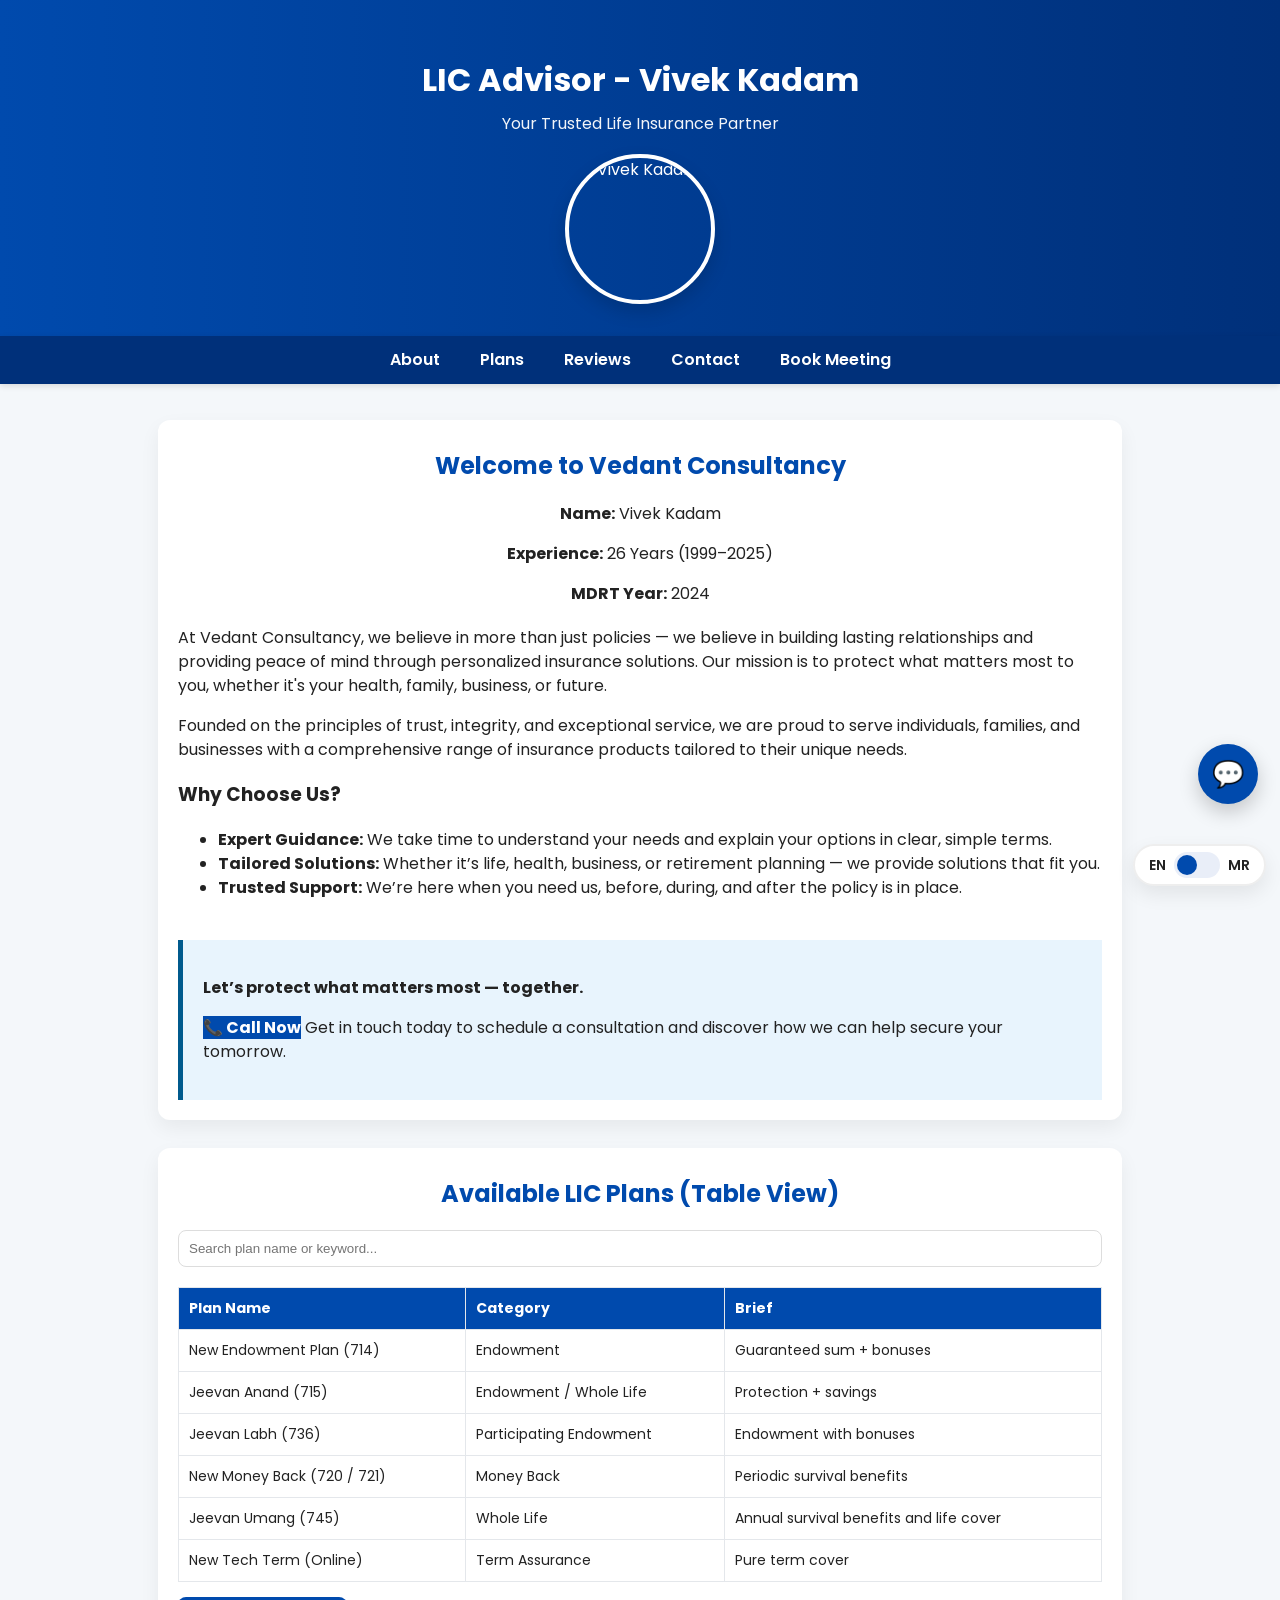
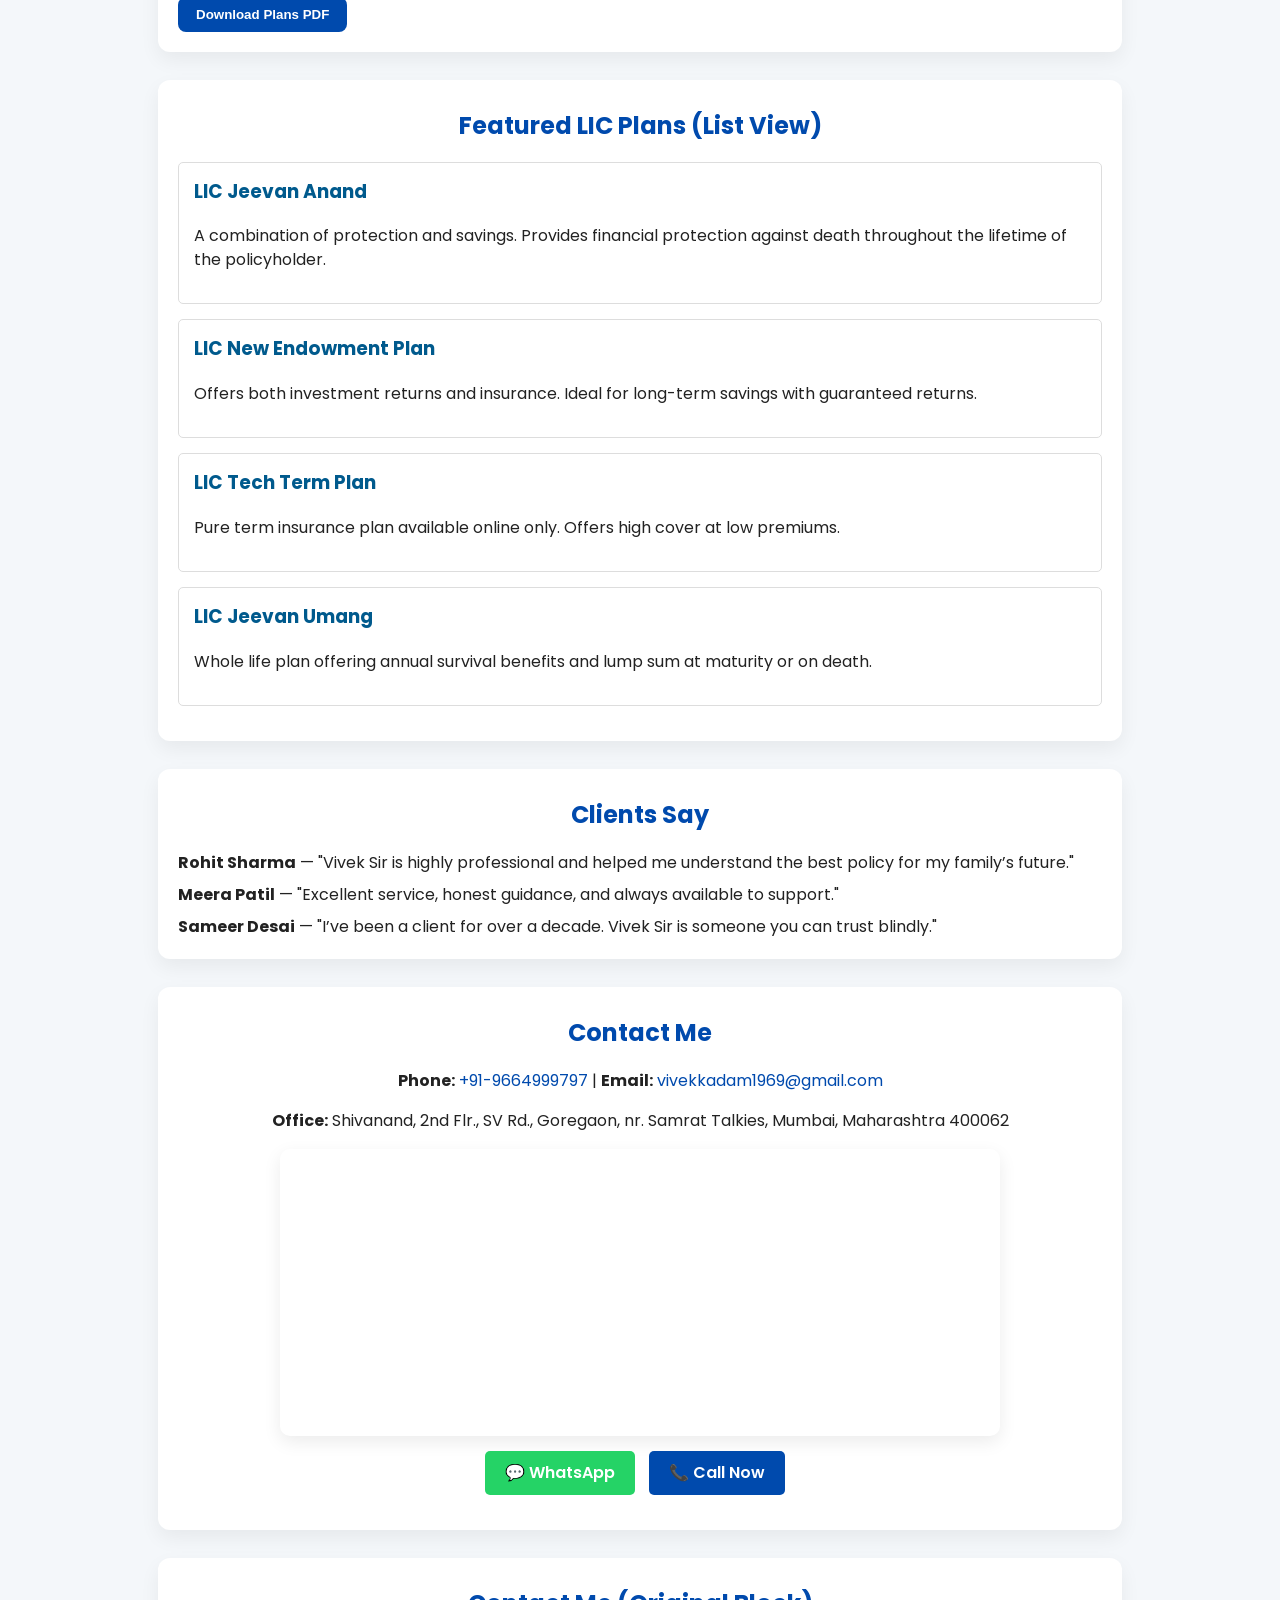
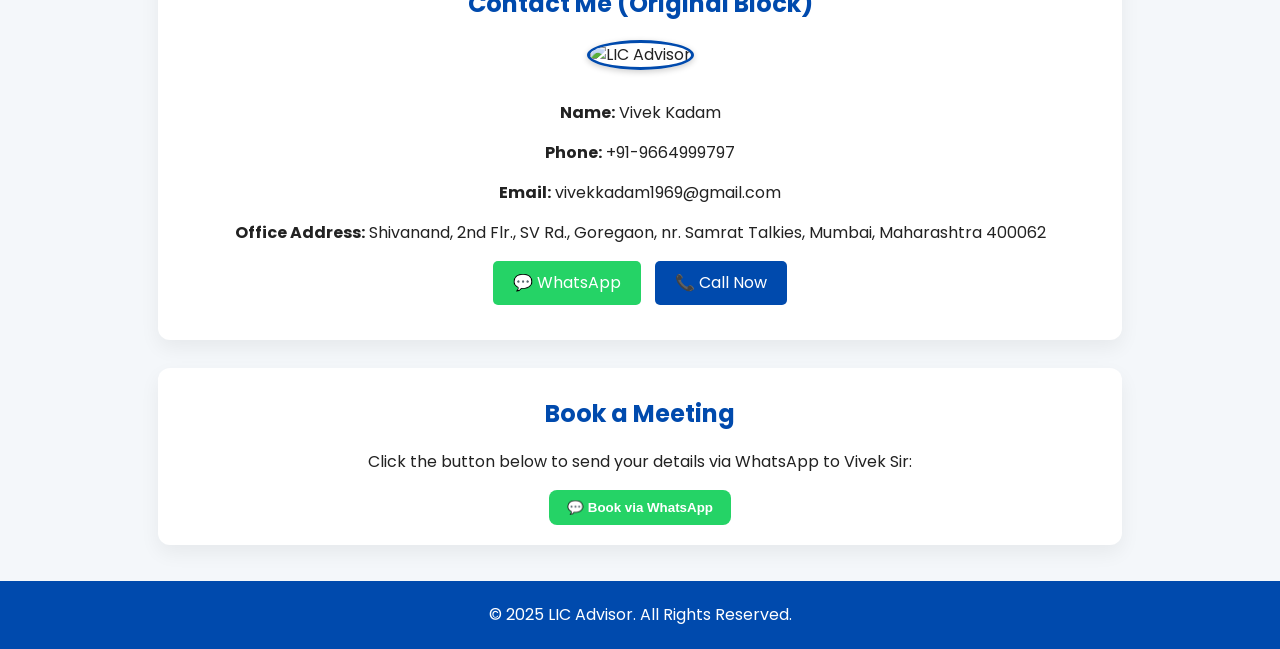
==== index.html @ 9ea45923 "index.html" ====
<!DOCTYPE html>
<html lang="en">
<head>
<meta charset="utf-8">
<meta name="viewport" content="width=device-width, initial-scale=1">
<title>LIC Advisor - Vivek Kadam / Vedant Consultancy</title>
<link href="https://fonts.googleapis.com/css2?family=Poppins:wght@400;600;700&display=swap" rel="stylesheet">
<style>
/* CSS from Both Files - Combined and Optimized */
:root{--brand:#004aad;--brand-dark:#002c70;--accent:#25D366;--secondary-brand:#005a8d}
*{box-sizing:border-box} 
body{font-family:'Poppins',sans-serif;margin:0;background:#f4f7fa;color:#222;line-height:1.5}
a{color:var(--brand);text-decoration:none}
/* Header Styling (Modern - from Code 2) */
header{background:linear-gradient(90deg,var(--brand),#00307a);color:#fff;padding:56px 20px 32px;text-align:center;position:relative;overflow:hidden}
header::after{content:"";position:absolute;inset:0;background:url('https://images.unsplash.com/photo-1588776814546-9c4b448b9d05?auto=format&fit=crop&w=1950&q=80') center/cover no-repeat;opacity:.08;z-index:0}
header h1, header p{position:relative;z-index:1;margin:0}
header p{margin-top:8px;opacity:.95}
.profile-img{width:150px;height:150px;border-radius:50%;object-fit:cover;border:4px solid #fff;box-shadow:0 8px 18px rgba(0,0,0,0.15);display:block;margin:18px auto 0}
/* Navigation Styling (Sticky - from Code 2) */
nav{background:#00307a;padding:12px;text-align:center;position:sticky;top:0;z-index:99;box-shadow:0 2px 6px rgba(0,0,0,0.12)}
nav a{color:#fff;margin:0 18px;font-weight:600;transition:color 0.2s} 
nav a:hover{color:#ffd700}
/* Main Layout & Cards (from Code 2) */
.container{max-width:1000px;margin:36px auto;padding:0 18px}
section{margin-bottom:28px}
.card{background:#fff;border-radius:12px;padding:20px;box-shadow:0 8px 20px rgba(0,0,0,0.06)}
h2{color:var(--brand);text-align:center;margin:8px 0 18px}
.center{text-align:center}
/* Buttons */
.btn{display:inline-block;padding:10px 18px;border-radius:8px;background:var(--brand);color:#fff;font-weight:600;border:0;cursor:pointer;transition:background 0.2s}
.btn:hover{background:var(--brand-dark)}
.btn-green{background:var(--accent);border:0;color:#fff}
/* Table Styling */
table{width:100%;border-collapse:collapse;margin-top:10px;font-size:14px}
th,td{padding:10px;border:1px solid #e4e7eb;text-align:left;vertical-align:top}
th{background:var(--brand);color:#fff}
/* Form Elements */
input[type=search],input[type=text],input[type=tel]{width:100%;padding:10px;border-radius:8px;border:1px solid #ddd;margin-bottom:10px}
/* Plan Card Styling (from Code 1 - Integrated) */
.plan {
  border: 1px solid #ddd;
  border-radius: 5px;
  padding: 15px;
  margin-bottom: 15px;
  background: white;
}
.plan h3 {
  color: var(--secondary-brand);
  margin-top: 0;
}
/* Contact CTA Styling (from Code 1 - Integrated) */
.contact-actions a {
  padding: 10px 20px;
  text-decoration: none;
  border-radius: 5px;
  margin-right: 10px;
  display: inline-block;
  font-weight: 600;
  transition: opacity 0.2s;
}
.contact-actions a:hover {
  opacity: 0.9;
}
.contact-whatsapp {
  background-color: var(--accent);
  color: white;
}
.contact-call {
  background-color: var(--brand);
  color: white;
}
/* About CTA Styling (from Code 1 - Integrated) */
.about-cta {
  margin-top: 40px;
  padding: 20px;
  background-color: #e8f4fd;
  border-left: 5px solid var(--secondary-brand);
}
.about-cta a {
  color: #fff; 
  text-decoration: none;
  font-weight: bold;
}
/* Language Specific Display Rule */
.lang-en.hidden, .lang-mr.hidden {
  display: none !important;
}

/* Chatbot & Language Toggle Styles (from Code 2) */
#chatbotBtn{position:fixed;right:22px;bottom:96px;width:60px;height:60px;border-radius:50%;background:var(--brand);color:#fff;border:0;font-size:26px;cursor:pointer;box-shadow:0 8px 20px rgba(0,0,0,0.2);z-index:9999}
#chatbotWindow{display:none;position:fixed;right:22px;bottom:170px;width:360px;max-width:92%;background:#fff;border-radius:12px;box-shadow:0 16px 36px rgba(0,0,0,0.18);z-index:9999}
#chatbotHeader{background:var(--brand);color:#fff;padding:12px;border-top-left-radius:12px;border-top-right-radius:12px;font-weight:700;text-align:center;cursor:pointer}
#chatbotBody{padding:12px;max-height:320px;overflow-y:auto;font-size:14px;display:flex;flex-direction:column}
#chatbotInput{width:calc(100% - 24px);margin:10px 12px 18px;padding:10px;border-radius:8px;border:1px solid #ddd}
.msg-user{background:#eef3ff;padding:8px;border-radius:8px;margin:6px 0 6px auto;max-width:85%;word-wrap:break-word}
.msg-bot{background:#f2f2f2;padding:8px;border-radius:8px;margin:6px auto 6px 0;max-width:85%;word-wrap:break-word}

#langToggle{position:fixed;right:14px;bottom:14px;background:#fff;border-radius:30px;padding:6px 14px;border:2px solid #eee;cursor:pointer;box-shadow:0 8px 20px rgba(0,0,0,0.08);z-index:9999;display:flex;align-items:center;gap:8px;font-weight:600;font-size:14px}
#langToggle .switch{width:46px;height:26px;background:#e9eef8;border-radius:20px;display:inline-block;position:relative}
#langToggle .knob{position:absolute;top:3px;left:3px;width:20px;height:20px;border-radius:50%;background:var(--brand);transition:all .22s ease}
#langToggle[data-lang="mr"] .knob{transform:translateX(20px);background:var(--accent)}

/* Media Queries */
@media(max-width:700px){
  nav a{display:block;margin:6px 0} 
  .profile-img{width:120px;height:120px} 
  #chatbotWindow{width:320px;right:14px}
  .contact-actions a {
    margin-right: 0;
    margin-bottom: 10px;
    width: 100%;
    text-align: center;
  }
}
</style>
</head>
<body>

<header>
  <h1><span class="lang-en">LIC Advisor - Vivek Kadam</span><span class="lang-mr hidden">एलआयसी सल्लागार - विवेक कदम</span></h1>
  <p><span class="lang-en">Your Trusted Life Insurance Partner</span><span class="lang-mr hidden">आपला विश्वासू जीवन विमा साथी</span></p>
  <img class="profile-img" src="https://lh3.googleusercontent.com/pw/AP1GczPlzTcIZ7AGf_dvuyBZN2jlZ3wMcA3aUq5s1lEeJX5Wk6WqLTWkcPhMXbwygpPB6_nkjuBzK0MXe20FTHVdSYgB8AG0Ju7l6VYf-uJLIVMXWRvnyxHZWyeikj-kweK-2XreouJvPw8S5uOZv-vAGPFd=w391-h869-s-no-gm?authuser=0" alt="Vivek Kadam"> 
</header>

<nav>
  <a href="#about"><span class="lang-en">About</span><span class="lang-mr hidden">आमच्याबद्दल</span></a>
  <a href="#plans-table"><span class="lang-en">Plans</span><span class="lang-mr hidden">योजना</span></a>
  <a href="#reviews"><span class="lang-en">Reviews</span><span class="lang-mr hidden">पुनरावलोकने</span></a>
  <a href="#contact"><span class="lang-en">Contact</span><span class="lang-mr hidden">संपर्क</span></a>
  <a href="#book"><span class="lang-en">Book Meeting</span><span class="lang-mr hidden">मीटिंग बुक करा</span></a>
</nav>

<div class="container">

<section id="about" class="card">
  <h2><span class="lang-en">Welcome to Vedant Consultancy</span><span class="lang-mr hidden">वेदांत कन्सल्टन्सीमध्ये आपले स्वागत आहे</span></h2>
  <div style="text-align:center; margin-bottom: 20px;">
    <p><strong><span class="lang-en">Name:</span><span class="lang-mr hidden">नाव:</span></strong> Vivek Kadam</p>
    <p><strong><span class="lang-en">Experience:</span><span class="lang-mr hidden">अनुभव:</span></strong> 26 Years (1999–2025)</p>
    <p><strong><span class="lang-en">MDRT Year:</span><span class="lang-mr hidden">MDRT वर्ष:</span></strong> 2024</p>
  </div>
  
  <p><span class="lang-en">At Vedant Consultancy, we believe in more than just policies — we believe in building lasting relationships and providing peace of mind through personalized insurance solutions. Our mission is to protect what matters most to you, whether it's your health, family, business, or future.</span>
  <span class="lang-mr hidden">वेदांत कन्सल्टन्सी येथे, आम्ही फक्त पॉलिसीजपुरते मर्यादित नाही आहोत — आम्ही दीर्घकालीन नाते निर्माण करण्यात आणि वैयक्तिक सल्ल्यांद्वारे मनःशांती देण्यात विश्वास ठेवतो. आमचे उद्दीष्ट म्हणजे तुमच्या आरोग्य, कुटुंब, व्यवसाय किंवा भविष्यासाठी महत्वाच्या गोष्टींचे संरक्षण करणे.</span></p>
  
  <p><span class="lang-en">Founded on the principles of trust, integrity, and exceptional service, we are proud to serve individuals, families, and businesses with a comprehensive range of insurance products tailored to their unique needs.</span>
  <span class="lang-mr hidden">विश्वास, प्रामाणिकपणा आणि उत्कृष्ट ग्राहकसेवा या तत्त्वांवर आधारित, आम्हाला वैयक्तिक, कौटुंबिक आणि व्यावसायिक ग्राहकांना त्यांच्या गरजांनुसार सानुकूलित विमा उत्पादनांची सेवा देण्याचा अभिमान आहे.</span></p>

  <h3><span class="lang-en">Why Choose Us?</span><span class="lang-mr hidden">आम्हाला का निवडावे?</span></h3>
  <ul>
    <li><span class="lang-en"><strong>Expert Guidance:</strong> We take time to understand your needs and explain your options in clear, simple terms.</span><span class="lang-mr hidden"><strong>तज्ञ मार्गदर्शन:</strong> आम्ही तुमच्या गरजा समजून घेतो आणि तुमचे पर्याय स्पष्ट, सोप्या भाषेत समजावून सांगतो.</span></li>
    <li><span class="lang-en"><strong>Tailored Solutions:</strong> Whether it’s life, health, business, or retirement planning — we provide solutions that fit you.</span><span class="lang-mr hidden"><strong>अनुरूप उपाय:</strong> जीवन, आरोग्य, व्यवसाय किंवा सेवानिवृत्ती नियोजन असो — आम्ही तुम्हाला अनुकूल असे उपाय प्रदान करतो.</span></li>
    <li><span class="lang-en"><strong>Trusted Support:</strong> We’re here when you need us, before, during, and after the policy is in place.</span><span class="lang-mr hidden"><strong>विश्वासार्ह समर्थन:</strong> पॉलिसी लागू होण्यापूर्वी, दरम्यान आणि नंतर, जेव्हा तुम्हाला गरज असेल तेव्हा आम्ही तुमच्यासोबत आहोत.</span></li>
  </ul>
  
  <div class="about-cta">
      <p><strong><span class="lang-en">Let’s protect what matters most — together.</span><span class="lang-mr hidden">सर्वात महत्त्वाचे काय आहे त्याचे संरक्षण करूया — एकत्र.</span></strong></p>
      <p>
        <a href="tel:+919664999797" class="contact-call">📞 <span class="lang-en">Call Now</span><span class="lang-mr hidden">आता कॉल करा</span></a>
        <span class="lang-en">Get in touch today to schedule a consultation and discover how we can help secure your tomorrow.</span>
        <span class="lang-mr hidden">आजच संपर्क करा आणि आपले भविष्य सुरक्षित करण्यासाठी मदत कशी करू शकतो हे शोधा.</span>
      </p>
  </div>
</section>

<section id="plans-table" class="card">
  <h2><span class="lang-en">Available LIC Plans (Table View)</span><span class="lang-mr hidden">उपलब्ध LIC योजना (तालिका)</span></h2>
  <input type="search" id="planSearch" placeholder="Search plan name or keyword...">
  <table id="planTable">
  <thead>
  <tr>
  <th><span class="lang-en">Plan Name</span><span class="lang-mr hidden">योजनाचे नाव</span></th>
  <th><span class="lang-en">Category</span><span class="lang-mr hidden">प्रकार</span></th>
  <th><span class="lang-en">Brief</span><span class="lang-mr hidden">तपशील</span></th>
  </tr>
  </thead>
  <tbody>
  <tr><td><span class="lang-en">New Endowment Plan (714)</span><span class="lang-mr hidden">नवीन एंडोमेंट योजना (714)</span></td><td><span class="lang-en">Endowment</span><span class="lang-mr hidden">एंडोमेंट</span></td><td><span class="lang-en">Guaranteed sum + bonuses</span><span class="lang-mr hidden">हमी रक्कम + बोनस</span></td></tr>
  <tr><td><span class="lang-en">Jeevan Anand (715)</span><span class="lang-mr hidden">जीवन आनंद (715)</span></td><td><span class="lang-en">Endowment / Whole Life</span><span class="lang-mr hidden">एंडोमेंट / संपूर्ण जीवन</span></td><td><span class="lang-en">Protection + savings</span><span class="lang-mr hidden">संरक्षण + बचत</span></td></tr>
  <tr><td><span class="lang-en">Jeevan Labh (736)</span><span class="lang-mr hidden">जीवन लाभ (736)</span></td><td><span class="lang-en">Participating Endowment</span><span class="lang-mr hidden">सहभागी एंडोमेंट</span></td><td><span class="lang-en">Endowment with bonuses</span><span class="lang-mr hidden">बोनससह एंडोमेंट</span></td></tr>
  <tr><td><span class="lang-en">New Money Back (720 / 721)</span><span class="lang-mr hidden">नवीन मनी बॅक (720 / 721)</span></td><td><span class="lang-en">Money Back</span><span class="lang-mr hidden">मनी बॅक</span></td><td><span class="lang-en">Periodic survival benefits</span><span class="lang-mr hidden">नियमित जगण्याचे फायदे</span></td></tr>
  <tr><td><span class="lang-en">Jeevan Umang (745)</span><span class="lang-mr hidden">जीवन उमंग (745)</span></td><td><span class="lang-en">Whole Life</span><span class="lang-mr hidden">संपूर्ण जीवन</span></td><td><span class="lang-en">Annual survival benefits and life cover</span><span class="lang-mr hidden">वार्षिक जगण्याचे फायदे आणि जीवन विमा</span></td></tr>
  <tr><td><span class="lang-en">New Tech Term (Online)</span><span class="lang-mr hidden">नवीन टेक टर्म (ऑनलाइन)</span></td><td><span class="lang-en">Term Assurance</span><span class="lang-mr hidden">टर्म विमा</span></td><td><span class="lang-en">Pure term cover</span><span class="lang-mr hidden">शुद्ध टर्म संरक्षण</span></td></tr>
  </tbody>
  </table>
  <button id="pdfBtn" class="btn" style="margin-top:15px;"><span class="lang-en">Download Plans PDF</span><span class="lang-mr hidden">योजना PDF डाउनलोड करा</span></button>
</section>

<section id="plans-list" class="card">
  <h2><span class="lang-en">Featured LIC Plans (List View)</span><span class="lang-mr hidden">वैशिष्ट्यीकृत LIC योजना (यादी)</span></h2>
  <div class="plan">
    <h3><span class="lang-en">LIC Jeevan Anand</span><span class="lang-mr hidden">LIC जीवन आनंद</span></h3>
    <p><span class="lang-en">A combination of protection and savings. Provides financial protection against death throughout the lifetime of the policyholder.</span><span class="lang-mr hidden">संरक्षण आणि बचतीचे संयोजन. पॉलिसीधारकाच्या संपूर्ण आयुष्यासाठी मृत्यूविरुद्ध आर्थिक संरक्षण प्रदान करते.</span></p>
  </div>

  <div class="plan">
    <h3><span class="lang-en">LIC New Endowment Plan</span><span class="lang-mr hidden">LIC नवीन एंडोमेंट योजना</span></h3>
    <p><span class="lang-en">Offers both investment returns and insurance. Ideal for long-term savings with guaranteed returns.</span><span class="lang-mr hidden">गुंतवणूक परतावा आणि विमा दोन्ही ऑफर करते. हमी परताव्यासह दीर्घकालीन बचतीसाठी आदर्श.</span></p>
  </div>

  <div class="plan">
    <h3><span class="lang-en">LIC Tech Term Plan</span><span class="lang-mr hidden">LIC टेक टर्म योजना</span></h3>
    <p><span class="lang-en">Pure term insurance plan available online only. Offers high cover at low premiums.</span><span class="lang-mr hidden">फक्त ऑनलाइन उपलब्ध शुद्ध टर्म विमा योजना. कमी प्रीमियममध्ये उच्च संरक्षण देते.</span></p>
  </div>

  <div class="plan">
    <h3><span class="lang-en">LIC Jeevan Umang</span><span class="lang-mr hidden">LIC जीवन उमंग</span></h3>
    <p><span class="lang-en">Whole life plan offering annual survival benefits and lump sum at maturity or on death.</span><span class="lang-mr hidden">वार्षिक जगण्याचे फायदे आणि परिपक्वता किंवा मृत्यूवर एकरकमी रक्कम देणारी संपूर्ण जीवन योजना.</span></p>
  </div>
</section>

<section id="reviews" class="card">
  <h2><span class="lang-en">Clients Say</span><span class="lang-mr hidden">ग्राहक काय म्हणतात</span></h2>
  <div><strong>Rohit Sharma</strong> — <span class="lang-en">"Vivek Sir is highly professional and helped me understand the best policy for my family’s future."</span><span class="lang-mr hidden">"विवेक सर खूप व्यावसायिक आहेत आणि माझ्या कुटुंबाच्या भविष्यासाठी उत्तम पॉलिसी समजावून सांगितली."</span></div>
  <div style="margin-top:8px"><strong>Meera Patil</strong> — <span class="lang-en">"Excellent service, honest guidance, and always available to support."</span><span class="lang-mr hidden">"उत्कृष्ट सेवा, प्रामाणिक मार्गदर्शन आणि नेहमी मदतीसाठी उपलब्ध."</span></div>
  <div style="margin-top:8px"><strong>Sameer Desai</strong> — <span class="lang-en">"I’ve been a client for over a decade. Vivek Sir is someone you can trust blindly."</span><span class="lang-mr hidden">"मी दहा वर्षांहून अधिक ग्राहक आहे. विवेक सरांवर पूर्ण विश्वास ठेवता येतो."</span></div>
</section>

<section id="contact" class="card center">
  <h2><span class="lang-en">Contact Me</span><span class="lang-mr hidden">संपर्क करा</span></h2>
  <p><strong><span class="lang-en">Phone:</span><span class="lang-mr hidden">फोन:</span></strong> <a href="tel:+919664999797">+91-9664999797</a> | <strong><span class="lang-en">Email:</span><span class="lang-mr hidden">ईमेल:</span></strong> <a href="mailto:vivekkadam1969@gmail.com">vivekkadam1969@gmail.com</a></p>
  <p><strong><span class="lang-en">Office:</span><span class="lang-mr hidden">कार्यालय:</span></strong> Shivanand, 2nd Flr., SV Rd., Goregaon, nr. Samrat Talkies, Mumbai, Maharashtra 400062</p>
  
  <div style="max-width:720px;margin:10px auto;border-radius:10px;overflow:hidden;box-shadow:0 6px 18px rgba(0,0,0,0.08)">
  <iframe src="https://www.google.com/maps/embed?pb=!1m18!1m12!1m3!1d3768.9049341211903!2d72.84293717520738!3d19.155638182065406!2m3!1f0!2f0!3f0!3m2!1i1024!2i768!4f13.1!3m3!1m2!1s0x3be7b635dce6edc5%3A0xd8889595729557da!2sLIC%20of%20India%2C%20Branch%20Office!5e0!3m2!1sen!2sin!4v1753001927819!5m2!1sen!2sin" width="100%" height="280" style="border:0" allowfullscreen="" loading="lazy"></iframe>
  </div>

  <div class="contact-actions" style="margin: 15px 0;">
    <a href="https://wa.me/+919664999797" target="_blank" class="contact-whatsapp">💬 <span class="lang-en">WhatsApp</span><span class="lang-mr hidden">व्हॉट्सअॅप</span></a>
    <a href="tel:+919664999797" class="contact-call">📞 <span class="lang-en">Call Now</span><span class="lang-mr hidden">आता कॉल करा</span></a>
  </div>
</section>

<section id="contact-duplicate" class="card center">
  <h2><span class="lang-en">Contact Me (Original Block)</span><span class="lang-mr hidden">संपर्क करा (मूळ विभाग)</span></h2>

  <img src="https://lh3.googleusercontent.com/pw/AP1GczPlzTcIZ7AGf_dvuyBZN2jlZ3wMcA3aUq5s1lEeJX5Wk6WqLTWkcPhMXbwygpPB6_nkjuBzK0MXe20FTHVdSYgB8AG0Ju7l6VYf-uJLIVMXWRvnyxHZWyeikj-kweK-2XreouJvPw8S5uOZv-vAGPFd=w391-h869-s-no-gm?authuser=0" alt="LIC Advisor" style="
    width: 150px;
    height: 150px;
    object-fit: cover;
    border-radius: 50%;
    border: 3px solid #004aad;
    margin-bottom: 15px;
    box-shadow: 0 2px 6px rgba(0, 0, 0, 0.2);
  ">

  <p><strong><span class="lang-en">Name:</span><span class="lang-mr hidden">नाव:</span></strong> Vivek Kadam</p>
  <p><strong><span class="lang-en">Phone:</span><span class="lang-mr hidden">फोन:</span></strong> +91-9664999797</p>
  <p><strong><span class="lang-en">Email:</span><span class="lang-mr hidden">ईमेल:</span></strong> vivekkadam1969@gmail.com</p>
  <p><strong><span class="lang-en">Office Address:</span><span class="lang-mr hidden">कार्यालयाचा पत्ता:</span></strong> Shivanand, 2nd Flr., SV Rd., Goregaon, nr. Samrat Talkies, Mumbai, Maharashtra 400062
</p>

  <div style="margin: 15px 0;">
    <a href="https://wa.me/+919664999797" target="_blank" style="
      background-color: #25D366;
      color: white;
      padding: 10px 20px;
      text-decoration: none;
      border-radius: 5px;
      margin-right: 10px;
      display: inline-block;
    ">💬 <span class="lang-en">WhatsApp</span><span class="lang-mr hidden">व्हॉट्सअॅप</span></a>

    <a href="tel:+919664999797" style="
      background-color: #004aad;
      color: white;
      padding: 10px 20px;
      text-decoration: none;
      border-radius: 5px;
      display: inline-block;
    ">📞 <span class="lang-en">Call Now</span><span class="lang-mr hidden">आता कॉल करा</span></a>
  </div>
</section>


<section id="book" class="card center">
  <h2><span class="lang-en">Book a Meeting</span><span class="lang-mr hidden">मीटिंग बुक करा</span></h2>
  <p><span class="lang-en">Click the button below to send your details via WhatsApp to Vivek Sir:</span><span class="lang-mr hidden">खालील बटणावर क्लिक करून आपली माहिती WhatsApp द्वारे Vivek Sir ला पाठवा:</span></p>
  <button id="bookWhatsApp" class="btn btn-green">💬 <span class="lang-en">Book via WhatsApp</span><span class="lang-mr hidden">WhatsApp द्वारे बुक करा</span></button>
</section>

</div> <button id="chatbotBtn" title="Chat with advisor">💬</button>
<div id="chatbotWindow" aria-hidden="true">
  <div id="chatbotHeader"><span class="lang-en">Chat with Vivek Sir</span><span class="lang-mr hidden">विवेक सर सोबत चॅट करा</span></div>
  <div id="chatbotBody" role="log" aria-live="polite"></div>
  <input id="chatbotInput" placeholder="Type message & press Enter" aria-label="Chat input">
</div>

<div id="langToggle" data-lang="en">
<span>EN</span>
<div class="switch"><div class="knob"></div></div>
<span>MR</span>
</div>

<footer style="margin-top:20px;padding:22px;text-align:center;background:var(--brand);color:#fff">
© 2025 LIC Advisor. All Rights Reserved.
</footer>

<script src="https://cdnjs.cloudflare.com/ajax/libs/jspdf/2.5.1/jspdf.umd.min.js"></script>
<script src="https://cdnjs.cloudflare.com/ajax/libs/jspdf-autotable/3.5.25/jspdf.plugin.autotable.min.js"></script>

<script>
  // --- Language Toggle Logic ---
  const langToggle = document.getElementById('langToggle');
  const allLangElements = document.querySelectorAll('.lang-en, .lang-mr');
  const mainContent = document.querySelector('.container');
  
  // Initially show content after script runs to prevent "flash" of both languages
  mainContent.style.display = 'block';

  function updateLanguage(lang) {
    langToggle.setAttribute('data-lang', lang);
    allLangElements.forEach(el => {
      const isEnglish = el.classList.contains('lang-en');
      const isMarathi = el.classList.contains('lang-mr');

      // Strict visibility control: hide the opposite language completely
      if ((isEnglish && lang === 'en') || (isMarathi && lang === 'mr')) {
        el.classList.remove('hidden');
      } else {
        el.classList.add('hidden');
      }
    });
  }

  langToggle.addEventListener('click', () => {
    const currentLang = langToggle.getAttribute('data-lang');
    const newLang = currentLang === 'en' ? 'mr' : 'en';
    updateLanguage(newLang);
  });
  
  // Initialize language on load (default to English)
  updateLanguage('en');

  // --- PDF Generation Logic (From Code 2) ---
  document.getElementById('pdfBtn').addEventListener('click', function() {
    const { jsPDF } = window.jspdf;
    const doc = new jsPDF();
    const isMarathi = langToggle.getAttribute('data-lang') === 'mr';

    const title = isMarathi ? "उपलब्ध LIC योजना" : "Available LIC Plans";
    const headerText = isMarathi ? "वेदांत कन्सल्टन्सी - विवेक कदम" : "Vedant Consultancy - Vivek Kadam";

    doc.setFontSize(16);
    doc.text(title, 14, 20);
    doc.setFontSize(10);
    doc.text(headerText, 14, 26);
    doc.autoTable({
      startY: 30,
      html: '#planTable',
      theme: 'grid',
      headStyles: { fillColor: [0, 68, 173] }, // brand blue
      styles: { fontSize: 8 },
      didDrawPage: function (data) {
        // Footer text
        let footerText = isMarathi ? "© 2025 LIC सल्लागार. सर्व हक्क सुरक्षित." : "© 2025 LIC Advisor. All Rights Reserved.";
        doc.text(footerText, data.settings.margin.left, doc.internal.pageSize.height - 10);
      }
    });

    doc.save('LIC_Plans_Vivek_Kadam.pdf');
  });

  // --- Chatbot Logic (Working functionality) ---
  const chatbotBtn = document.getElementById('chatbotBtn');
  const chatbotWindow = document.getElementById('chatbotWindow');
  const chatbotBody = document.getElementById('chatbotBody');
  const chatbotInput = document.getElementById('chatbotInput');
  const chatbotHeader = document.getElementById('chatbotHeader');
  
  chatbotBtn.addEventListener('click', () => {
    const isHidden = chatbotWindow.getAttribute('aria-hidden') === 'true';
    chatbotWindow.style.display = isHidden ? 'block' : 'none';
    chatbotWindow.setAttribute('aria-hidden', isHidden ? 'false' : 'true');
    if (isHidden) {
        // Send a welcome message when opening
        const currentLang = langToggle.getAttribute('data-lang');
        const welcomeMessage = currentLang === 'en' 
            ? "Hello! I'm your virtual assistant for Vivek Kadam. How can I help you with LIC plans or a quote today?"
            : "नमस्ते! मी विवेक कदम यांच्यासाठी तुमचा व्हर्च्युअल असिस्टंट आहे. आज मी तुम्हाला LIC योजना किंवा कोटसाठी कशी मदत करू शकतो?";
        appendMessage(welcomeMessage, 'bot');
    }
  });
  
  chatbotHeader.addEventListener('click', () => {
    chatbotWindow.style.display = 'none';
    chatbotWindow.setAttribute('aria-hidden', 'true');
  });

  function appendMessage(text, sender) {
    const messageDiv = document.createElement('div');
    messageDiv.classList.add(sender === 'user' ? 'msg-user' : 'msg-bot');
    messageDiv.textContent = text;
    chatbotBody.appendChild(messageDiv);
    chatbotBody.scrollTop = chatbotBody.scrollHeight; // Auto-scroll to bottom
  }

  function getBotResponse(userMessage, lang) {
    const msg = userMessage.toLowerCase().trim();
    if (lang === 'en') {
        if (msg.includes('plan') || msg.includes('policy')) {
            return "Vivek Sir offers plans like Jeevan Anand, Jeevan Umang, and Tech Term. You can see the full list in the 'Plans' section above! Which plan interests you the most?";
        } else if (msg.includes('contact') || msg.includes('number') || msg.includes('email')) {
            return "You can call Vivek Sir at +91-9664999797 or email him at vivekkadam1969@gmail.com. All contact details are in the 'Contact' section.";
        } else if (msg.includes('mdrt')) {
            return "Vivek Sir achieved the prestigious MDRT designation in 2024, recognizing top-tier performance and ethical standards.";
        } else if (msg.includes('experience') || msg.includes('year')) {
            return "Vivek Sir has 26 years of experience in the insurance industry, serving clients since 1999.";
        } else if (msg.includes('quote') || msg.includes('premium')) {
            return "For a personalized quote, please click the 'Book Meeting' button to share your details, or call directly at +91-9664999797.";
        } else if (msg.includes('hi') || msg.includes('hello')) {
            return "Hello there! How may I assist you today regarding life insurance and LIC plans?";
        } else {
            return "I'm a simple bot. Could you try asking about 'plans', 'contact', 'MDRT', or 'quote'?";
        }
    } else { // Marathi responses
        if (msg.includes('योजना') || msg.includes('पॉलिसी') || msg.includes('विमा')) {
            return "विवेक सर जीवन आनंद, जीवन उमंग आणि टेक टर्म सारख्या योजना देतात. तुम्ही 'योजना' विभागात संपूर्ण यादी पाहू शकता! कोणत्या योजनेत तुम्हाला अधिक रस आहे?";
        } else if (msg.includes('संपर्क') || msg.includes('नंबर') || msg.includes('ईमेल')) {
            return "तुम्ही विवेक सरला +91-9664999797 वर कॉल करू शकता किंवा vivekkadam1969@gmail.com वर ईमेल करू शकता. सर्व संपर्क तपशील 'संपर्क' विभागात आहेत.";
        } else if (msg.includes('mdrt')) {
            return "विवेक सरांनी 2024 मध्ये प्रतिष्ठित MDRT पदनाम प्राप्त केले आहे.";
        } else if (msg.includes('अनुभव') || msg.includes('वर्ष')) {
            return "विवेक सर 1999 पासून विमा उद्योगात 26 वर्षांचा अनुभव आहे.";
        } else if (msg.includes('कोट') || msg.includes('प्रीमियम')) {
            return "वैयक्तिकृत कोटसाठी, कृपया तुमचे तपशील सामायिक करण्यासाठी 'मीटिंग बुक करा' बटणावर क्लिक करा, किंवा थेट +91-9664999797 वर कॉल करा.";
        } else if (msg.includes('नमस्ते') || msg.includes('नमस्कार')) {
            return "नमस्कार! जीवन विमा आणि LIC योजनांबद्दल मी तुम्हाला आज कशी मदत करू शकतो?";
        } else {
            return "मी एक साधा बॉट आहे. तुम्ही 'योजना', 'संपर्क', 'MDRT' किंवा 'कोट' बद्दल विचारू शकता का?";
        }
    }
  }

  chatbotInput.addEventListener('keypress', function(e) {
    if (e.key === 'Enter') {
      const userMessage = chatbotInput.value;
      if (userMessage.trim() === '') return;
      
      appendMessage(userMessage, 'user');
      chatbotInput.value = '';
      
      const currentLang = langToggle.getAttribute('data-lang');
      const botResponse = getBotResponse(userMessage, currentLang);
      
      // Delay bot response for better user experience
      setTimeout(() => {
        appendMessage(botResponse, 'bot');
      }, 500);
    }
  });
  
  // --- WhatsApp Book Meeting Logic (From Code 2) ---
  document.getElementById('bookWhatsApp').addEventListener('click', function() {
    const currentLang = langToggle.getAttribute('data-lang');
    const message = currentLang === 'en'
      ? "Hello Vivek Sir, I would like to book a meeting to discuss LIC plans. My name is [Your Name] and my query is [Your Query]."
      : "नमस्कार विवेक सर, मला LIC योजनांबद्दल चर्चा करण्यासाठी मीटिंग बुक करायची आहे. माझे नाव [तुमचे नाव] आहे आणि माझी चौकशी [तुमची चौकशी] आहे.";
      
    const url = `https://wa.me/+919664999797?text=${encodeURIComponent(message)}`;
    window.open(url, '_blank');
  });

</script>

</body>
</html>
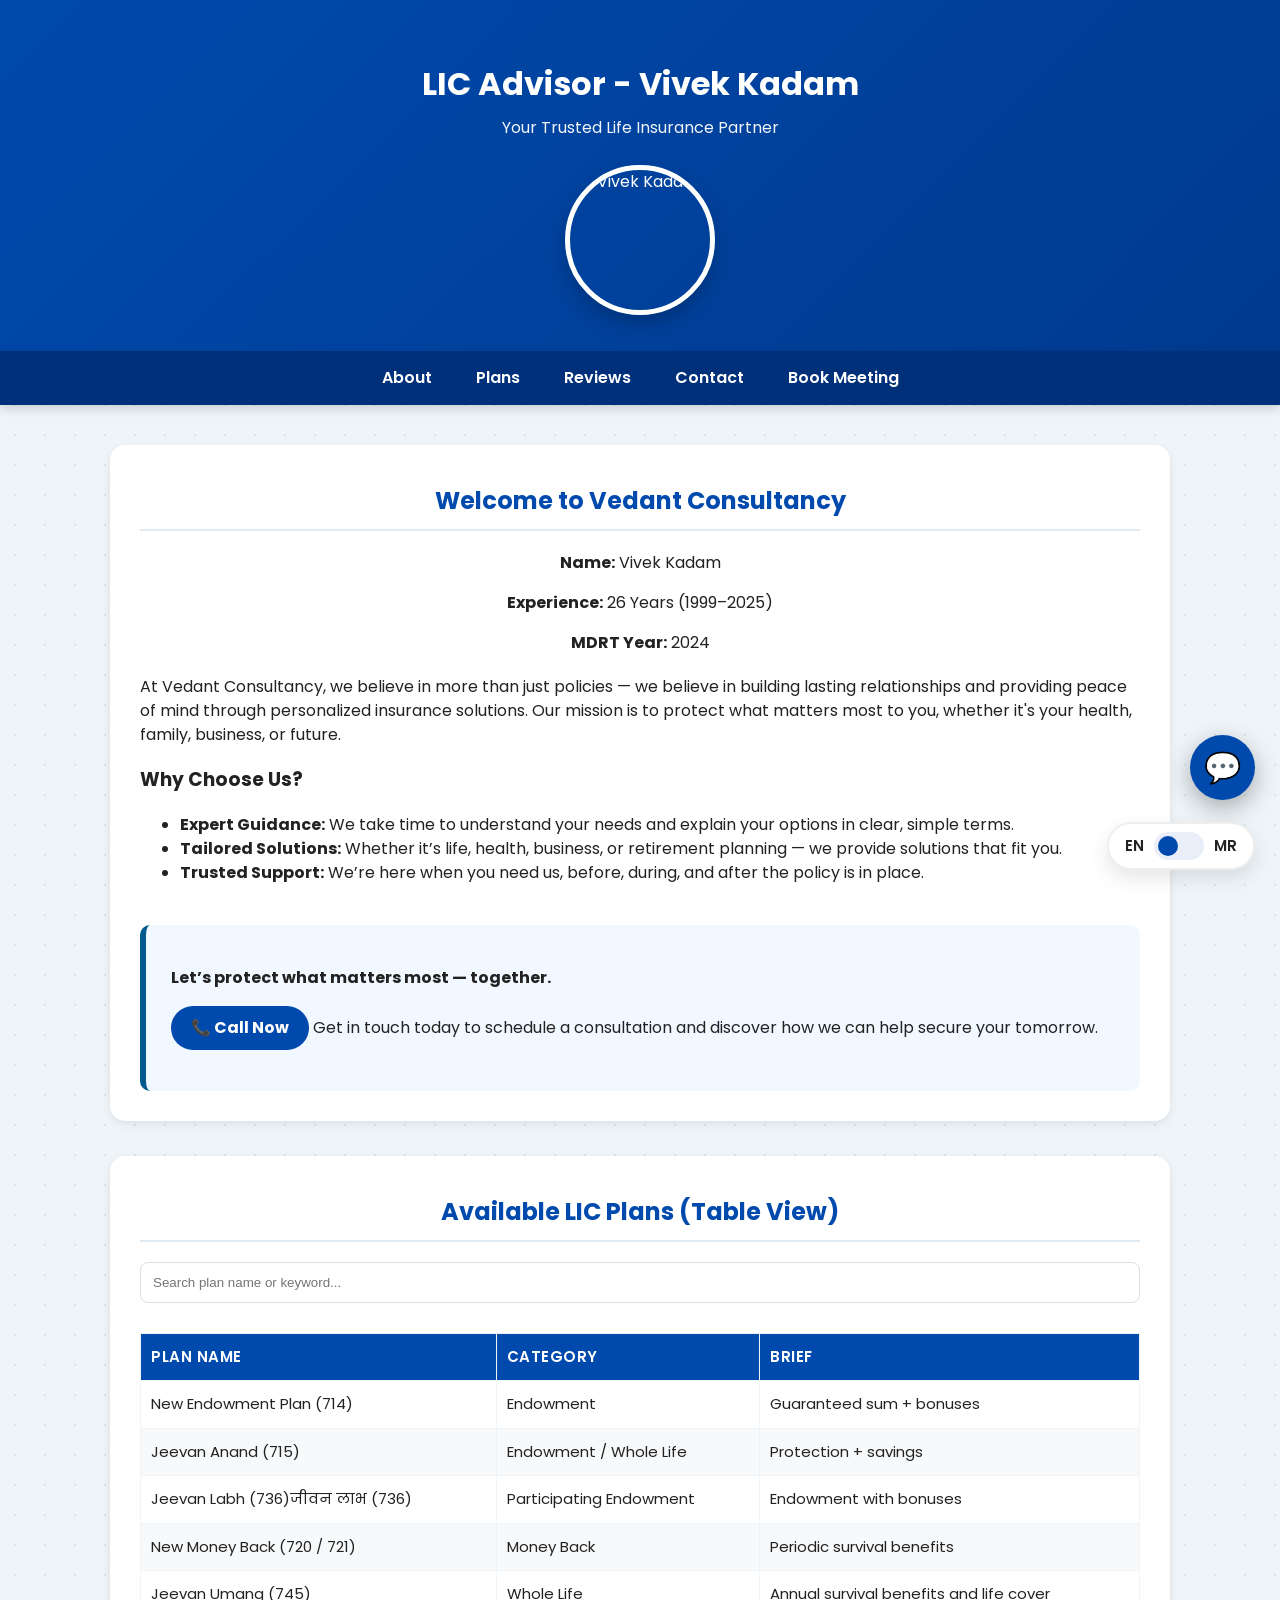
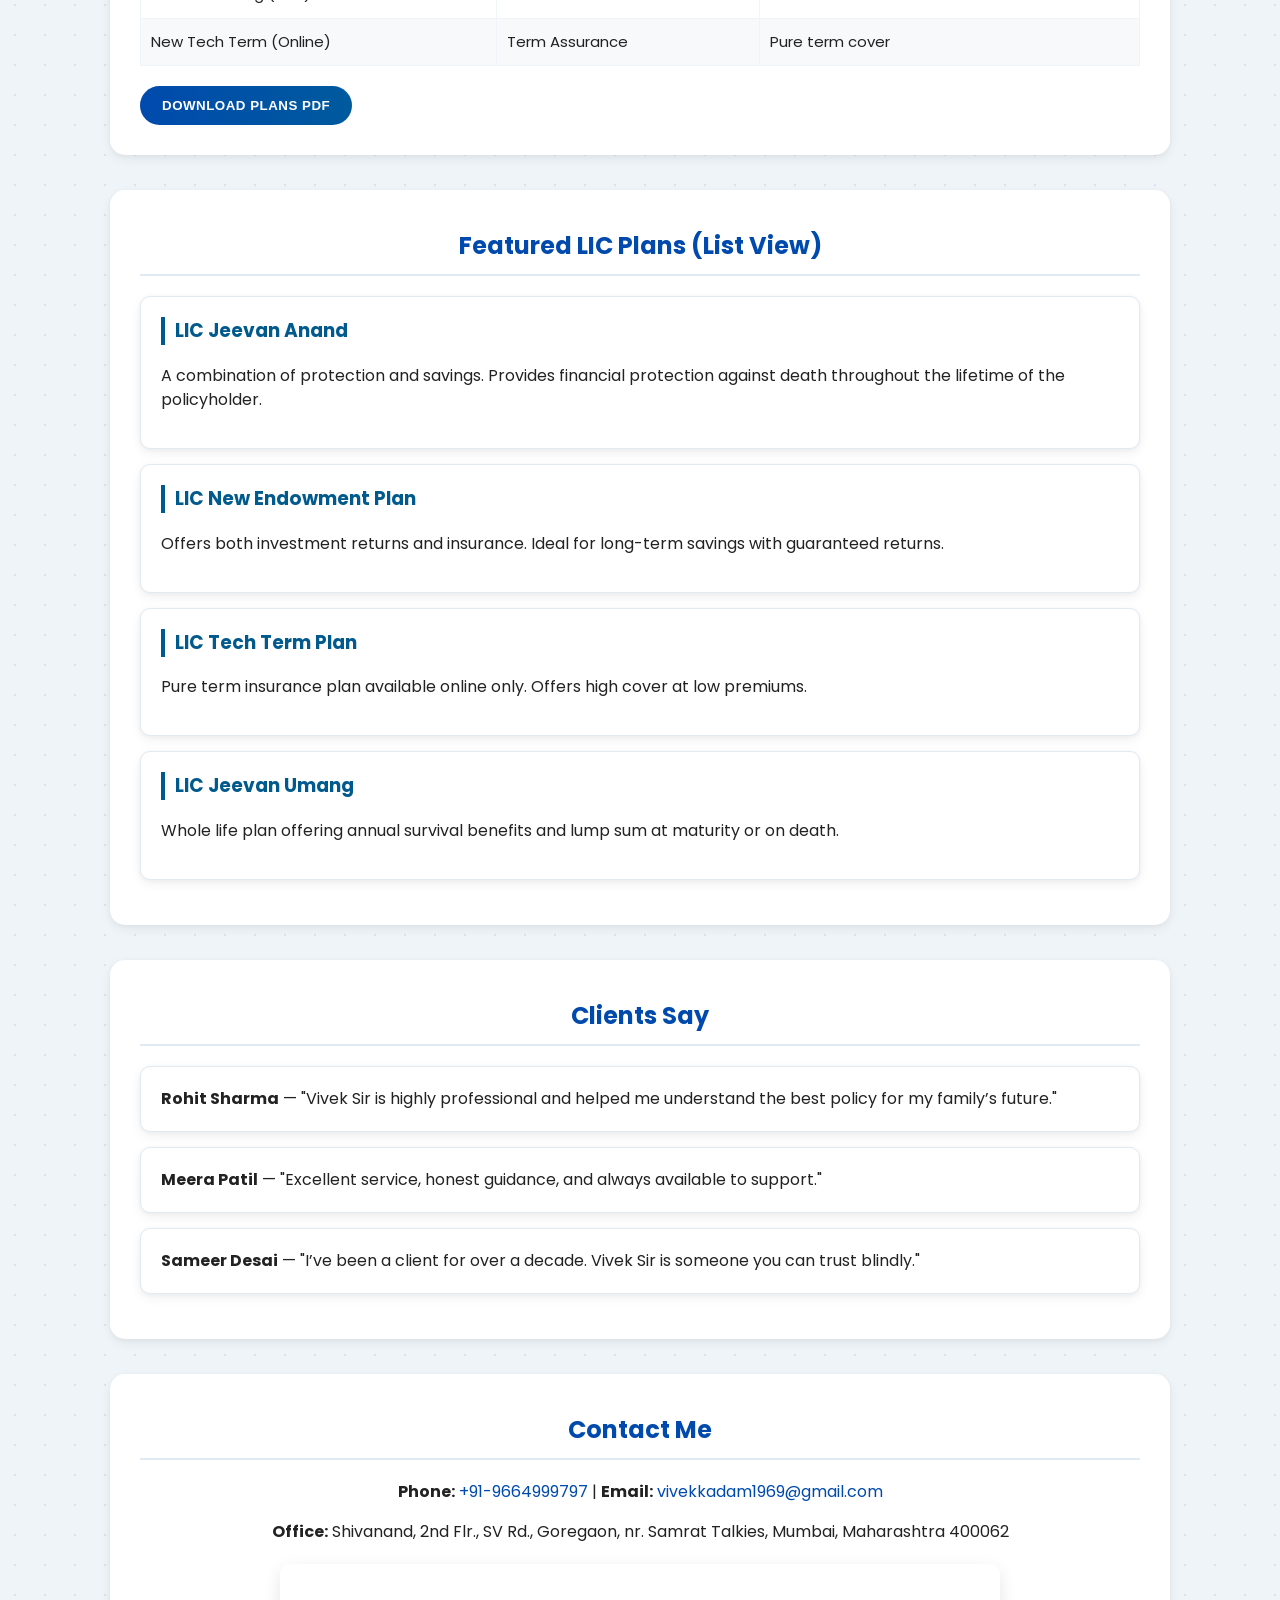
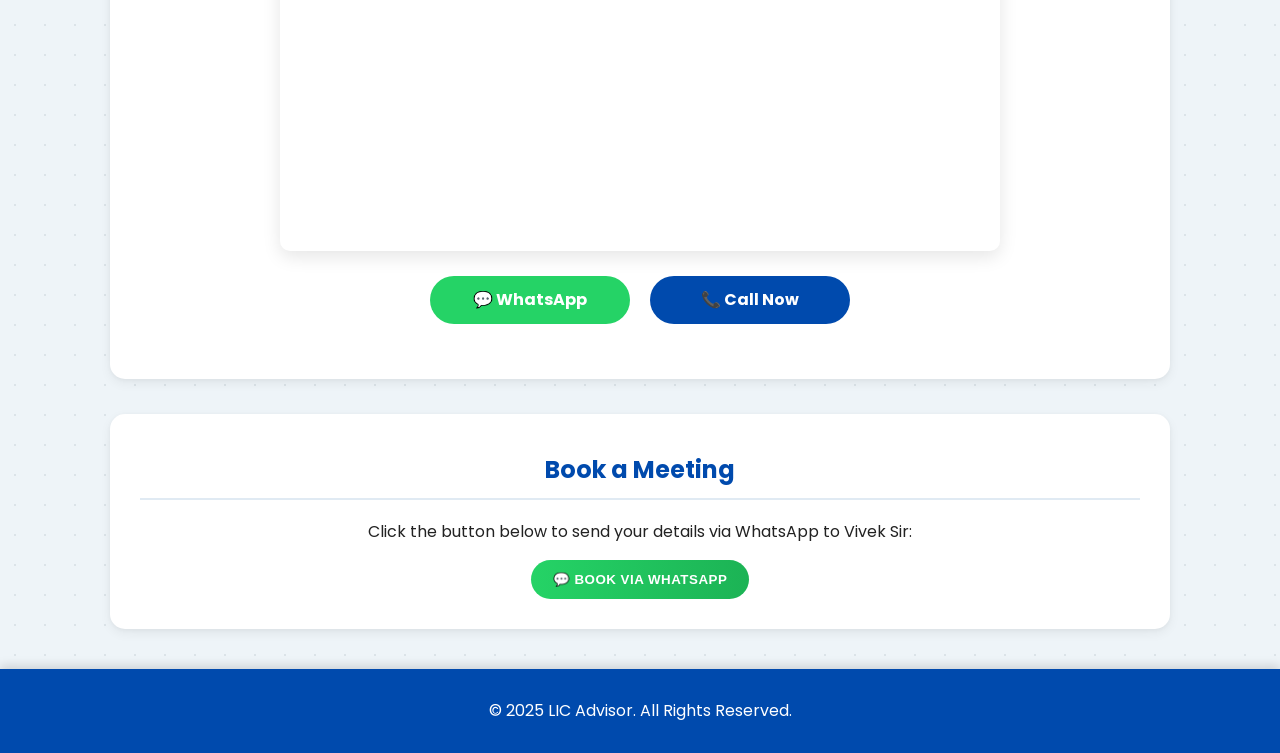
==== commit aed655b3: "index.html" ====
--- a/index.html
+++ b/index.html
@@ -6,461 +6,576 @@
 <title>LIC Advisor - Vivek Kadam / Vedant Consultancy</title>
 <link href="https://fonts.googleapis.com/css2?family=Poppins:wght@400;600;700&display=swap" rel="stylesheet">
 <style>
-/* CSS from Both Files - Combined and Optimized */
-:root{--brand:#004aad;--brand-dark:#002c70;--accent:#25D366;--secondary-brand:#005a8d}
-*{box-sizing:border-box} 
-body{font-family:'Poppins',sans-serif;margin:0;background:#f4f7fa;color:#222;line-height:1.5}
+/* Aesthetic and Animation Enhancements */
+:root{
+    --brand:#004aad;
+    --brand-dark:#002c70;
+    --accent:#25D366;
+    --secondary-brand:#005a8d;
+    --shadow-light: 0 4px 12px rgba(0,0,0,0.06), 0 1px 4px rgba(0,0,0,0.04);
+    --shadow-hover: 0 12px 25px rgba(0,0,0,0.15);
+}
+*{box-sizing:border-box}
+
+/* Subtle background pattern for aesthetics */
+body{
+    font-family:'Poppins',sans-serif;
+    margin:0;
+    background-color: #eef4f8; /* Softer background */
+    background-image: radial-gradient(#dbe3e8 1px, transparent 0);
+    background-size: 30px 30px;
+    color:#222;
+    line-height:1.5;
+}
 a{color:var(--brand);text-decoration:none}
+
 /* Header Styling (Modern - from Code 2) */
-header{background:linear-gradient(90deg,var(--brand),#00307a);color:#fff;padding:56px 20px 32px;text-align:center;position:relative;overflow:hidden}
-header::after{content:"";position:absolute;inset:0;background:url('https://images.unsplash.com/photo-1588776814546-9c4b448b9d05?auto=format&fit=crop&w=1950&q=80') center/cover no-repeat;opacity:.08;z-index:0}
+header{
+    background:linear-gradient(135deg, var(--brand) 0%, #003a8f 100%);
+    color:#fff;
+    padding:60px 20px 36px;
+    text-align:center;
+    position:relative;
+    overflow:hidden;
+    box-shadow: 0 5px 15px rgba(0,0,0,0.2);
+}
+/* Removed background image for simplicity/compliance */
 header h1, header p{position:relative;z-index:1;margin:0}
 header p{margin-top:8px;opacity:.95}
-.profile-img{width:150px;height:150px;border-radius:50%;object-fit:cover;border:4px solid #fff;box-shadow:0 8px 18px rgba(0,0,0,0.15);display:block;margin:18px auto 0}
+.profile-img{
+    width:150px;
+    height:150px;
+    border-radius:50%;
+    object-fit:cover;
+    border:5px solid #fff; /* Thicker border */
+    box-shadow:0 10px 20px rgba(0,0,0,0.2); /* Stronger shadow */
+    display:block;
+    margin:25px auto 0;
+    transition: transform 0.3s ease; /* Animation prep */
+}
+.profile-img:hover {
+    transform: scale(1.05) rotate(1deg); /* Subtle hover effect */
+}
+
 /* Navigation Styling (Sticky - from Code 2) */
-nav{background:#00307a;padding:12px;text-align:center;position:sticky;top:0;z-index:99;box-shadow:0 2px 6px rgba(0,0,0,0.12)}
-nav a{color:#fff;margin:0 18px;font-weight:600;transition:color 0.2s} 
-nav a:hover{color:#ffd700}
-/* Main Layout & Cards (from Code 2) */
-.container{max-width:1000px;margin:36px auto;padding:0 18px}
-section{margin-bottom:28px}
-.card{background:#fff;border-radius:12px;padding:20px;box-shadow:0 8px 20px rgba(0,0,0,0.06)}
-h2{color:var(--brand);text-align:center;margin:8px 0 18px}
+nav{
+    background:#00307a;
+    padding:15px; /* Slightly more padding */
+    text-align:center;
+    position:sticky;
+    top:0;
+    z-index:99;
+    box-shadow:0 4px 10px rgba(0,0,0,0.15); /* Nicer shadow */
+}
+nav a{color:#fff;margin:0 20px;font-weight:600;transition:color 0.2s, background-color 0.3s; padding: 5px 0;}
+nav a:hover{color:#ffe480; background-color: rgba(255, 255, 255, 0.05);}
+
+/* Main Layout & Cards */
+.container{max-width:1100px;margin:40px auto;padding:0 20px}
+section{margin-bottom:35px}
+.card{
+    background:#fff;
+    border-radius:15px; /* Rounder corners */
+    padding:30px; /* More padding */
+    box-shadow:var(--shadow-light); /* Softer, modern shadow */
+    transition: transform 0.4s ease-out, opacity 0.4s ease-out, box-shadow 0.3s;
+}
+.card:hover:not(#contact):not(#book){
+    transform: translateY(-3px); /* Subtle lift on hover */
+    box-shadow: var(--shadow-hover);
+}
+
+/* Fade-in Animation Classes (Intersection Observer target) */
+.animate-in {
+    opacity: 0;
+    transform: translateY(20px);
+}
+.animate-in.visible {
+    opacity: 1;
+    transform: translateY(0);
+}
+
+h2{color:var(--brand);text-align:center;margin:8px 0 20px; border-bottom: 2px solid #e0eaf3; padding-bottom: 10px;}
 .center{text-align:center}
+
 /* Buttons */
-.btn{display:inline-block;padding:10px 18px;border-radius:8px;background:var(--brand);color:#fff;font-weight:600;border:0;cursor:pointer;transition:background 0.2s}
-.btn:hover{background:var(--brand-dark)}
-.btn-green{background:var(--accent);border:0;color:#fff}
+.btn{
+    display:inline-block;
+    padding:12px 22px;
+    border-radius:30px; /* Pill shape */
+    background:linear-gradient(90deg, var(--brand), #005a9d);
+    color:#fff;
+    font-weight:700;
+    border:0;
+    cursor:pointer;
+    transition:all 0.3s ease;
+    text-transform: uppercase;
+    letter-spacing: 0.5px;
+}
+.btn:hover{background:var(--brand-dark); box-shadow: 0 6px 15px rgba(0, 44, 112, 0.4);}
+.btn-green{
+    background:linear-gradient(90deg, var(--accent), #1cb355);
+    border:0;
+    color:#fff;
+}
+.btn-green:hover {
+    background: var(--accent);
+    box-shadow: 0 6px 15px rgba(37, 211, 102, 0.4);
+}
+
 /* Table Styling */
-table{width:100%;border-collapse:collapse;margin-top:10px;font-size:14px}
-th,td{padding:10px;border:1px solid #e4e7eb;text-align:left;vertical-align:top}
-th{background:var(--brand);color:#fff}
+table{width:100%;border-collapse:collapse;margin-top:15px;font-size:15px}
+th,td{padding:12px 10px;border:1px solid #eef4f8;text-align:left;vertical-align:middle}
+th{background:var(--brand);color:#fff;font-weight: 600; text-transform: uppercase; letter-spacing: 0.5px;}
+tr:nth-child(even) {background-color: #f7f9fb;} /* Zebra striping */
+
 /* Form Elements */
-input[type=search],input[type=text],input[type=tel]{width:100%;padding:10px;border-radius:8px;border:1px solid #ddd;margin-bottom:10px}
-/* Plan Card Styling (from Code 1 - Integrated) */
+input[type=search],input[type=text],input[type=tel]{width:100%;padding:12px;border-radius:8px;border:1px solid #ddd;margin-bottom:15px; transition: border-color 0.3s;}
+input[type=search]:focus,input[type=text]:focus,input[type=tel]:focus {border-color: var(--brand);}
+
+/* Plan Card Styling */
 .plan {
-  border: 1px solid #ddd;
-  border-radius: 5px;
-  padding: 15px;
-  margin-bottom: 15px;
-  background: white;
+    border: 1px solid #e0eaf3;
+    border-radius: 10px;
+    padding: 20px;
+    margin-bottom: 15px;
+    background: #fff;
+    box-shadow: var(--shadow-light);
+    transition: transform 0.3s ease-out, box-shadow 0.3s;
+}
+.plan:hover {
+    transform: translateY(-2px);
+    box-shadow: 0 8px 15px rgba(0, 0, 0, 0.08);
 }
 .plan h3 {
-  color: var(--secondary-brand);
-  margin-top: 0;
-}
-/* Contact CTA Styling (from Code 1 - Integrated) */
+    color: var(--secondary-brand);
+    margin-top: 0;
+    border-left: 4px solid var(--secondary-brand);
+    padding-left: 10px;
+}
+/* Contact CTA Styling */
+.contact-actions {
+    display: flex;
+    justify-content: center;
+    gap: 20px;
+    margin: 25px 0;
+}
 .contact-actions a {
-  padding: 10px 20px;
-  text-decoration: none;
-  border-radius: 5px;
-  margin-right: 10px;
-  display: inline-block;
-  font-weight: 600;
-  transition: opacity 0.2s;
+    flex-grow: 1;
+    max-width: 200px;
+    text-align: center;
+    padding: 12px 25px;
+    border-radius: 30px;
+    font-weight: 700;
+    transition: opacity 0.2s, transform 0.2s;
+    text-decoration: none;
 }
 .contact-actions a:hover {
-  opacity: 0.9;
+    opacity: 0.9;
+    transform: scale(1.02);
 }
 .contact-whatsapp {
-  background-color: var(--accent);
-  color: white;
+    background-color: var(--accent);
+    color: white;
 }
 .contact-call {
-  background-color: var(--brand);
-  color: white;
-}
-/* About CTA Styling (from Code 1 - Integrated) */
+    background-color: var(--brand);
+    color: white;
+}
+
+/* About CTA Styling */
 .about-cta {
-  margin-top: 40px;
-  padding: 20px;
-  background-color: #e8f4fd;
-  border-left: 5px solid var(--secondary-brand);
+    margin-top: 40px;
+    padding: 25px;
+    background-color: #f1f8ff; /* Lighter blue */
+    border-left: 6px solid var(--secondary-brand);
+    border-radius: 10px;
 }
 .about-cta a {
-  color: #fff; 
-  text-decoration: none;
-  font-weight: bold;
-}
+    color: #fff;
+    text-decoration: none;
+    font-weight: bold;
+    padding: 10px 20px;
+    border-radius: 30px;
+    display: inline-block;
+    background-color: var(--brand);
+}
+
 /* Language Specific Display Rule */
 .lang-en.hidden, .lang-mr.hidden {
-  display: none !important;
-}
-
-/* Chatbot & Language Toggle Styles (from Code 2) */
-#chatbotBtn{position:fixed;right:22px;bottom:96px;width:60px;height:60px;border-radius:50%;background:var(--brand);color:#fff;border:0;font-size:26px;cursor:pointer;box-shadow:0 8px 20px rgba(0,0,0,0.2);z-index:9999}
-#chatbotWindow{display:none;position:fixed;right:22px;bottom:170px;width:360px;max-width:92%;background:#fff;border-radius:12px;box-shadow:0 16px 36px rgba(0,0,0,0.18);z-index:9999}
-#chatbotHeader{background:var(--brand);color:#fff;padding:12px;border-top-left-radius:12px;border-top-right-radius:12px;font-weight:700;text-align:center;cursor:pointer}
-#chatbotBody{padding:12px;max-height:320px;overflow-y:auto;font-size:14px;display:flex;flex-direction:column}
-#chatbotInput{width:calc(100% - 24px);margin:10px 12px 18px;padding:10px;border-radius:8px;border:1px solid #ddd}
-.msg-user{background:#eef3ff;padding:8px;border-radius:8px;margin:6px 0 6px auto;max-width:85%;word-wrap:break-word}
-.msg-bot{background:#f2f2f2;padding:8px;border-radius:8px;margin:6px auto 6px 0;max-width:85%;word-wrap:break-word}
-
-#langToggle{position:fixed;right:14px;bottom:14px;background:#fff;border-radius:30px;padding:6px 14px;border:2px solid #eee;cursor:pointer;box-shadow:0 8px 20px rgba(0,0,0,0.08);z-index:9999;display:flex;align-items:center;gap:8px;font-weight:600;font-size:14px}
-#langToggle .switch{width:46px;height:26px;background:#e9eef8;border-radius:20px;display:inline-block;position:relative}
-#langToggle .knob{position:absolute;top:3px;left:3px;width:20px;height:20px;border-radius:50%;background:var(--brand);transition:all .22s ease}
-#langToggle[data-lang="mr"] .knob{transform:translateX(20px);background:var(--accent)}
+    display: none !important;
+}
+
+/* Chatbot & Language Toggle Styles (Enhanced) */
+#chatbotBtn{position:fixed;right:25px;bottom:100px;width:65px;height:65px;border-radius:50%;background:var(--brand);color:#fff;border:0;font-size:30px;cursor:pointer;box-shadow:0 8px 25px rgba(0,0,0,0.3);z-index:9999;transition: background 0.3s, transform 0.3s;}
+#chatbotBtn:hover {background: var(--brand-dark); transform: scale(1.05);}
+
+#chatbotWindow{display:none;position:fixed;right:25px;bottom:180px;width:380px;max-width:92%;background:#fff;border-radius:15px;box-shadow:0 16px 40px rgba(0,0,0,0.25);z-index:9999; overflow: hidden;}
+#chatbotHeader{background:var(--brand);color:#fff;padding:15px;border-top-left-radius:15px;border-top-right-radius:15px;font-weight:700;text-align:center;cursor:pointer}
+#chatbotBody{padding:15px;max-height:350px;overflow-y:auto;font-size:15px;display:flex;flex-direction:column; gap: 8px;}
+#chatbotInput{width:calc(100% - 30px);margin:10px 15px 15px;padding:12px;border-radius:10px;border:1px solid #ddd;}
+.msg-user{background:#e8f4ff;padding:10px 15px;border-radius:12px;margin-left:auto;max-width:85%;word-wrap:break-word; border-bottom-right-radius: 2px;}
+.msg-bot{background:#f0f0f0;padding:10px 15px;border-radius:12px;margin-right:auto;max-width:85%;word-wrap:break-word; border-bottom-left-radius: 2px;}
+
+#langToggle{position:fixed;right:25px;bottom:30px;background:#fff;border-radius:30px;padding:8px 16px;border:2px solid #eee;cursor:pointer;box-shadow:0 8px 20px rgba(0,0,0,0.1);z-index:9999;display:flex;align-items:center;gap:10px;font-weight:600;font-size:15px; transition: transform 0.2s;}
+#langToggle:hover {transform: translateY(-1px);}
+#langToggle .switch{width:50px;height:28px;background:#e9eef8;border-radius:20px;display:inline-block;position:relative; flex-shrink: 0;}
+#langToggle .knob{position:absolute;top:4px;left:4px;width:20px;height:20px;border-radius:50%;background:var(--brand);transition:all .22s ease}
+#langToggle[data-lang="mr"] .knob{transform:translateX(22px);background:var(--accent)}
 
 /* Media Queries */
-@media(max-width:700px){
-  nav a{display:block;margin:6px 0} 
-  .profile-img{width:120px;height:120px} 
-  #chatbotWindow{width:320px;right:14px}
-  .contact-actions a {
-    margin-right: 0;
-    margin-bottom: 10px;
-    width: 100%;
-    text-align: center;
-  }
+@media(max-width:768px){
+    nav a{display:block;margin:8px 0; padding: 5px 15px;}
+    .profile-img{width:110px;height:110px}
+    #chatbotWindow{width:90%;right:5%;}
+    .contact-actions {flex-direction: column; gap: 10px;}
+    .contact-actions a {max-width: 100%;}
+    .card{padding: 20px; border-radius: 12px;}
+    .container{padding: 0 15px;}
+    #langToggle {right: 15px; bottom: 15px;}
+    #chatbotBtn {right: 15px; bottom: 85px; width: 55px; height: 55px; font-size: 24px;}
 }
 </style>
 </head>
 <body>
 
 <header>
-  <h1><span class="lang-en">LIC Advisor - Vivek Kadam</span><span class="lang-mr hidden">एलआयसी सल्लागार - विवेक कदम</span></h1>
-  <p><span class="lang-en">Your Trusted Life Insurance Partner</span><span class="lang-mr hidden">आपला विश्वासू जीवन विमा साथी</span></p>
-  <img class="profile-img" src="https://lh3.googleusercontent.com/pw/AP1GczPlzTcIZ7AGf_dvuyBZN2jlZ3wMcA3aUq5s1lEeJX5Wk6WqLTWkcPhMXbwygpPB6_nkjuBzK0MXe20FTHVdSYgB8AG0Ju7l6VYf-uJLIVMXWRvnyxHZWyeikj-kweK-2XreouJvPw8S5uOZv-vAGPFd=w391-h869-s-no-gm?authuser=0" alt="Vivek Kadam"> 
+    <h1><span class="lang-en">LIC Advisor - Vivek Kadam</span><span class="lang-mr hidden">एलआयसी सल्लागार - विवेक कदम</span></h1>
+    <p><span class="lang-en">Your Trusted Life Insurance Partner</span><span class="lang-mr hidden">आपला विश्वासू जीवन विमा साथी</span></p>
+    <img class="profile-img" src="https://lh3.googleusercontent.com/pw/AP1GczPlzTcIZ7AGf_dvuyBZN2jlZ3wMcA3aUq5s1lEeJX5Wk6WqLTWkcPhMXbwygpPB6_nkjuBzK0MXe20FTHVdSYgB8AG0Ju7l6VYf-uJLIVMXWRvnyxHZWyeikj-kweK-2XreouJvPw8S5uOZv-vAGPFd=w391-h869-s-no-gm?authuser=0" alt="Vivek Kadam">
 </header>
 
 <nav>
-  <a href="#about"><span class="lang-en">About</span><span class="lang-mr hidden">आमच्याबद्दल</span></a>
-  <a href="#plans-table"><span class="lang-en">Plans</span><span class="lang-mr hidden">योजना</span></a>
-  <a href="#reviews"><span class="lang-en">Reviews</span><span class="lang-mr hidden">पुनरावलोकने</span></a>
-  <a href="#contact"><span class="lang-en">Contact</span><span class="lang-mr hidden">संपर्क</span></a>
-  <a href="#book"><span class="lang-en">Book Meeting</span><span class="lang-mr hidden">मीटिंग बुक करा</span></a>
+    <a href="#about"><span class="lang-en">About</span><span class="lang-mr hidden">आमच्याबद्दल</span></a>
+    <a href="#plans-table"><span class="lang-en">Plans</span><span class="lang-mr hidden">योजना</span></a>
+    <a href="#reviews"><span class="lang-en">Reviews</span><span class="lang-mr hidden">पुनरावलोकने</span></a>
+    <a href="#contact"><span class="lang-en">Contact</span><span class="lang-mr hidden">संपर्क</span></a>
+    <a href="#book"><span class="lang-en">Book Meeting</span><span class="lang-mr hidden">मीटिंग बुक करा</span></a>
 </nav>
 
 <div class="container">
 
-<section id="about" class="card">
-  <h2><span class="lang-en">Welcome to Vedant Consultancy</span><span class="lang-mr hidden">वेदांत कन्सल्टन्सीमध्ये आपले स्वागत आहे</span></h2>
-  <div style="text-align:center; margin-bottom: 20px;">
-    <p><strong><span class="lang-en">Name:</span><span class="lang-mr hidden">नाव:</span></strong> Vivek Kadam</p>
-    <p><strong><span class="lang-en">Experience:</span><span class="lang-mr hidden">अनुभव:</span></strong> 26 Years (1999–2025)</p>
-    <p><strong><span class="lang-en">MDRT Year:</span><span class="lang-mr hidden">MDRT वर्ष:</span></strong> 2024</p>
-  </div>
-  
-  <p><span class="lang-en">At Vedant Consultancy, we believe in more than just policies — we believe in building lasting relationships and providing peace of mind through personalized insurance solutions. Our mission is to protect what matters most to you, whether it's your health, family, business, or future.</span>
-  <span class="lang-mr hidden">वेदांत कन्सल्टन्सी येथे, आम्ही फक्त पॉलिसीजपुरते मर्यादित नाही आहोत — आम्ही दीर्घकालीन नाते निर्माण करण्यात आणि वैयक्तिक सल्ल्यांद्वारे मनःशांती देण्यात विश्वास ठेवतो. आमचे उद्दीष्ट म्हणजे तुमच्या आरोग्य, कुटुंब, व्यवसाय किंवा भविष्यासाठी महत्वाच्या गोष्टींचे संरक्षण करणे.</span></p>
-  
-  <p><span class="lang-en">Founded on the principles of trust, integrity, and exceptional service, we are proud to serve individuals, families, and businesses with a comprehensive range of insurance products tailored to their unique needs.</span>
-  <span class="lang-mr hidden">विश्वास, प्रामाणिकपणा आणि उत्कृष्ट ग्राहकसेवा या तत्त्वांवर आधारित, आम्हाला वैयक्तिक, कौटुंबिक आणि व्यावसायिक ग्राहकांना त्यांच्या गरजांनुसार सानुकूलित विमा उत्पादनांची सेवा देण्याचा अभिमान आहे.</span></p>
-
-  <h3><span class="lang-en">Why Choose Us?</span><span class="lang-mr hidden">आम्हाला का निवडावे?</span></h3>
-  <ul>
-    <li><span class="lang-en"><strong>Expert Guidance:</strong> We take time to understand your needs and explain your options in clear, simple terms.</span><span class="lang-mr hidden"><strong>तज्ञ मार्गदर्शन:</strong> आम्ही तुमच्या गरजा समजून घेतो आणि तुमचे पर्याय स्पष्ट, सोप्या भाषेत समजावून सांगतो.</span></li>
-    <li><span class="lang-en"><strong>Tailored Solutions:</strong> Whether it’s life, health, business, or retirement planning — we provide solutions that fit you.</span><span class="lang-mr hidden"><strong>अनुरूप उपाय:</strong> जीवन, आरोग्य, व्यवसाय किंवा सेवानिवृत्ती नियोजन असो — आम्ही तुम्हाला अनुकूल असे उपाय प्रदान करतो.</span></li>
-    <li><span class="lang-en"><strong>Trusted Support:</strong> We’re here when you need us, before, during, and after the policy is in place.</span><span class="lang-mr hidden"><strong>विश्वासार्ह समर्थन:</strong> पॉलिसी लागू होण्यापूर्वी, दरम्यान आणि नंतर, जेव्हा तुम्हाला गरज असेल तेव्हा आम्ही तुमच्यासोबत आहोत.</span></li>
-  </ul>
-  
-  <div class="about-cta">
-      <p><strong><span class="lang-en">Let’s protect what matters most — together.</span><span class="lang-mr hidden">सर्वात महत्त्वाचे काय आहे त्याचे संरक्षण करूया — एकत्र.</span></strong></p>
-      <p>
+<section id="about" class="card animate-in">
+    <h2><span class="lang-en">Welcome to Vedant Consultancy</span><span class="lang-mr hidden">वेदांत कन्सल्टन्सीमध्ये आपले स्वागत आहे</span></h2>
+    <div style="text-align:center; margin-bottom: 20px;">
+        <p><strong><span class="lang-en">Name:</span><span class="lang-mr hidden">नाव:</span></strong> Vivek Kadam</p>
+        <p><strong><span class="lang-en">Experience:</span><span class="lang-mr hidden">अनुभव:</span></strong> 26 Years (1999–2025)</p>
+        <p><strong><span class="lang-en">MDRT Year:</span><span class="lang-mr hidden">MDRT वर्ष:</span></strong> 2024</p>
+    </div>
+
+    <p><span class="lang-en">At Vedant Consultancy, we believe in more than just policies — we believe in building lasting relationships and providing peace of mind through personalized insurance solutions. Our mission is to protect what matters most to you, whether it's your health, family, business, or future.</span>
+    <span class="lang-mr hidden">वेदांत कन्सल्टन्सी येथे, आम्ही फक्त पॉलिसीजपुरते मर्यादित नाही आहोत — आम्ही दीर्घकालीन नाते निर्माण करण्यात आणि वैयक्तिक सल्ल्यांद्वारे मनःशांती देण्यात विश्वास ठेवतो. आमचे उद्दीष्ट म्हणजे तुमच्या आरोग्य, कुटुंब, व्यवसाय किंवा भविष्यासाठी महत्वाच्या गोष्टींचे संरक्षण करणे.</span></p>
+
+    <h3><span class="lang-en">Why Choose Us?</span><span class="lang-mr hidden">आम्हाला का निवडावे?</span></h3>
+    <ul>
+        <li><span class="lang-en"><strong>Expert Guidance:</strong> We take time to understand your needs and explain your options in clear, simple terms.</span><span class="lang-mr hidden"><strong>तज्ञ मार्गदर्शन:</strong> आम्ही तुमच्या गरजा समजून घेतो आणि तुमचे पर्याय स्पष्ट, सोप्या भाषेत समजावून सांगतो.</span></li>
+        <li><span class="lang-en"><strong>Tailored Solutions:</strong> Whether it’s life, health, business, or retirement planning — we provide solutions that fit you.</span><span class="lang-mr hidden"><strong>अनुरूप उपाय:</strong> जीवन, आरोग्य, व्यवसाय किंवा सेवानिवृत्ती नियोजन असो — आम्ही तुम्हाला अनुकूल असे उपाय प्रदान करतो.</span></li>
+        <li><span class="lang-en"><strong>Trusted Support:</strong> We’re here when you need us, before, during, and after the policy is in place.</span><span class="lang-mr hidden"><strong>विश्वासार्ह समर्थन:</strong> पॉलिसी लागू होण्यापूर्वी, दरम्यान आणि नंतर, जेव्हा तुम्हाला गरज असेल तेव्हा आम्ही तुमच्यासोबत आहोत.</span></li>
+    </ul>
+
+    <div class="about-cta">
+        <p><strong><span class="lang-en">Let’s protect what matters most — together.</span><span class="lang-mr hidden">सर्वात महत्त्वाचे काय आहे त्याचे संरक्षण करूया — एकत्र.</span></strong></p>
+        <p>
+            <a href="tel:+919664999797" class="contact-call">📞 <span class="lang-en">Call Now</span><span class="lang-mr hidden">आता कॉल करा</span></a>
+            <span class="lang-en">Get in touch today to schedule a consultation and discover how we can help secure your tomorrow.</span>
+            <span class="lang-mr hidden">आजच संपर्क करा आणि आपले भविष्य सुरक्षित करण्यासाठी मदत कशी करू शकतो हे शोधा.</span>
+        </p>
+    </div>
+</section>
+
+<section id="plans-table" class="card animate-in">
+    <h2><span class="lang-en">Available LIC Plans (Table View)</span><span class="lang-mr hidden">उपलब्ध LIC योजना (तालिका)</span></h2>
+    <input type="search" id="planSearch" placeholder="Search plan name or keyword...">
+    <table id="planTable">
+    <thead>
+    <tr>
+    <th><span class="lang-en">Plan Name</span><span class="lang-mr hidden">योजनाचे नाव</span></th>
+    <th><span class="lang-en">Category</span><span class="lang-mr hidden">प्रकार</span></th>
+    <th><span class="lang-en">Brief</span><span class="lang-mr hidden">तपशील</span></th>
+    </tr>
+    </thead>
+    <tbody>
+    <tr><td><span class="lang-en">New Endowment Plan (714)</span><span class="lang-mr hidden">नवीन एंडोमेंट योजना (714)</span></td><td><span class="lang-en">Endowment</span><span class="lang-mr hidden">एंडोमेंट</span></td><td><span class="lang-en">Guaranteed sum + bonuses</span><span class="lang-mr hidden">हमी रक्कम + बोनस</span></td></tr>
+    <tr><td><span class="lang-en">Jeevan Anand (715)</span><span class="lang-mr hidden">जीवन आनंद (715)</span></td><td><span class="lang-en">Endowment / Whole Life</span><span class="lang-mr hidden">एंडोमेंट / संपूर्ण जीवन</span></td><td><span class="lang-en">Protection + savings</span><span class="lang-mr hidden">संरक्षण + बचत</span></td></tr>
+    <tr><td><span class="lang-en">Jeevan Labh (736)</span><span class="lang-en">जीवन लाभ (736)</span></td><td><span class="lang-en">Participating Endowment</span><span class="lang-mr hidden">सहभागी एंडोमेंट</span></td><td><span class="lang-en">Endowment with bonuses</span><span class="lang-mr hidden">बोनससह एंडोमेंट</span></td></tr>
+    <tr><td><span class="lang-en">New Money Back (720 / 721)</span><span class="lang-mr hidden">नवीन मनी बॅक (720 / 721)</span></td><td><span class="lang-en">Money Back</span><span class="lang-mr hidden">मनी बॅक</span></td><td><span class="lang-en">Periodic survival benefits</span><span class="lang-mr hidden">नियमित जगण्याचे फायदे</span></td></tr>
+    <tr><td><span class="lang-en">Jeevan Umang (745)</span><span class="lang-mr hidden">जीवन उमंग (745)</span></td><td><span class="lang-en">Whole Life</span><span class="lang-mr hidden">संपूर्ण जीवन</span></td><td><span class="lang-en">Annual survival benefits and life cover</span><span class="lang-mr hidden">वार्षिक जगण्याचे फायदे आणि जीवन विमा</span></td></tr>
+    <tr><td><span class="lang-en">New Tech Term (Online)</span><span class="lang-mr hidden">नवीन टेक टर्म (ऑनलाइन)</span></td><td><span class="lang-en">Term Assurance</span><span class="lang-mr hidden">टर्म विमा</span></td><td><span class="lang-en">Pure term cover</span><span class="lang-mr hidden">शुद्ध टर्म संरक्षण</span></td></tr>
+    </tbody>
+    </table>
+    <button id="pdfBtn" class="btn" style="margin-top:20px;"><span class="lang-en">Download Plans PDF</span><span class="lang-mr hidden">योजना PDF डाउनलोड करा</span></button>
+</section>
+
+<section id="plans-list" class="card animate-in">
+    <h2><span class="lang-en">Featured LIC Plans (List View)</span><span class="lang-mr hidden">वैशिष्ट्यीकृत LIC योजना (यादी)</span></h2>
+    <div class="plan">
+        <h3><span class="lang-en">LIC Jeevan Anand</span><span class="lang-mr hidden">LIC जीवन आनंद</span></h3>
+        <p><span class="lang-en">A combination of protection and savings. Provides financial protection against death throughout the lifetime of the policyholder.</span><span class="lang-mr hidden">संरक्षण आणि बचतीचे संयोजन. पॉलिसीधारकाच्या संपूर्ण आयुष्यासाठी मृत्यूविरुद्ध आर्थिक संरक्षण प्रदान करते.</span></p>
+    </div>
+
+    <div class="plan">
+        <h3><span class="lang-en">LIC New Endowment Plan</span><span class="lang-mr hidden">LIC नवीन एंडोमेंट योजना</span></h3>
+        <p><span class="lang-en">Offers both investment returns and insurance. Ideal for long-term savings with guaranteed returns.</span><span class="lang-mr hidden">गुंतवणूक परतावा आणि विमा दोन्ही ऑफर करते. हमी परताव्यासह दीर्घकालीन बचतीसाठी आदर्श.</span></p>
+    </div>
+
+    <div class="plan">
+        <h3><span class="lang-en">LIC Tech Term Plan</span><span class="lang-mr hidden">LIC टेक टर्म योजना</span></h3>
+        <p><span class="lang-en">Pure term insurance plan available online only. Offers high cover at low premiums.</span><span class="lang-mr hidden">फक्त ऑनलाइन उपलब्ध शुद्ध टर्म विमा योजना. कमी प्रीमियममध्ये उच्च संरक्षण देते.</span></p>
+    </div>
+
+    <div class="plan">
+        <h3><span class="lang-en">LIC Jeevan Umang</span><span class="lang-mr hidden">LIC जीवन उमंग</span></h3>
+        <p><span class="lang-en">Whole life plan offering annual survival benefits and lump sum at maturity or on death.</span><span class="lang-mr hidden">वार्षिक जगण्याचे फायदे आणि परिपक्वता किंवा मृत्यूवर एकरकमी रक्कम देणारी संपूर्ण जीवन योजना.</span></p>
+    </div>
+</section>
+
+<section id="reviews" class="card animate-in">
+    <h2><span class="lang-en">Clients Say</span><span class="lang-mr hidden">ग्राहक काय म्हणतात</span></h2>
+    <div class="plan">
+        <div><strong>Rohit Sharma</strong> — <span class="lang-en">"Vivek Sir is highly professional and helped me understand the best policy for my family’s future."</span><span class="lang-mr hidden">"विवेक सर खूप व्यावसायिक आहेत आणि माझ्या कुटुंबाच्या भविष्यासाठी उत्तम पॉलिसी समजावून सांगितली."</span></div>
+    </div>
+    <div class="plan">
+        <div><strong>Meera Patil</strong> — <span class="lang-en">"Excellent service, honest guidance, and always available to support."</span><span class="lang-mr hidden">"उत्कृष्ट सेवा, प्रामाणिक मार्गदर्शन आणि नेहमी मदतीसाठी उपलब्ध."</span></div>
+    </div>
+    <div class="plan">
+        <div><strong>Sameer Desai</strong> — <span class="lang-en">"I’ve been a client for over a decade. Vivek Sir is someone you can trust blindly."</span><span class="lang-mr hidden">"मी दहा वर्षांहून अधिक ग्राहक आहे. विवेक सरांवर पूर्ण विश्वास ठेवता येतो."</span></div>
+    </div>
+</section>
+
+<section id="contact" class="card center animate-in">
+    <h2><span class="lang-en">Contact Me</span><span class="lang-mr hidden">संपर्क करा</span></h2>
+    <p><strong><span class="lang-en">Phone:</span><span class="lang-mr hidden">फोन:</span></strong> <a href="tel:+919664999797">+91-9664999797</a> | <strong><span class="lang-en">Email:</span><span class="lang-mr hidden">ईमेल:</span></strong> <a href="mailto:vivekkadam1969@gmail.com">vivekkadam1969@gmail.com</a></p>
+    <p><strong><span class="lang-en">Office:</span><span class="lang-mr hidden">कार्यालय:</span></strong> Shivanand, 2nd Flr., SV Rd., Goregaon, nr. Samrat Talkies, Mumbai, Maharashtra 400062</p>
+
+    <div style="max-width:720px;margin:20px auto;border-radius:10px;overflow:hidden;box-shadow:0 6px 18px rgba(0,0,0,0.1)">
+    <iframe src="https://www.google.com/maps/embed?pb=!1m18!1m12!1m3!1d3768.9049341211903!2d72.84293717520738!3d19.155638182065406!2m3!1f0!2f0!3f0!3m2!1i1024!2i768!4f13.1!3m3!1m2!1s0x3be7b635dce6edc5%3A0xd8889595729557da!2sLIC%20of%20India%2C%20Branch%20Office!5e0!3m2!1sen!2sin!4v1753001927819!5m2!1sen!2sin" width="100%" height="280" style="border:0" allowfullscreen="" loading="lazy"></iframe>
+    </div>
+
+    <div class="contact-actions">
+        <a href="https://wa.me/+919664999797" target="_blank" class="contact-whatsapp">💬 <span class="lang-en">WhatsApp</span><span class="lang-mr hidden">व्हॉट्सअॅप</span></a>
         <a href="tel:+919664999797" class="contact-call">📞 <span class="lang-en">Call Now</span><span class="lang-mr hidden">आता कॉल करा</span></a>
-        <span class="lang-en">Get in touch today to schedule a consultation and discover how we can help secure your tomorrow.</span>
-        <span class="lang-mr hidden">आजच संपर्क करा आणि आपले भविष्य सुरक्षित करण्यासाठी मदत कशी करू शकतो हे शोधा.</span>
-      </p>
-  </div>
+    </div>
 </section>
 
-<section id="plans-table" class="card">
-  <h2><span class="lang-en">Available LIC Plans (Table View)</span><span class="lang-mr hidden">उपलब्ध LIC योजना (तालिका)</span></h2>
-  <input type="search" id="planSearch" placeholder="Search plan name or keyword...">
-  <table id="planTable">
-  <thead>
-  <tr>
-  <th><span class="lang-en">Plan Name</span><span class="lang-mr hidden">योजनाचे नाव</span></th>
-  <th><span class="lang-en">Category</span><span class="lang-mr hidden">प्रकार</span></th>
-  <th><span class="lang-en">Brief</span><span class="lang-mr hidden">तपशील</span></th>
-  </tr>
-  </thead>
-  <tbody>
-  <tr><td><span class="lang-en">New Endowment Plan (714)</span><span class="lang-mr hidden">नवीन एंडोमेंट योजना (714)</span></td><td><span class="lang-en">Endowment</span><span class="lang-mr hidden">एंडोमेंट</span></td><td><span class="lang-en">Guaranteed sum + bonuses</span><span class="lang-mr hidden">हमी रक्कम + बोनस</span></td></tr>
-  <tr><td><span class="lang-en">Jeevan Anand (715)</span><span class="lang-mr hidden">जीवन आनंद (715)</span></td><td><span class="lang-en">Endowment / Whole Life</span><span class="lang-mr hidden">एंडोमेंट / संपूर्ण जीवन</span></td><td><span class="lang-en">Protection + savings</span><span class="lang-mr hidden">संरक्षण + बचत</span></td></tr>
-  <tr><td><span class="lang-en">Jeevan Labh (736)</span><span class="lang-mr hidden">जीवन लाभ (736)</span></td><td><span class="lang-en">Participating Endowment</span><span class="lang-mr hidden">सहभागी एंडोमेंट</span></td><td><span class="lang-en">Endowment with bonuses</span><span class="lang-mr hidden">बोनससह एंडोमेंट</span></td></tr>
-  <tr><td><span class="lang-en">New Money Back (720 / 721)</span><span class="lang-mr hidden">नवीन मनी बॅक (720 / 721)</span></td><td><span class="lang-en">Money Back</span><span class="lang-mr hidden">मनी बॅक</span></td><td><span class="lang-en">Periodic survival benefits</span><span class="lang-mr hidden">नियमित जगण्याचे फायदे</span></td></tr>
-  <tr><td><span class="lang-en">Jeevan Umang (745)</span><span class="lang-mr hidden">जीवन उमंग (745)</span></td><td><span class="lang-en">Whole Life</span><span class="lang-mr hidden">संपूर्ण जीवन</span></td><td><span class="lang-en">Annual survival benefits and life cover</span><span class="lang-mr hidden">वार्षिक जगण्याचे फायदे आणि जीवन विमा</span></td></tr>
-  <tr><td><span class="lang-en">New Tech Term (Online)</span><span class="lang-mr hidden">नवीन टेक टर्म (ऑनलाइन)</span></td><td><span class="lang-en">Term Assurance</span><span class="lang-mr hidden">टर्म विमा</span></td><td><span class="lang-en">Pure term cover</span><span class="lang-mr hidden">शुद्ध टर्म संरक्षण</span></td></tr>
-  </tbody>
-  </table>
-  <button id="pdfBtn" class="btn" style="margin-top:15px;"><span class="lang-en">Download Plans PDF</span><span class="lang-mr hidden">योजना PDF डाउनलोड करा</span></button>
+
+<section id="book" class="card center animate-in">
+    <h2><span class="lang-en">Book a Meeting</span><span class="lang-mr hidden">मीटिंग बुक करा</span></h2>
+    <p><span class="lang-en">Click the button below to send your details via WhatsApp to Vivek Sir:</span><span class="lang-mr hidden">खालील बटणावर क्लिक करून आपली माहिती WhatsApp द्वारे Vivek Sir ला पाठवा:</span></p>
+    <button id="bookWhatsApp" class="btn btn-green">💬 <span class="lang-en">Book via WhatsApp</span><span class="lang-mr hidden">WhatsApp द्वारे बुक करा</span></button>
 </section>
 
-<section id="plans-list" class="card">
-  <h2><span class="lang-en">Featured LIC Plans (List View)</span><span class="lang-mr hidden">वैशिष्ट्यीकृत LIC योजना (यादी)</span></h2>
-  <div class="plan">
-    <h3><span class="lang-en">LIC Jeevan Anand</span><span class="lang-mr hidden">LIC जीवन आनंद</span></h3>
-    <p><span class="lang-en">A combination of protection and savings. Provides financial protection against death throughout the lifetime of the policyholder.</span><span class="lang-mr hidden">संरक्षण आणि बचतीचे संयोजन. पॉलिसीधारकाच्या संपूर्ण आयुष्यासाठी मृत्यूविरुद्ध आर्थिक संरक्षण प्रदान करते.</span></p>
-  </div>
-
-  <div class="plan">
-    <h3><span class="lang-en">LIC New Endowment Plan</span><span class="lang-mr hidden">LIC नवीन एंडोमेंट योजना</span></h3>
-    <p><span class="lang-en">Offers both investment returns and insurance. Ideal for long-term savings with guaranteed returns.</span><span class="lang-mr hidden">गुंतवणूक परतावा आणि विमा दोन्ही ऑफर करते. हमी परताव्यासह दीर्घकालीन बचतीसाठी आदर्श.</span></p>
-  </div>
-
-  <div class="plan">
-    <h3><span class="lang-en">LIC Tech Term Plan</span><span class="lang-mr hidden">LIC टेक टर्म योजना</span></h3>
-    <p><span class="lang-en">Pure term insurance plan available online only. Offers high cover at low premiums.</span><span class="lang-mr hidden">फक्त ऑनलाइन उपलब्ध शुद्ध टर्म विमा योजना. कमी प्रीमियममध्ये उच्च संरक्षण देते.</span></p>
-  </div>
-
-  <div class="plan">
-    <h3><span class="lang-en">LIC Jeevan Umang</span><span class="lang-mr hidden">LIC जीवन उमंग</span></h3>
-    <p><span class="lang-en">Whole life plan offering annual survival benefits and lump sum at maturity or on death.</span><span class="lang-mr hidden">वार्षिक जगण्याचे फायदे आणि परिपक्वता किंवा मृत्यूवर एकरकमी रक्कम देणारी संपूर्ण जीवन योजना.</span></p>
-  </div>
-</section>
-
-<section id="reviews" class="card">
-  <h2><span class="lang-en">Clients Say</span><span class="lang-mr hidden">ग्राहक काय म्हणतात</span></h2>
-  <div><strong>Rohit Sharma</strong> — <span class="lang-en">"Vivek Sir is highly professional and helped me understand the best policy for my family’s future."</span><span class="lang-mr hidden">"विवेक सर खूप व्यावसायिक आहेत आणि माझ्या कुटुंबाच्या भविष्यासाठी उत्तम पॉलिसी समजावून सांगितली."</span></div>
-  <div style="margin-top:8px"><strong>Meera Patil</strong> — <span class="lang-en">"Excellent service, honest guidance, and always available to support."</span><span class="lang-mr hidden">"उत्कृष्ट सेवा, प्रामाणिक मार्गदर्शन आणि नेहमी मदतीसाठी उपलब्ध."</span></div>
-  <div style="margin-top:8px"><strong>Sameer Desai</strong> — <span class="lang-en">"I’ve been a client for over a decade. Vivek Sir is someone you can trust blindly."</span><span class="lang-mr hidden">"मी दहा वर्षांहून अधिक ग्राहक आहे. विवेक सरांवर पूर्ण विश्वास ठेवता येतो."</span></div>
-</section>
-
-<section id="contact" class="card center">
-  <h2><span class="lang-en">Contact Me</span><span class="lang-mr hidden">संपर्क करा</span></h2>
-  <p><strong><span class="lang-en">Phone:</span><span class="lang-mr hidden">फोन:</span></strong> <a href="tel:+919664999797">+91-9664999797</a> | <strong><span class="lang-en">Email:</span><span class="lang-mr hidden">ईमेल:</span></strong> <a href="mailto:vivekkadam1969@gmail.com">vivekkadam1969@gmail.com</a></p>
-  <p><strong><span class="lang-en">Office:</span><span class="lang-mr hidden">कार्यालय:</span></strong> Shivanand, 2nd Flr., SV Rd., Goregaon, nr. Samrat Talkies, Mumbai, Maharashtra 400062</p>
-  
-  <div style="max-width:720px;margin:10px auto;border-radius:10px;overflow:hidden;box-shadow:0 6px 18px rgba(0,0,0,0.08)">
-  <iframe src="https://www.google.com/maps/embed?pb=!1m18!1m12!1m3!1d3768.9049341211903!2d72.84293717520738!3d19.155638182065406!2m3!1f0!2f0!3f0!3m2!1i1024!2i768!4f13.1!3m3!1m2!1s0x3be7b635dce6edc5%3A0xd8889595729557da!2sLIC%20of%20India%2C%20Branch%20Office!5e0!3m2!1sen!2sin!4v1753001927819!5m2!1sen!2sin" width="100%" height="280" style="border:0" allowfullscreen="" loading="lazy"></iframe>
-  </div>
-
-  <div class="contact-actions" style="margin: 15px 0;">
-    <a href="https://wa.me/+919664999797" target="_blank" class="contact-whatsapp">💬 <span class="lang-en">WhatsApp</span><span class="lang-mr hidden">व्हॉट्सअॅप</span></a>
-    <a href="tel:+919664999797" class="contact-call">📞 <span class="lang-en">Call Now</span><span class="lang-mr hidden">आता कॉल करा</span></a>
-  </div>
-</section>
-
-<section id="contact-duplicate" class="card center">
-  <h2><span class="lang-en">Contact Me (Original Block)</span><span class="lang-mr hidden">संपर्क करा (मूळ विभाग)</span></h2>
-
-  <img src="https://lh3.googleusercontent.com/pw/AP1GczPlzTcIZ7AGf_dvuyBZN2jlZ3wMcA3aUq5s1lEeJX5Wk6WqLTWkcPhMXbwygpPB6_nkjuBzK0MXe20FTHVdSYgB8AG0Ju7l6VYf-uJLIVMXWRvnyxHZWyeikj-kweK-2XreouJvPw8S5uOZv-vAGPFd=w391-h869-s-no-gm?authuser=0" alt="LIC Advisor" style="
-    width: 150px;
-    height: 150px;
-    object-fit: cover;
-    border-radius: 50%;
-    border: 3px solid #004aad;
-    margin-bottom: 15px;
-    box-shadow: 0 2px 6px rgba(0, 0, 0, 0.2);
-  ">
-
-  <p><strong><span class="lang-en">Name:</span><span class="lang-mr hidden">नाव:</span></strong> Vivek Kadam</p>
-  <p><strong><span class="lang-en">Phone:</span><span class="lang-mr hidden">फोन:</span></strong> +91-9664999797</p>
-  <p><strong><span class="lang-en">Email:</span><span class="lang-mr hidden">ईमेल:</span></strong> vivekkadam1969@gmail.com</p>
-  <p><strong><span class="lang-en">Office Address:</span><span class="lang-mr hidden">कार्यालयाचा पत्ता:</span></strong> Shivanand, 2nd Flr., SV Rd., Goregaon, nr. Samrat Talkies, Mumbai, Maharashtra 400062
-</p>
-
-  <div style="margin: 15px 0;">
-    <a href="https://wa.me/+919664999797" target="_blank" style="
-      background-color: #25D366;
-      color: white;
-      padding: 10px 20px;
-      text-decoration: none;
-      border-radius: 5px;
-      margin-right: 10px;
-      display: inline-block;
-    ">💬 <span class="lang-en">WhatsApp</span><span class="lang-mr hidden">व्हॉट्सअॅप</span></a>
-
-    <a href="tel:+919664999797" style="
-      background-color: #004aad;
-      color: white;
-      padding: 10px 20px;
-      text-decoration: none;
-      border-radius: 5px;
-      display: inline-block;
-    ">📞 <span class="lang-en">Call Now</span><span class="lang-mr hidden">आता कॉल करा</span></a>
-  </div>
-</section>
-
-
-<section id="book" class="card center">
-  <h2><span class="lang-en">Book a Meeting</span><span class="lang-mr hidden">मीटिंग बुक करा</span></h2>
-  <p><span class="lang-en">Click the button below to send your details via WhatsApp to Vivek Sir:</span><span class="lang-mr hidden">खालील बटणावर क्लिक करून आपली माहिती WhatsApp द्वारे Vivek Sir ला पाठवा:</span></p>
-  <button id="bookWhatsApp" class="btn btn-green">💬 <span class="lang-en">Book via WhatsApp</span><span class="lang-mr hidden">WhatsApp द्वारे बुक करा</span></button>
-</section>
-
-</div> <button id="chatbotBtn" title="Chat with advisor">💬</button>
+</div>
+<button id="chatbotBtn" title="Chat with advisor">💬</button>
 <div id="chatbotWindow" aria-hidden="true">
-  <div id="chatbotHeader"><span class="lang-en">Chat with Vivek Sir</span><span class="lang-mr hidden">विवेक सर सोबत चॅट करा</span></div>
-  <div id="chatbotBody" role="log" aria-live="polite"></div>
-  <input id="chatbotInput" placeholder="Type message & press Enter" aria-label="Chat input">
+    <div id="chatbotHeader"><span class="lang-en">Chat with Vivek Sir</span><span class="lang-mr hidden">विवेक सर सोबत चॅट करा</span></div>
+    <div id="chatbotBody" role="log" aria-live="polite"></div>
+    <input id="chatbotInput" placeholder="Type message & press Enter" aria-label="Chat input">
 </div>
 
 <div id="langToggle" data-lang="en">
-<span>EN</span>
-<div class="switch"><div class="knob"></div></div>
-<span>MR</span>
+    <span>EN</span>
+    <div class="switch"><div class="knob"></div></div>
+    <span>MR</span>
 </div>
 
-<footer style="margin-top:20px;padding:22px;text-align:center;background:var(--brand);color:#fff">
-© 2025 LIC Advisor. All Rights Reserved.
+<footer style="margin-top:40px;padding:30px;text-align:center;background:var(--brand);color:#fff; box-shadow: 0 -3px 10px rgba(0,0,0,0.15);">
+    © 2025 LIC Advisor. All Rights Reserved.
 </footer>
 
 <script src="https://cdnjs.cloudflare.com/ajax/libs/jspdf/2.5.1/jspdf.umd.min.js"></script>
 <script src="https://cdnjs.cloudflare.com/ajax/libs/jspdf-autotable/3.5.25/jspdf.plugin.autotable.min.js"></script>
 
 <script>
-  // --- Language Toggle Logic ---
-  const langToggle = document.getElementById('langToggle');
-  const allLangElements = document.querySelectorAll('.lang-en, .lang-mr');
-  const mainContent = document.querySelector('.container');
-  
-  // Initially show content after script runs to prevent "flash" of both languages
-  mainContent.style.display = 'block';
-
-  function updateLanguage(lang) {
-    langToggle.setAttribute('data-lang', lang);
-    allLangElements.forEach(el => {
-      const isEnglish = el.classList.contains('lang-en');
-      const isMarathi = el.classList.contains('lang-mr');
-
-      // Strict visibility control: hide the opposite language completely
-      if ((isEnglish && lang === 'en') || (isMarathi && lang === 'mr')) {
-        el.classList.remove('hidden');
-      } else {
-        el.classList.add('hidden');
-      }
-    });
-  }
-
-  langToggle.addEventListener('click', () => {
-    const currentLang = langToggle.getAttribute('data-lang');
-    const newLang = currentLang === 'en' ? 'mr' : 'en';
-    updateLanguage(newLang);
-  });
-  
-  // Initialize language on load (default to English)
-  updateLanguage('en');
-
-  // --- PDF Generation Logic (From Code 2) ---
-  document.getElementById('pdfBtn').addEventListener('click', function() {
-    const { jsPDF } = window.jspdf;
-    const doc = new jsPDF();
-    const isMarathi = langToggle.getAttribute('data-lang') === 'mr';
-
-    const title = isMarathi ? "उपलब्ध LIC योजना" : "Available LIC Plans";
-    const headerText = isMarathi ? "वेदांत कन्सल्टन्सी - विवेक कदम" : "Vedant Consultancy - Vivek Kadam";
-
-    doc.setFontSize(16);
-    doc.text(title, 14, 20);
-    doc.setFontSize(10);
-    doc.text(headerText, 14, 26);
-    doc.autoTable({
-      startY: 30,
-      html: '#planTable',
-      theme: 'grid',
-      headStyles: { fillColor: [0, 68, 173] }, // brand blue
-      styles: { fontSize: 8 },
-      didDrawPage: function (data) {
-        // Footer text
-        let footerText = isMarathi ? "© 2025 LIC सल्लागार. सर्व हक्क सुरक्षित." : "© 2025 LIC Advisor. All Rights Reserved.";
-        doc.text(footerText, data.settings.margin.left, doc.internal.pageSize.height - 10);
-      }
-    });
-
-    doc.save('LIC_Plans_Vivek_Kadam.pdf');
-  });
-
-  // --- Chatbot Logic (Working functionality) ---
-  const chatbotBtn = document.getElementById('chatbotBtn');
-  const chatbotWindow = document.getElementById('chatbotWindow');
-  const chatbotBody = document.getElementById('chatbotBody');
-  const chatbotInput = document.getElementById('chatbotInput');
-  const chatbotHeader = document.getElementById('chatbotHeader');
-  
-  chatbotBtn.addEventListener('click', () => {
-    const isHidden = chatbotWindow.getAttribute('aria-hidden') === 'true';
-    chatbotWindow.style.display = isHidden ? 'block' : 'none';
-    chatbotWindow.setAttribute('aria-hidden', isHidden ? 'false' : 'true');
-    if (isHidden) {
-        // Send a welcome message when opening
+    // --- Intersection Observer Logic for Fade-in/Slide-up Animation ---
+    document.addEventListener('DOMContentLoaded', () => {
+        const observer = new IntersectionObserver((entries) => {
+            entries.forEach(entry => {
+                if (entry.isIntersecting) {
+                    entry.target.classList.add('visible');
+                    observer.unobserve(entry.target); // Stop observing once visible
+                }
+            });
+        }, {
+            threshold: 0.1, // Trigger when 10% of the element is visible
+            rootMargin: '0px 0px -50px 0px' // Start animation slightly early
+        });
+
+        document.querySelectorAll('.animate-in').forEach(element => {
+            observer.observe(element);
+        });
+    });
+
+    // --- Language Toggle Logic ---
+    const langToggle = document.getElementById('langToggle');
+    const allLangElements = document.querySelectorAll('.lang-en, .lang-mr');
+    const mainContent = document.querySelector('.container');
+
+    function updateLanguage(lang) {
+        langToggle.setAttribute('data-lang', lang);
+        allLangElements.forEach(el => {
+            const isEnglish = el.classList.contains('lang-en');
+            const isMarathi = el.classList.contains('lang-mr');
+
+            if ((isEnglish && lang === 'en') || (isMarathi && lang === 'mr')) {
+                el.classList.remove('hidden');
+            } else {
+                el.classList.add('hidden');
+            }
+        });
+    }
+
+    langToggle.addEventListener('click', () => {
         const currentLang = langToggle.getAttribute('data-lang');
-        const welcomeMessage = currentLang === 'en' 
-            ? "Hello! I'm your virtual assistant for Vivek Kadam. How can I help you with LIC plans or a quote today?"
-            : "नमस्ते! मी विवेक कदम यांच्यासाठी तुमचा व्हर्च्युअल असिस्टंट आहे. आज मी तुम्हाला LIC योजना किंवा कोटसाठी कशी मदत करू शकतो?";
-        appendMessage(welcomeMessage, 'bot');
+        const newLang = currentLang === 'en' ? 'mr' : 'en';
+        updateLanguage(newLang);
+    });
+
+    // Initialize language on load (default to English)
+    updateLanguage('en');
+
+
+    // --- PDF Generation Logic ---
+    document.getElementById('pdfBtn').addEventListener('click', function() {
+        const { jsPDF } = window.jspdf;
+        const doc = new jsPDF();
+        const isMarathi = langToggle.getAttribute('data-lang') === 'mr';
+
+        const title = isMarathi ? "उपलब्ध LIC योजना" : "Available LIC Plans";
+        const headerText = isMarathi ? "वेदांत कन्सल्टन्सी - विवेक कदम" : "Vedant Consultancy - Vivek Kadam";
+
+        doc.setFontSize(18);
+        doc.text(title, 14, 20);
+        doc.setFontSize(12);
+        doc.text(headerText, 14, 28);
+        doc.autoTable({
+            startY: 35,
+            html: '#planTable',
+            theme: 'grid',
+            headStyles: { fillColor: [0, 68, 173] }, // brand blue
+            styles: { fontSize: 9 },
+            didDrawPage: function (data) {
+                let footerText = isMarathi ? "© 2025 LIC सल्लागार. सर्व हक्क सुरक्षित." : "© 2025 LIC Advisor. All Rights Reserved.";
+                doc.text(footerText, data.settings.margin.left, doc.internal.pageSize.height - 10);
+            }
+        });
+
+        doc.save('LIC_Plans_Vivek_Kadam.pdf');
+    });
+
+    // --- Chatbot Logic ---
+    const chatbotBtn = document.getElementById('chatbotBtn');
+    const chatbotWindow = document.getElementById('chatbotWindow');
+    const chatbotBody = document.getElementById('chatbotBody');
+    const chatbotInput = document.getElementById('chatbotInput');
+    const chatbotHeader = document.getElementById('chatbotHeader');
+
+    chatbotBtn.addEventListener('click', () => {
+        const isHidden = chatbotWindow.getAttribute('aria-hidden') === 'true';
+        chatbotWindow.style.display = isHidden ? 'block' : 'none';
+        chatbotWindow.setAttribute('aria-hidden', isHidden ? 'false' : 'true');
+        if (isHidden) {
+            // Send a welcome message when opening
+            const currentLang = langToggle.getAttribute('data-lang');
+            const welcomeMessage = currentLang === 'en'
+                ? "Hello! I'm your virtual assistant for Vivek Kadam. How can I help you with LIC plans or a quote today?"
+                : "नमस्ते! मी विवेक कदम यांच्यासाठी तुमचा व्हर्च्युअल असिस्टंट आहे. आज मी तुम्हाला LIC योजना किंवा कोटसाठी कशी मदत करू शकतो?";
+            appendMessage(welcomeMessage, 'bot');
+        }
+    });
+
+    chatbotHeader.addEventListener('click', () => {
+        chatbotWindow.style.display = 'none';
+        chatbotWindow.setAttribute('aria-hidden', 'true');
+    });
+
+    function appendMessage(text, sender) {
+        const messageDiv = document.createElement('div');
+        messageDiv.classList.add(sender === 'user' ? 'msg-user' : 'msg-bot');
+        messageDiv.textContent = text;
+        chatbotBody.appendChild(messageDiv);
+        chatbotBody.scrollTop = chatbotBody.scrollHeight; // Auto-scroll to bottom
     }
-  });
-  
-  chatbotHeader.addEventListener('click', () => {
-    chatbotWindow.style.display = 'none';
-    chatbotWindow.setAttribute('aria-hidden', 'true');
-  });
-
-  function appendMessage(text, sender) {
-    const messageDiv = document.createElement('div');
-    messageDiv.classList.add(sender === 'user' ? 'msg-user' : 'msg-bot');
-    messageDiv.textContent = text;
-    chatbotBody.appendChild(messageDiv);
-    chatbotBody.scrollTop = chatbotBody.scrollHeight; // Auto-scroll to bottom
-  }
-
-  function getBotResponse(userMessage, lang) {
-    const msg = userMessage.toLowerCase().trim();
-    if (lang === 'en') {
-        if (msg.includes('plan') || msg.includes('policy')) {
-            return "Vivek Sir offers plans like Jeevan Anand, Jeevan Umang, and Tech Term. You can see the full list in the 'Plans' section above! Which plan interests you the most?";
-        } else if (msg.includes('contact') || msg.includes('number') || msg.includes('email')) {
-            return "You can call Vivek Sir at +91-9664999797 or email him at vivekkadam1969@gmail.com. All contact details are in the 'Contact' section.";
-        } else if (msg.includes('mdrt')) {
-            return "Vivek Sir achieved the prestigious MDRT designation in 2024, recognizing top-tier performance and ethical standards.";
-        } else if (msg.includes('experience') || msg.includes('year')) {
-            return "Vivek Sir has 26 years of experience in the insurance industry, serving clients since 1999.";
-        } else if (msg.includes('quote') || msg.includes('premium')) {
-            return "For a personalized quote, please click the 'Book Meeting' button to share your details, or call directly at +91-9664999797.";
-        } else if (msg.includes('hi') || msg.includes('hello')) {
-            return "Hello there! How may I assist you today regarding life insurance and LIC plans?";
-        } else {
-            return "I'm a simple bot. Could you try asking about 'plans', 'contact', 'MDRT', or 'quote'?";
-        }
-    } else { // Marathi responses
-        if (msg.includes('योजना') || msg.includes('पॉलिसी') || msg.includes('विमा')) {
-            return "विवेक सर जीवन आनंद, जीवन उमंग आणि टेक टर्म सारख्या योजना देतात. तुम्ही 'योजना' विभागात संपूर्ण यादी पाहू शकता! कोणत्या योजनेत तुम्हाला अधिक रस आहे?";
-        } else if (msg.includes('संपर्क') || msg.includes('नंबर') || msg.includes('ईमेल')) {
-            return "तुम्ही विवेक सरला +91-9664999797 वर कॉल करू शकता किंवा vivekkadam1969@gmail.com वर ईमेल करू शकता. सर्व संपर्क तपशील 'संपर्क' विभागात आहेत.";
-        } else if (msg.includes('mdrt')) {
-            return "विवेक सरांनी 2024 मध्ये प्रतिष्ठित MDRT पदनाम प्राप्त केले आहे.";
-        } else if (msg.includes('अनुभव') || msg.includes('वर्ष')) {
-            return "विवेक सर 1999 पासून विमा उद्योगात 26 वर्षांचा अनुभव आहे.";
-        } else if (msg.includes('कोट') || msg.includes('प्रीमियम')) {
-            return "वैयक्तिकृत कोटसाठी, कृपया तुमचे तपशील सामायिक करण्यासाठी 'मीटिंग बुक करा' बटणावर क्लिक करा, किंवा थेट +91-9664999797 वर कॉल करा.";
-        } else if (msg.includes('नमस्ते') || msg.includes('नमस्कार')) {
-            return "नमस्कार! जीवन विमा आणि LIC योजनांबद्दल मी तुम्हाला आज कशी मदत करू शकतो?";
-        } else {
-            return "मी एक साधा बॉट आहे. तुम्ही 'योजना', 'संपर्क', 'MDRT' किंवा 'कोट' बद्दल विचारू शकता का?";
+
+    function getBotResponse(userMessage, lang) {
+        const msg = userMessage.toLowerCase().trim();
+        if (lang === 'en') {
+            if (msg.includes('plan') || msg.includes('policy')) {
+                return "Vivek Sir offers plans like Jeevan Anand, Jeevan Umang, and Tech Term. You can see the full list in the 'Plans' section above! Which plan interests you the most?";
+            } else if (msg.includes('contact') || msg.includes('number') || msg.includes('email')) {
+                return "You can call Vivek Sir at +91-9664999797 or email him at vivekkadam1969@gmail.com. All contact details are in the 'Contact' section.";
+            } else if (msg.includes('mdrt')) {
+                return "Vivek Sir achieved the prestigious MDRT designation in 2024, recognizing top-tier performance and ethical standards.";
+            } else if (msg.includes('experience') || msg.includes('year')) {
+                return "Vivek Sir has 26 years of experience in the insurance industry, serving clients since 1999.";
+            } else if (msg.includes('quote') || msg.includes('premium')) {
+                return "For a personalized quote, please click the 'Book Meeting' button to share your details, or call directly at +91-9664999797.";
+            } else if (msg.includes('hi') || msg.includes('hello')) {
+                return "Hello there! How may I assist you today regarding life insurance and LIC plans?";
+            } else {
+                return "I'm a simple bot. Could you try asking about 'plans', 'contact', 'MDRT', or 'quote'?";
+            }
+        } else { // Marathi responses
+            if (msg.includes('योजना') || msg.includes('पॉलिसी') || msg.includes('विमा')) {
+                return "विवेक सर जीवन आनंद, जीवन उमंग आणि टेक टर्म सारख्या योजना देतात. तुम्ही 'योजना' विभागात संपूर्ण यादी पाहू शकता! कोणत्या योजनेत तुम्हाला अधिक रस आहे?";
+            } else if (msg.includes('संपर्क') || msg.includes('नंबर') || msg.includes('ईमेल')) {
+                return "तुम्ही विवेक सरला +91-9664999797 वर कॉल करू शकता किंवा vivekkadam1969@gmail.com वर ईमेल करू शकता. सर्व संपर्क तपशील 'संपर्क' विभागात आहेत.";
+            } else if (msg.includes('mdrt')) {
+                return "विवेक सरांनी 2024 मध्ये प्रतिष्ठित MDRT पदनाम प्राप्त केले आहे.";
+            } else if (msg.includes('अनुभव') || msg.includes('वर्ष')) {
+                return "विवेक सर 1999 पासून विमा उद्योगात 26 वर्षांचा अनुभव आहे.";
+            } else if (msg.includes('कोट') || msg.includes('प्रीमियम')) {
+                return "वैयक्तिकृत कोटसाठी, कृपया तुमचे तपशील सामायिक करण्यासाठी 'मीटिंग बुक करा' बटणावर क्लिक करा, किंवा थेट +91-9664999797 वर कॉल करा.";
+            } else if (msg.includes('नमस्ते') || msg.includes('नमस्कार')) {
+                return "नमस्कार! जीवन विमा आणि LIC योजनांबद्दल मी तुम्हाला आज कशी मदत करू शकतो?";
+            } else {
+                return "मी एक साधा बॉट आहे. तुम्ही 'योजना', 'संपर्क', 'MDRT' किंवा 'कोट' बद्दल विचारू शकता का?";
+            }
         }
     }
-  }
-
-  chatbotInput.addEventListener('keypress', function(e) {
-    if (e.key === 'Enter') {
-      const userMessage = chatbotInput.value;
-      if (userMessage.trim() === '') return;
-      
-      appendMessage(userMessage, 'user');
-      chatbotInput.value = '';
-      
-      const currentLang = langToggle.getAttribute('data-lang');
-      const botResponse = getBotResponse(userMessage, currentLang);
-      
-      // Delay bot response for better user experience
-      setTimeout(() => {
-        appendMessage(botResponse, 'bot');
-      }, 500);
-    }
-  });
-  
-  // --- WhatsApp Book Meeting Logic (From Code 2) ---
-  document.getElementById('bookWhatsApp').addEventListener('click', function() {
-    const currentLang = langToggle.getAttribute('data-lang');
-    const message = currentLang === 'en'
-      ? "Hello Vivek Sir, I would like to book a meeting to discuss LIC plans. My name is [Your Name] and my query is [Your Query]."
-      : "नमस्कार विवेक सर, मला LIC योजनांबद्दल चर्चा करण्यासाठी मीटिंग बुक करायची आहे. माझे नाव [तुमचे नाव] आहे आणि माझी चौकशी [तुमची चौकशी] आहे.";
-      
-    const url = `https://wa.me/+919664999797?text=${encodeURIComponent(message)}`;
-    window.open(url, '_blank');
-  });
+
+    chatbotInput.addEventListener('keypress', function(e) {
+        if (e.key === 'Enter') {
+            const userMessage = chatbotInput.value;
+            if (userMessage.trim() === '') return;
+
+            appendMessage(userMessage, 'user');
+            chatbotInput.value = '';
+
+            const currentLang = langToggle.getAttribute('data-lang');
+            const botResponse = getBotResponse(userMessage, currentLang);
+
+            // Delay bot response for better user experience
+            setTimeout(() => {
+                appendMessage(botResponse, 'bot');
+            }, 500);
+        }
+    });
+
+    // --- WhatsApp Book Meeting Logic ---
+    document.getElementById('bookWhatsApp').addEventListener('click', function() {
+        const currentLang = langToggle.getAttribute('data-lang');
+        const message = currentLang === 'en'
+            ? "Hello Vivek Sir, I would like to book a meeting to discuss LIC plans. My name is [Your Name] and my query is [Your Query]."
+            : "नमस्कार विवेक सर, मला LIC योजनांबद्दल चर्चा करण्यासाठी मीटिंग बुक करायची आहे. माझे नाव [तुमचे नाव] आहे आणि माझी चौकशी [तुमची चौकशी] आहे.";
+
+        const url = `https://wa.me/+919664999797?text=${encodeURIComponent(message)}`;
+        window.open(url, '_blank');
+    });
+
+    // --- Plan Table Search Logic (New) ---
+    document.getElementById('planSearch').addEventListener('keyup', function() {
+        const filter = this.value.toLowerCase();
+        const rows = document.getElementById('planTable').getElementsByTagName('tbody')[0].getElementsByTagName('tr');
+
+        for (let i = 0; i < rows.length; i++) {
+            let rowText = rows[i].textContent.toLowerCase();
+            if (rowText.includes(filter)) {
+                rows[i].style.display = "";
+            } else {
+                rows[i].style.display = "none";
+            }
+        }
+    });
 
 </script>
 
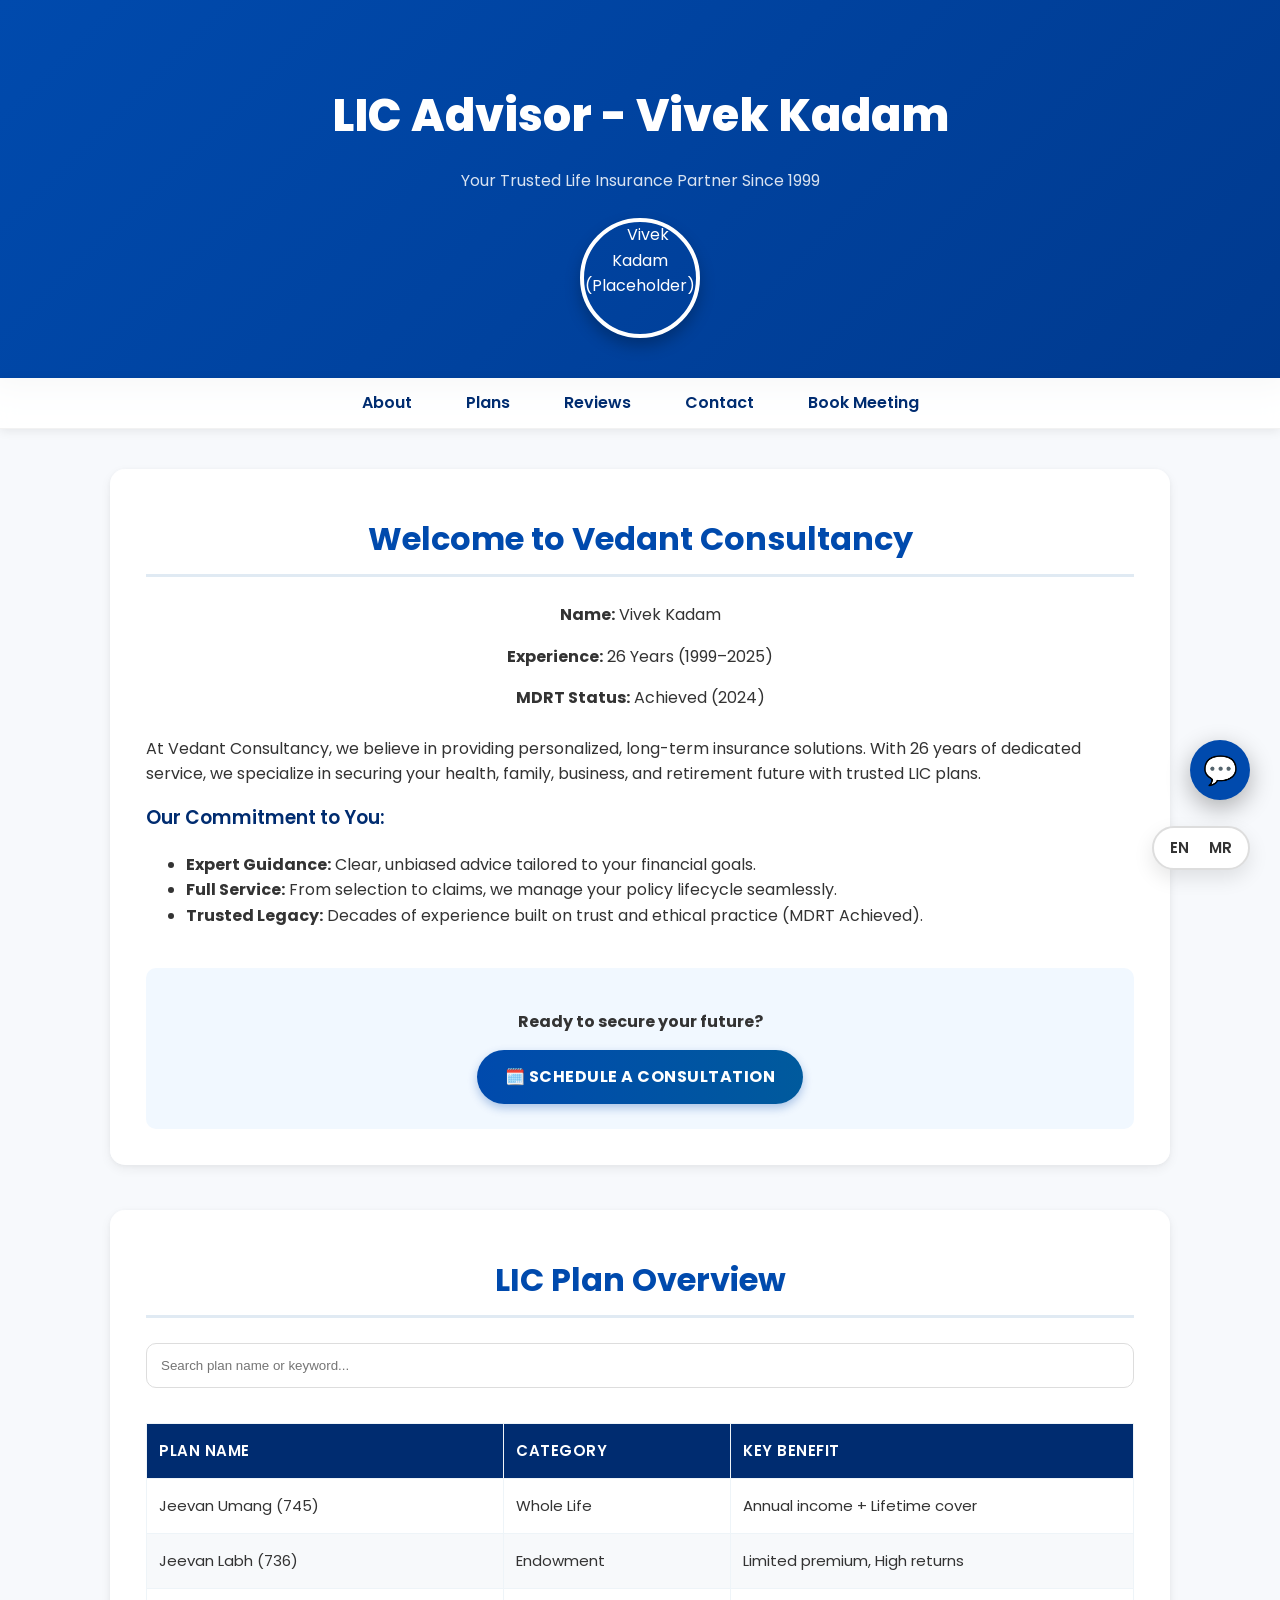
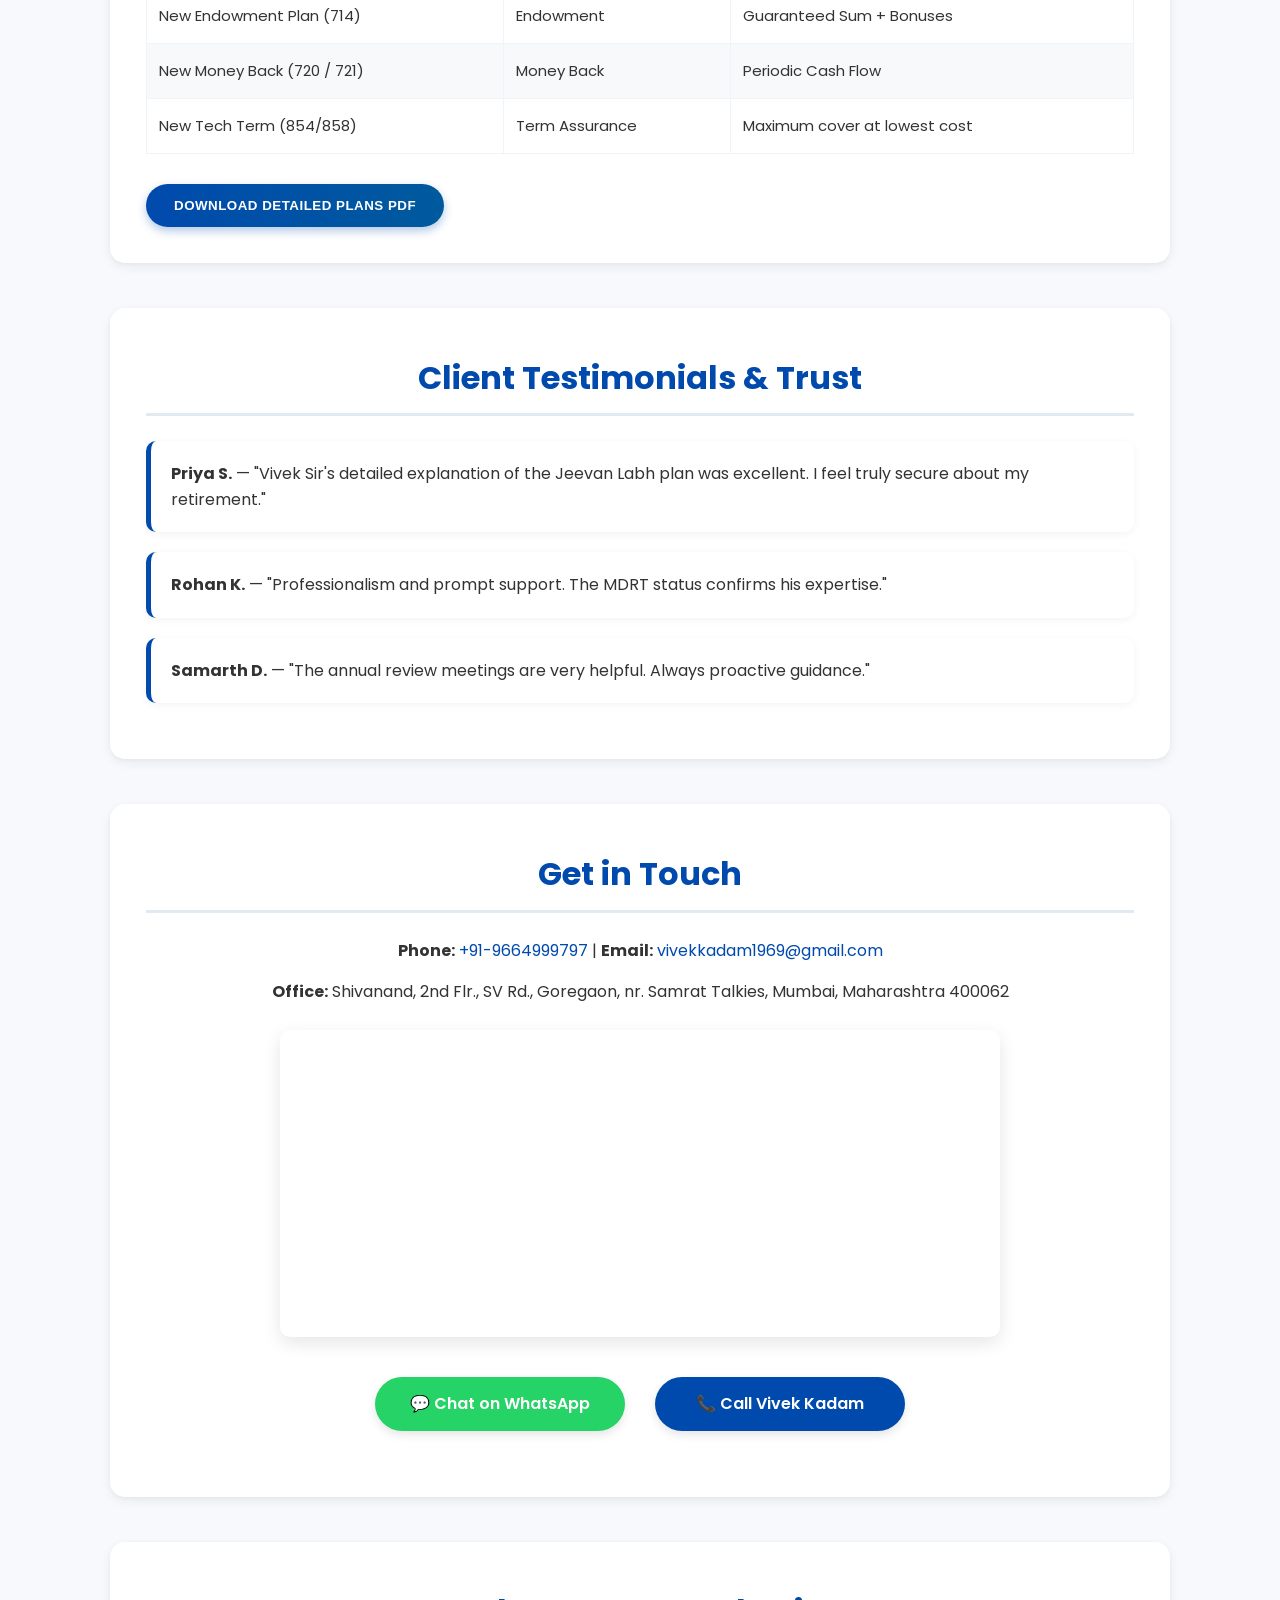
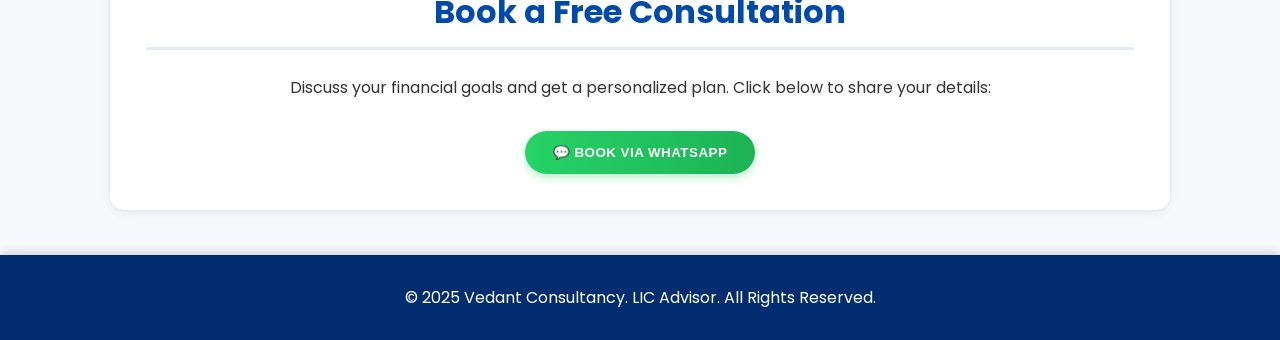
==== commit 12ad79c3: "index.html" ====
--- a/index.html
+++ b/index.html
@@ -4,236 +4,240 @@
 <meta charset="utf-8">
 <meta name="viewport" content="width=device-width, initial-scale=1">
 <title>LIC Advisor - Vivek Kadam / Vedant Consultancy</title>
-<link href="https://fonts.googleapis.com/css2?family=Poppins:wght@400;600;700&display=swap" rel="stylesheet">
+<link href="https://fonts.googleapis.com/css2?family=Poppins:wght@300;400;600;700;800&display=swap" rel="stylesheet">
 <style>
-/* Aesthetic and Animation Enhancements */
+/* ------------------------------------------- */
+/* --- Modern Aesthetic & Professional CSS --- */
+/* ------------------------------------------- */
 :root{
-    --brand:#004aad;
-    --brand-dark:#002c70;
-    --accent:#25D366;
-    --secondary-brand:#005a8d;
-    --shadow-light: 0 4px 12px rgba(0,0,0,0.06), 0 1px 4px rgba(0,0,0,0.04);
-    --shadow-hover: 0 12px 25px rgba(0,0,0,0.15);
+    --brand: #004aad; /* Primary Blue */
+    --brand-dark: #002c70;
+    --accent: #25D366; /* WhatsApp Green */
+    --background: #f7f9fc; /* Off-White/Light Gray background */
+    --card-bg: rgba(255, 255, 255, 0.9); /* Semi-transparent for Glassmorphism base */
+    --shadow-subtle: 0 4px 12px rgba(0,0,0,0.06), 0 1px 4px rgba(0,0,0,0.04);
+    --shadow-strong: 0 10px 30px rgba(0,0,0,0.15);
+    --text-color: #333;
 }
 *{box-sizing:border-box}
 
-/* Subtle background pattern for aesthetics */
+/* Body and Typography */
 body{
     font-family:'Poppins',sans-serif;
     margin:0;
-    background-color: #eef4f8; /* Softer background */
-    background-image: radial-gradient(#dbe3e8 1px, transparent 0);
-    background-size: 30px 30px;
-    color:#222;
-    line-height:1.5;
-}
-a{color:var(--brand);text-decoration:none}
-
-/* Header Styling (Modern - from Code 2) */
+    background-color: var(--background);
+    color:var(--text-color);
+    line-height:1.6; /* Increased line-height for readability */
+}
+a{color:var(--brand);text-decoration:none; transition: color 0.2s}
+a:hover{color:var(--brand-dark)}
+
+/* Header Styling - Modern & Impactful */
 header{
-    background:linear-gradient(135deg, var(--brand) 0%, #003a8f 100%);
+    background: linear-gradient(135deg, var(--brand) 0%, #003a8f 100%);
     color:#fff;
-    padding:60px 20px 36px;
+    padding:80px 20px 40px; /* More vertical space */
     text-align:center;
     position:relative;
     overflow:hidden;
-    box-shadow: 0 5px 15px rgba(0,0,0,0.2);
-}
-/* Removed background image for simplicity/compliance */
-header h1, header p{position:relative;z-index:1;margin:0}
-header p{margin-top:8px;opacity:.95}
+    box-shadow: 0 8px 20px rgba(0,0,0,0.3);
+}
+header h1{
+    font-size: 2.8em; /* Larger, more expressive headline */
+    font-weight: 800; /* Extra bold */
+    margin:0 0 5px;
+}
+header p{
+    font-weight: 400;
+    opacity:.85;
+}
 .profile-img{
-    width:150px;
-    height:150px;
+    width:120px;
+    height:120px;
     border-radius:50%;
     object-fit:cover;
-    border:5px solid #fff; /* Thicker border */
-    box-shadow:0 10px 20px rgba(0,0,0,0.2); /* Stronger shadow */
+    border:4px solid #fff;
+    box-shadow:0 8px 15px rgba(0,0,0,0.25);
     display:block;
     margin:25px auto 0;
-    transition: transform 0.3s ease; /* Animation prep */
-}
-.profile-img:hover {
-    transform: scale(1.05) rotate(1deg); /* Subtle hover effect */
-}
-
-/* Navigation Styling (Sticky - from Code 2) */
+    transition: transform 0.3s ease;
+}
+.profile-img:hover {transform: scale(1.05);}
+
+/* Navigation Styling (Sticky) */
 nav{
-    background:#00307a;
-    padding:15px; /* Slightly more padding */
+    background:var(--card-bg); /* Use card background for modern feel */
+    backdrop-filter: blur(8px); /* Glassmorphism on sticky nav */
+    -webkit-backdrop-filter: blur(8px);
+    padding:12px;
     text-align:center;
     position:sticky;
     top:0;
     z-index:99;
-    box-shadow:0 4px 10px rgba(0,0,0,0.15); /* Nicer shadow */
-}
-nav a{color:#fff;margin:0 20px;font-weight:600;transition:color 0.2s, background-color 0.3s; padding: 5px 0;}
-nav a:hover{color:#ffe480; background-color: rgba(255, 255, 255, 0.05);}
-
-/* Main Layout & Cards */
+    box-shadow:0 2px 10px rgba(0,0,0,0.08);
+    border-bottom: 1px solid rgba(0, 0, 0, 0.05);
+}
+nav a{color:var(--brand-dark);margin:0 15px;font-weight:600;padding: 5px 10px; border-radius: 5px; transition: background-color 0.3s;}
+nav a:hover{background-color: rgba(0, 74, 173, 0.1); color: var(--brand);}
+nav a.active {border-bottom: 2px solid var(--brand-dark);}
+
+/* Main Layout & Cards - Glassmorphism Aesthetic */
 .container{max-width:1100px;margin:40px auto;padding:0 20px}
-section{margin-bottom:35px}
+section{margin-bottom:45px; /* Increased vertical space */}
 .card{
-    background:#fff;
-    border-radius:15px; /* Rounder corners */
-    padding:30px; /* More padding */
-    box-shadow:var(--shadow-light); /* Softer, modern shadow */
+    background:var(--card-bg);
+    border-radius:15px;
+    padding:35px; /* More padding */
+    box-shadow:var(--shadow-subtle);
+    border: 1px solid rgba(255, 255, 255, 0.3); /* Subtle border for glass effect */
     transition: transform 0.4s ease-out, opacity 0.4s ease-out, box-shadow 0.3s;
 }
-.card:hover:not(#contact):not(#book){
-    transform: translateY(-3px); /* Subtle lift on hover */
-    box-shadow: var(--shadow-hover);
-}
-
-/* Fade-in Animation Classes (Intersection Observer target) */
+.card:hover:not(#contact):not(#book):not(#reviews){
+    transform: translateY(-5px); /* Stronger lift on hover */
+    box-shadow: var(--shadow-strong);
+}
+
+/* Fade-in Animation Classes */
 .animate-in {
     opacity: 0;
-    transform: translateY(20px);
+    transform: translateY(30px); /* Deeper slide up */
 }
 .animate-in.visible {
     opacity: 1;
     transform: translateY(0);
 }
 
-h2{color:var(--brand);text-align:center;margin:8px 0 20px; border-bottom: 2px solid #e0eaf3; padding-bottom: 10px;}
+h2{
+    color:var(--brand);
+    text-align:center;
+    font-size: 2em; /* Expressive heading size */
+    font-weight: 700;
+    margin:8px 0 25px;
+    border-bottom: 3px solid #e0eaf3; /* Thicker, softer divider */
+    padding-bottom: 10px;
+}
+h3{color:var(--brand-dark); font-weight: 600; margin-top: 0;}
 .center{text-align:center}
 
-/* Buttons */
+/* Buttons - Modern Press Effect */
 .btn{
     display:inline-block;
-    padding:12px 22px;
-    border-radius:30px; /* Pill shape */
+    padding:14px 28px; /* Slightly larger targets */
+    border-radius:30px;
     background:linear-gradient(90deg, var(--brand), #005a9d);
     color:#fff;
     font-weight:700;
     border:0;
     cursor:pointer;
-    transition:all 0.3s ease;
+    transition: all 0.2s ease;
     text-transform: uppercase;
     letter-spacing: 0.5px;
+    box-shadow: 0 4px 10px rgba(0, 74, 173, 0.3);
 }
 .btn:hover{background:var(--brand-dark); box-shadow: 0 6px 15px rgba(0, 44, 112, 0.4);}
+.btn:active{transform: scale(0.98); box-shadow: 0 2px 5px rgba(0, 44, 112, 0.5); } /* Press effect */
+
 .btn-green{
     background:linear-gradient(90deg, var(--accent), #1cb355);
-    border:0;
-    color:#fff;
+    box-shadow: 0 4px 10px rgba(37, 211, 102, 0.3);
 }
 .btn-green:hover {
     background: var(--accent);
     box-shadow: 0 6px 15px rgba(37, 211, 102, 0.4);
 }
+.btn-green:active{transform: scale(0.98); box-shadow: 0 2px 5px rgba(37, 211, 102, 0.5);}
 
 /* Table Styling */
-table{width:100%;border-collapse:collapse;margin-top:15px;font-size:15px}
-th,td{padding:12px 10px;border:1px solid #eef4f8;text-align:left;vertical-align:middle}
-th{background:var(--brand);color:#fff;font-weight: 600; text-transform: uppercase; letter-spacing: 0.5px;}
-tr:nth-child(even) {background-color: #f7f9fb;} /* Zebra striping */
+table{width:100%;border-collapse:collapse;margin-top:20px;font-size:15px}
+th,td{padding:15px 12px;border:1px solid #eef4f8;text-align:left;vertical-align:middle}
+th{background:var(--brand-dark);color:#fff;font-weight: 600; text-transform: uppercase; letter-spacing: 0.5px;}
+tr:nth-child(even) {background-color: #f7f9fb;}
 
 /* Form Elements */
-input[type=search],input[type=text],input[type=tel]{width:100%;padding:12px;border-radius:8px;border:1px solid #ddd;margin-bottom:15px; transition: border-color 0.3s;}
-input[type=search]:focus,input[type=text]:focus,input[type=tel]:focus {border-color: var(--brand);}
-
-/* Plan Card Styling */
+input[type=search],input[type=text],input[type=tel]{width:100%;padding:14px;border-radius:10px;border:1px solid #ddd;margin-bottom:15px; transition: border-color 0.3s, box-shadow 0.3s;}
+input[type=search]:focus,input[type=text]:focus,input[type=tel]:focus {border-color: var(--brand); box-shadow: 0 0 0 3px rgba(0, 74, 173, 0.1); outline: none;}
+
+/* Plan Card Styling (Modernized) */
 .plan {
-    border: 1px solid #e0eaf3;
+    border-left: 5px solid var(--brand); /* Stronger visual emphasis */
     border-radius: 10px;
     padding: 20px;
-    margin-bottom: 15px;
+    margin-bottom: 20px;
     background: #fff;
-    box-shadow: var(--shadow-light);
-    transition: transform 0.3s ease-out, box-shadow 0.3s;
-}
-.plan:hover {
-    transform: translateY(-2px);
-    box-shadow: 0 8px 15px rgba(0, 0, 0, 0.08);
+    box-shadow: 0 2px 8px rgba(0, 0, 0, 0.05);
 }
 .plan h3 {
-    color: var(--secondary-brand);
+    color: var(--brand);
     margin-top: 0;
-    border-left: 4px solid var(--secondary-brand);
-    padding-left: 10px;
-}
-/* Contact CTA Styling */
+    font-size: 1.2em;
+}
+/* Contact CTA Styling - Clean & Balanced */
 .contact-actions {
     display: flex;
     justify-content: center;
-    gap: 20px;
-    margin: 25px 0;
+    gap: 30px;
+    margin: 30px 0;
 }
 .contact-actions a {
     flex-grow: 1;
-    max-width: 200px;
+    max-width: 250px;
+    padding: 14px 25px;
+    border-radius: 30px;
+    font-weight: 600;
+    transition: all 0.2s ease;
+    text-decoration: none;
     text-align: center;
-    padding: 12px 25px;
-    border-radius: 30px;
-    font-weight: 700;
-    transition: opacity 0.2s, transform 0.2s;
-    text-decoration: none;
-}
-.contact-actions a:hover {
-    opacity: 0.9;
-    transform: scale(1.02);
-}
-.contact-whatsapp {
-    background-color: var(--accent);
-    color: white;
-}
-.contact-call {
-    background-color: var(--brand);
-    color: white;
-}
-
-/* About CTA Styling */
-.about-cta {
-    margin-top: 40px;
-    padding: 25px;
-    background-color: #f1f8ff; /* Lighter blue */
-    border-left: 6px solid var(--secondary-brand);
-    border-radius: 10px;
-}
-.about-cta a {
-    color: #fff;
-    text-decoration: none;
-    font-weight: bold;
-    padding: 10px 20px;
-    border-radius: 30px;
-    display: inline-block;
-    background-color: var(--brand);
-}
+}
+.contact-whatsapp, .contact-call {
+    box-shadow: 0 4px 10px rgba(0,0,0,0.1);
+}
+.contact-whatsapp {background-color: var(--accent); color: white;}
+.contact-call {background-color: var(--brand); color: white;}
+.contact-whatsapp:hover {box-shadow: 0 6px 15px rgba(37, 211, 102, 0.4); transform: translateY(-2px);}
+.contact-call:hover {box-shadow: 0 6px 15px rgba(0, 74, 173, 0.4); transform: translateY(-2px);}
 
 /* Language Specific Display Rule */
 .lang-en.hidden, .lang-mr.hidden {
     display: none !important;
 }
 
-/* Chatbot & Language Toggle Styles (Enhanced) */
-#chatbotBtn{position:fixed;right:25px;bottom:100px;width:65px;height:65px;border-radius:50%;background:var(--brand);color:#fff;border:0;font-size:30px;cursor:pointer;box-shadow:0 8px 25px rgba(0,0,0,0.3);z-index:9999;transition: background 0.3s, transform 0.3s;}
-#chatbotBtn:hover {background: var(--brand-dark); transform: scale(1.05);}
-
-#chatbotWindow{display:none;position:fixed;right:25px;bottom:180px;width:380px;max-width:92%;background:#fff;border-radius:15px;box-shadow:0 16px 40px rgba(0,0,0,0.25);z-index:9999; overflow: hidden;}
-#chatbotHeader{background:var(--brand);color:#fff;padding:15px;border-top-left-radius:15px;border-top-right-radius:15px;font-weight:700;text-align:center;cursor:pointer}
-#chatbotBody{padding:15px;max-height:350px;overflow-y:auto;font-size:15px;display:flex;flex-direction:column; gap: 8px;}
-#chatbotInput{width:calc(100% - 30px);margin:10px 15px 15px;padding:12px;border-radius:10px;border:1px solid #ddd;}
-.msg-user{background:#e8f4ff;padding:10px 15px;border-radius:12px;margin-left:auto;max-width:85%;word-wrap:break-word; border-bottom-right-radius: 2px;}
-.msg-bot{background:#f0f0f0;padding:10px 15px;border-radius:12px;margin-right:auto;max-width:85%;word-wrap:break-word; border-bottom-left-radius: 2px;}
-
-#langToggle{position:fixed;right:25px;bottom:30px;background:#fff;border-radius:30px;padding:8px 16px;border:2px solid #eee;cursor:pointer;box-shadow:0 8px 20px rgba(0,0,0,0.1);z-index:9999;display:flex;align-items:center;gap:10px;font-weight:600;font-size:15px; transition: transform 0.2s;}
-#langToggle:hover {transform: translateY(-1px);}
-#langToggle .switch{width:50px;height:28px;background:#e9eef8;border-radius:20px;display:inline-block;position:relative; flex-shrink: 0;}
-#langToggle .knob{position:absolute;top:4px;left:4px;width:20px;height:20px;border-radius:50%;background:var(--brand);transition:all .22s ease}
-#langToggle[data-lang="mr"] .knob{transform:translateX(22px);background:var(--accent)}
+/* Chatbot & Language Toggle Styles (Sleeker) */
+#chatbotBtn{position:fixed;right:30px;bottom:100px;width:60px;height:60px;border-radius:50%;background:var(--brand);color:#fff;border:0;font-size:28px;cursor:pointer;box-shadow:0 8px 25px rgba(0,0,0,0.3);z-index:9999;transition: all 0.3s;}
+#chatbotBtn:hover {background: var(--brand-dark); transform: scale(1.08) rotate(3deg);}
+#chatbotBtn:active {transform: scale(0.95);}
+
+#chatbotWindow{display:none;position:fixed;right:30px;bottom:180px;width:350px;max-width:90%;background:var(--card-bg);border-radius:15px;box-shadow:var(--shadow-strong);z-index:9999; overflow: hidden; backdrop-filter: blur(5px); -webkit-backdrop-filter: blur(5px); border: 1px solid rgba(255, 255, 255, 0.5);}
+#chatbotHeader{background:var(--brand);color:#fff;padding:15px;font-weight:600;text-align:center;cursor:pointer; border-bottom: 1px solid #005a9d;}
+#chatbotBody{padding:15px;max-height:300px;overflow-y:auto;font-size:15px;display:flex;flex-direction:column; gap: 10px;}
+#chatbotInput{width:calc(100% - 30px);margin:10px 15px 15px;padding:12px;border-radius:10px;border:1px solid #ddd; outline: none;}
+
+.msg-user{background:#e8f4ff;padding:10px 15px;border-radius:12px 12px 2px 12px;margin-left:auto;max-width:80%;word-wrap:break-word;}
+.msg-bot{background:#f0f0f0;padding:10px 15px;border-radius:12px 12px 12px 2px;margin-right:auto;max-width:80%;word-wrap:break-word;}
+
+#langToggle{position:fixed;right:30px;bottom:30px;background:#fff;border-radius:30px;padding:8px 16px;border:2px solid #ddd;cursor:pointer;box-shadow:0 8px 20px rgba(0,0,0,0.1);z-index:9999;display:flex;align-items:center;gap:10px;font-weight:600;font-size:15px; transition: transform 0.2s, box-shadow 0.2s;}
+#langToggle:hover {transform: translateY(-2px); box-shadow: 0 10px 25px rgba(0,0,0,0.15);}
+
+/* Footer Styling */
+footer{
+    margin-top:40px;
+    padding:30px;
+    text-align:center;
+    background:var(--brand-dark);
+    color:#fff;
+    box-shadow: 0 -3px 10px rgba(0,0,0,0.15);
+}
 
 /* Media Queries */
 @media(max-width:768px){
-    nav a{display:block;margin:8px 0; padding: 5px 15px;}
-    .profile-img{width:110px;height:110px}
-    #chatbotWindow{width:90%;right:5%;}
+    header h1{font-size: 2em;}
+    nav a{margin: 0 10px;}
     .contact-actions {flex-direction: column; gap: 10px;}
     .contact-actions a {max-width: 100%;}
-    .card{padding: 20px; border-radius: 12px;}
+    .card{padding: 25px;}
     .container{padding: 0 15px;}
-    #langToggle {right: 15px; bottom: 15px;}
-    #chatbotBtn {right: 15px; bottom: 85px; width: 55px; height: 55px; font-size: 24px;}
+    #langToggle, #chatbotBtn, #chatbotWindow {right: 15px;}
+    #chatbotBtn {bottom: 85px; width: 50px; height: 50px; font-size: 24px;}
+    #chatbotWindow{width:90%; right: 5%; bottom: 150px;}
 }
 </style>
 </head>
@@ -241,8 +245,8 @@
 
 <header>
     <h1><span class="lang-en">LIC Advisor - Vivek Kadam</span><span class="lang-mr hidden">एलआयसी सल्लागार - विवेक कदम</span></h1>
-    <p><span class="lang-en">Your Trusted Life Insurance Partner</span><span class="lang-mr hidden">आपला विश्वासू जीवन विमा साथी</span></p>
-    <img class="profile-img" src="https://lh3.googleusercontent.com/pw/AP1GczPlzTcIZ7AGf_dvuyBZN2jlZ3wMcA3aUq5s1lEeJX5Wk6WqLTWkcPhMXbwygpPB6_nkjuBzK0MXe20FTHVdSYgB8AG0Ju7l6VYf-uJLIVMXWRvnyxHZWyeikj-kweK-2XreouJvPw8S5uOZv-vAGPFd=w391-h869-s-no-gm?authuser=0" alt="Vivek Kadam">
+    <p><span class="lang-en">Your Trusted Life Insurance Partner Since 1999</span><span class="lang-mr hidden">आपला 1999 पासूनचा विश्वासू जीवन विमा साथी</span></p>
+    <img class="profile-img" src="https://lh3.googleusercontent.com/pw/AP1GczPlzTcIZ7AGf_dvuyBZN2jlZ3wMcA3aUq5s1lEeJX5Wk6WqLTWkcPhMXbwygpPB6_nkjuBzK0MXe20FTHVdSYgB8AG0Ju7l6VYf-uJLIVMXWRvnyxHZWyeikj-kweK-2XreouJvPw8S5uOZv-vAGPFd=w391-h869-s-no-gm?authuser=0" alt="Vivek Kadam (Placeholder)">
 </header>
 
 <nav>
@@ -257,110 +261,82 @@
 
 <section id="about" class="card animate-in">
     <h2><span class="lang-en">Welcome to Vedant Consultancy</span><span class="lang-mr hidden">वेदांत कन्सल्टन्सीमध्ये आपले स्वागत आहे</span></h2>
-    <div style="text-align:center; margin-bottom: 20px;">
+    <div style="text-align:center; margin-bottom: 25px;">
         <p><strong><span class="lang-en">Name:</span><span class="lang-mr hidden">नाव:</span></strong> Vivek Kadam</p>
         <p><strong><span class="lang-en">Experience:</span><span class="lang-mr hidden">अनुभव:</span></strong> 26 Years (1999–2025)</p>
-        <p><strong><span class="lang-en">MDRT Year:</span><span class="lang-mr hidden">MDRT वर्ष:</span></strong> 2024</p>
-    </div>
-
-    <p><span class="lang-en">At Vedant Consultancy, we believe in more than just policies — we believe in building lasting relationships and providing peace of mind through personalized insurance solutions. Our mission is to protect what matters most to you, whether it's your health, family, business, or future.</span>
-    <span class="lang-mr hidden">वेदांत कन्सल्टन्सी येथे, आम्ही फक्त पॉलिसीजपुरते मर्यादित नाही आहोत — आम्ही दीर्घकालीन नाते निर्माण करण्यात आणि वैयक्तिक सल्ल्यांद्वारे मनःशांती देण्यात विश्वास ठेवतो. आमचे उद्दीष्ट म्हणजे तुमच्या आरोग्य, कुटुंब, व्यवसाय किंवा भविष्यासाठी महत्वाच्या गोष्टींचे संरक्षण करणे.</span></p>
-
-    <h3><span class="lang-en">Why Choose Us?</span><span class="lang-mr hidden">आम्हाला का निवडावे?</span></h3>
+        <p><strong><span class="lang-en">MDRT Status:</span><span class="lang-mr hidden">MDRT स्थिती:</span></strong> Achieved (2024)</p>
+    </div>
+
+    <p><span class="lang-en">At Vedant Consultancy, we believe in providing personalized, long-term insurance solutions. With 26 years of dedicated service, we specialize in securing your health, family, business, and retirement future with trusted LIC plans.</span>
+    <span class="lang-mr hidden">वेदांत कन्सल्टन्सी येथे, आम्ही वैयक्तिकृत आणि दीर्घकालीन विमा उपाय प्रदान करण्यात विश्वास ठेवतो. 26 वर्षांच्या समर्पित सेवेसह, आम्ही आपल्या आरोग्य, कुटुंब, व्यवसाय आणि सेवानिवृत्तीचे भविष्य विश्वासार्ह LIC योजनांसह सुरक्षित ठेवतो.</span></p>
+
+    <h3><span class="lang-en">Our Commitment to You:</span><span class="lang-mr hidden">तुमच्यासाठी आमची वचनबद्धता:</span></h3>
     <ul>
-        <li><span class="lang-en"><strong>Expert Guidance:</strong> We take time to understand your needs and explain your options in clear, simple terms.</span><span class="lang-mr hidden"><strong>तज्ञ मार्गदर्शन:</strong> आम्ही तुमच्या गरजा समजून घेतो आणि तुमचे पर्याय स्पष्ट, सोप्या भाषेत समजावून सांगतो.</span></li>
-        <li><span class="lang-en"><strong>Tailored Solutions:</strong> Whether it’s life, health, business, or retirement planning — we provide solutions that fit you.</span><span class="lang-mr hidden"><strong>अनुरूप उपाय:</strong> जीवन, आरोग्य, व्यवसाय किंवा सेवानिवृत्ती नियोजन असो — आम्ही तुम्हाला अनुकूल असे उपाय प्रदान करतो.</span></li>
-        <li><span class="lang-en"><strong>Trusted Support:</strong> We’re here when you need us, before, during, and after the policy is in place.</span><span class="lang-mr hidden"><strong>विश्वासार्ह समर्थन:</strong> पॉलिसी लागू होण्यापूर्वी, दरम्यान आणि नंतर, जेव्हा तुम्हाला गरज असेल तेव्हा आम्ही तुमच्यासोबत आहोत.</span></li>
+        <li><span class="lang-en"><strong>Expert Guidance:</strong> Clear, unbiased advice tailored to your financial goals.</span><span class="lang-mr hidden"><strong>तज्ञ मार्गदर्शन:</strong> तुमच्या आर्थिक उद्दिष्टांसाठी स्पष्ट, निःपक्षपाती सल्ला.</span></li>
+        <li><span class="lang-en"><strong>Full Service:</strong> From selection to claims, we manage your policy lifecycle seamlessly.</span><span class="lang-mr hidden"><strong>पूर्ण सेवा:</strong> निवड करण्यापासून ते क्लेमपर्यंत, आम्ही तुमच्या पॉलिसीचे व्यवस्थापन करतो.</span></li>
+        <li><span class="lang-en"><strong>Trusted Legacy:</strong> Decades of experience built on trust and ethical practice (MDRT Achieved).</span><span class="lang-mr hidden"><strong>विश्वसनीय वारसा:</strong> विश्वास आणि नैतिक अभ्यासावर आधारित अनेक दशकांचा अनुभव (MDRT प्राप्त).</span></li>
     </ul>
 
-    <div class="about-cta">
-        <p><strong><span class="lang-en">Let’s protect what matters most — together.</span><span class="lang-mr hidden">सर्वात महत्त्वाचे काय आहे त्याचे संरक्षण करूया — एकत्र.</span></strong></p>
-        <p>
-            <a href="tel:+919664999797" class="contact-call">📞 <span class="lang-en">Call Now</span><span class="lang-mr hidden">आता कॉल करा</span></a>
-            <span class="lang-en">Get in touch today to schedule a consultation and discover how we can help secure your tomorrow.</span>
-            <span class="lang-mr hidden">आजच संपर्क करा आणि आपले भविष्य सुरक्षित करण्यासाठी मदत कशी करू शकतो हे शोधा.</span>
-        </p>
+    <div style="text-align:center; margin-top: 40px; padding: 25px; border-radius: 10px; background-color: #f1f8ff;">
+        <p style="margin-bottom: 15px;"><strong><span class="lang-en">Ready to secure your future?</span><span class="lang-mr hidden">आपले भविष्य सुरक्षित करण्यास तयार आहात?</span></strong></p>
+        <a href="#book" class="btn">🗓️ <span class="lang-en">Schedule a Consultation</span><span class="lang-mr hidden">सल्लामसलत बुक करा</span></a>
     </div>
 </section>
 
 <section id="plans-table" class="card animate-in">
-    <h2><span class="lang-en">Available LIC Plans (Table View)</span><span class="lang-mr hidden">उपलब्ध LIC योजना (तालिका)</span></h2>
+    <h2><span class="lang-en">LIC Plan Overview</span><span class="lang-mr hidden">LIC योजना विहंगावलोकन</span></h2>
     <input type="search" id="planSearch" placeholder="Search plan name or keyword...">
     <table id="planTable">
     <thead>
     <tr>
     <th><span class="lang-en">Plan Name</span><span class="lang-mr hidden">योजनाचे नाव</span></th>
     <th><span class="lang-en">Category</span><span class="lang-mr hidden">प्रकार</span></th>
-    <th><span class="lang-en">Brief</span><span class="lang-mr hidden">तपशील</span></th>
+    <th><span class="lang-en">Key Benefit</span><span class="lang-mr hidden">मुख्य लाभ</span></th>
     </tr>
     </thead>
     <tbody>
-    <tr><td><span class="lang-en">New Endowment Plan (714)</span><span class="lang-mr hidden">नवीन एंडोमेंट योजना (714)</span></td><td><span class="lang-en">Endowment</span><span class="lang-mr hidden">एंडोमेंट</span></td><td><span class="lang-en">Guaranteed sum + bonuses</span><span class="lang-mr hidden">हमी रक्कम + बोनस</span></td></tr>
-    <tr><td><span class="lang-en">Jeevan Anand (715)</span><span class="lang-mr hidden">जीवन आनंद (715)</span></td><td><span class="lang-en">Endowment / Whole Life</span><span class="lang-mr hidden">एंडोमेंट / संपूर्ण जीवन</span></td><td><span class="lang-en">Protection + savings</span><span class="lang-mr hidden">संरक्षण + बचत</span></td></tr>
-    <tr><td><span class="lang-en">Jeevan Labh (736)</span><span class="lang-en">जीवन लाभ (736)</span></td><td><span class="lang-en">Participating Endowment</span><span class="lang-mr hidden">सहभागी एंडोमेंट</span></td><td><span class="lang-en">Endowment with bonuses</span><span class="lang-mr hidden">बोनससह एंडोमेंट</span></td></tr>
-    <tr><td><span class="lang-en">New Money Back (720 / 721)</span><span class="lang-mr hidden">नवीन मनी बॅक (720 / 721)</span></td><td><span class="lang-en">Money Back</span><span class="lang-mr hidden">मनी बॅक</span></td><td><span class="lang-en">Periodic survival benefits</span><span class="lang-mr hidden">नियमित जगण्याचे फायदे</span></td></tr>
-    <tr><td><span class="lang-en">Jeevan Umang (745)</span><span class="lang-mr hidden">जीवन उमंग (745)</span></td><td><span class="lang-en">Whole Life</span><span class="lang-mr hidden">संपूर्ण जीवन</span></td><td><span class="lang-en">Annual survival benefits and life cover</span><span class="lang-mr hidden">वार्षिक जगण्याचे फायदे आणि जीवन विमा</span></td></tr>
-    <tr><td><span class="lang-en">New Tech Term (Online)</span><span class="lang-mr hidden">नवीन टेक टर्म (ऑनलाइन)</span></td><td><span class="lang-en">Term Assurance</span><span class="lang-mr hidden">टर्म विमा</span></td><td><span class="lang-en">Pure term cover</span><span class="lang-mr hidden">शुद्ध टर्म संरक्षण</span></td></tr>
+    <tr><td><span class="lang-en">Jeevan Umang (745)</span><span class="lang-mr hidden">जीवन उमंग (745)</span></td><td><span class="lang-en">Whole Life</span><span class="lang-mr hidden">संपूर्ण जीवन</span></td><td><span class="lang-en">Annual income + Lifetime cover</span><span class="lang-mr hidden">वार्षिक उत्पन्न + आजीवन संरक्षण</span></td></tr>
+    <tr><td><span class="lang-en">Jeevan Labh (736)</span><span class="lang-mr hidden">जीवन लाभ (736)</span></td><td><span class="lang-en">Endowment</span><span class="lang-mr hidden">एंडोमेंट</span></td><td><span class="lang-en">Limited premium, High returns</span><span class="lang-mr hidden">मर्यादित प्रीमियम, उच्च परतावा</span></td></tr>
+    <tr><td><span class="lang-en">New Endowment Plan (714)</span><span class="lang-mr hidden">नवीन एंडोमेंट योजना (714)</span></td><td><span class="lang-en">Endowment</span><span class="lang-mr hidden">एंडोमेंट</span></td><td><span class="lang-en">Guaranteed Sum + Bonuses</span><span class="lang-mr hidden">हमी रक्कम + बोनस</span></td></tr>
+    <tr><td><span class="lang-en">New Money Back (720 / 721)</span><span class="lang-mr hidden">नवीन मनी बॅक (720 / 721)</span></td><td><span class="lang-en">Money Back</span><span class="lang-mr hidden">मनी बॅक</span></td><td><span class="lang-en">Periodic Cash Flow</span><span class="lang-mr hidden">नियमित रोख प्रवाह</span></td></tr>
+    <tr><td><span class="lang-en">New Tech Term (854/858)</span><span class="lang-mr hidden">नवीन टेक टर्म (854/858)</span></td><td><span class="lang-en">Term Assurance</span><span class="lang-mr hidden">टर्म विमा</span></td><td><span class="lang-en">Maximum cover at lowest cost</span><span class="lang-mr hidden">किमान खर्चात कमाल संरक्षण</span></td></tr>
     </tbody>
     </table>
-    <button id="pdfBtn" class="btn" style="margin-top:20px;"><span class="lang-en">Download Plans PDF</span><span class="lang-mr hidden">योजना PDF डाउनलोड करा</span></button>
+    <button id="pdfBtn" class="btn" style="margin-top:30px;"><span class="lang-en">Download Detailed Plans PDF</span><span class="lang-mr hidden">सविस्तर योजना PDF डाउनलोड करा</span></button>
 </section>
 
-<section id="plans-list" class="card animate-in">
-    <h2><span class="lang-en">Featured LIC Plans (List View)</span><span class="lang-mr hidden">वैशिष्ट्यीकृत LIC योजना (यादी)</span></h2>
+<section id="reviews" class="card animate-in">
+    <h2><span class="lang-en">Client Testimonials & Trust</span><span class="lang-mr hidden">ग्राहक पुनरावलोकने आणि विश्वास</span></h2>
     <div class="plan">
-        <h3><span class="lang-en">LIC Jeevan Anand</span><span class="lang-mr hidden">LIC जीवन आनंद</span></h3>
-        <p><span class="lang-en">A combination of protection and savings. Provides financial protection against death throughout the lifetime of the policyholder.</span><span class="lang-mr hidden">संरक्षण आणि बचतीचे संयोजन. पॉलिसीधारकाच्या संपूर्ण आयुष्यासाठी मृत्यूविरुद्ध आर्थिक संरक्षण प्रदान करते.</span></p>
-    </div>
-
+        <div><strong>Priya S.</strong> — <span class="lang-en">"Vivek Sir's detailed explanation of the Jeevan Labh plan was excellent. I feel truly secure about my retirement."</span><span class="lang-mr hidden">"विवेक सरांनी जीवन लाभ योजनेबद्दल दिलेले सविस्तर स्पष्टीकरण उत्कृष्ट होते. मला माझ्या सेवानिवृत्तीबद्दल खरंच सुरक्षित वाटत आहे."</span></div>
+    </div>
     <div class="plan">
-        <h3><span class="lang-en">LIC New Endowment Plan</span><span class="lang-mr hidden">LIC नवीन एंडोमेंट योजना</span></h3>
-        <p><span class="lang-en">Offers both investment returns and insurance. Ideal for long-term savings with guaranteed returns.</span><span class="lang-mr hidden">गुंतवणूक परतावा आणि विमा दोन्ही ऑफर करते. हमी परताव्यासह दीर्घकालीन बचतीसाठी आदर्श.</span></p>
-    </div>
-
+        <div><strong>Rohan K.</strong> — <span class="lang-en">"Professionalism and prompt support. The MDRT status confirms his expertise."</span><span class="lang-mr hidden">"व्यावसायिकता आणि त्वरित समर्थन. MDRT स्थिती त्यांची विशेषज्ञता सिद्ध करते."</span></div>
+    </div>
     <div class="plan">
-        <h3><span class="lang-en">LIC Tech Term Plan</span><span class="lang-mr hidden">LIC टेक टर्म योजना</span></h3>
-        <p><span class="lang-en">Pure term insurance plan available online only. Offers high cover at low premiums.</span><span class="lang-mr hidden">फक्त ऑनलाइन उपलब्ध शुद्ध टर्म विमा योजना. कमी प्रीमियममध्ये उच्च संरक्षण देते.</span></p>
-    </div>
-
-    <div class="plan">
-        <h3><span class="lang-en">LIC Jeevan Umang</span><span class="lang-mr hidden">LIC जीवन उमंग</span></h3>
-        <p><span class="lang-en">Whole life plan offering annual survival benefits and lump sum at maturity or on death.</span><span class="lang-mr hidden">वार्षिक जगण्याचे फायदे आणि परिपक्वता किंवा मृत्यूवर एकरकमी रक्कम देणारी संपूर्ण जीवन योजना.</span></p>
+        <div><strong>Samarth D.</strong> — <span class="lang-en">"The annual review meetings are very helpful. Always proactive guidance."</span><span class="lang-mr hidden">"वार्षिक पुनरावलोकन बैठका खूप उपयुक्त आहेत. मार्गदर्शन नेहमी वेळेत मिळते."</span></div>
     </div>
 </section>
 
-<section id="reviews" class="card animate-in">
-    <h2><span class="lang-en">Clients Say</span><span class="lang-mr hidden">ग्राहक काय म्हणतात</span></h2>
-    <div class="plan">
-        <div><strong>Rohit Sharma</strong> — <span class="lang-en">"Vivek Sir is highly professional and helped me understand the best policy for my family’s future."</span><span class="lang-mr hidden">"विवेक सर खूप व्यावसायिक आहेत आणि माझ्या कुटुंबाच्या भविष्यासाठी उत्तम पॉलिसी समजावून सांगितली."</span></div>
-    </div>
-    <div class="plan">
-        <div><strong>Meera Patil</strong> — <span class="lang-en">"Excellent service, honest guidance, and always available to support."</span><span class="lang-mr hidden">"उत्कृष्ट सेवा, प्रामाणिक मार्गदर्शन आणि नेहमी मदतीसाठी उपलब्ध."</span></div>
-    </div>
-    <div class="plan">
-        <div><strong>Sameer Desai</strong> — <span class="lang-en">"I’ve been a client for over a decade. Vivek Sir is someone you can trust blindly."</span><span class="lang-mr hidden">"मी दहा वर्षांहून अधिक ग्राहक आहे. विवेक सरांवर पूर्ण विश्वास ठेवता येतो."</span></div>
+<section id="contact" class="card center animate-in">
+    <h2><span class="lang-en">Get in Touch</span><span class="lang-mr hidden">संपर्क साधा</span></h2>
+    <p><strong><span class="lang-en">Phone:</span><span class="lang-mr hidden">फोन:</span></strong> <a href="tel:+919664999797">+91-9664999797</a> | <strong><span class="lang-en">Email:</span><span class="lang-mr hidden">ईमेल:</span></strong> <a href="mailto:vivekkadam1969@gmail.com">vivekkadam1969@gmail.com</a></p>
+    <p style="margin-bottom: 25px;"><strong><span class="lang-en">Office:</span><span class="lang-mr hidden">कार्यालय:</span></strong> Shivanand, 2nd Flr., SV Rd., Goregaon, nr. Samrat Talkies, Mumbai, Maharashtra 400062</p>
+
+    <div style="max-width:720px;margin:20px auto 40px;border-radius:10px;overflow:hidden;box-shadow:0 6px 18px rgba(0,0,0,0.1)">
+    <iframe src="https://www.google.com/maps/embed?pb=!1m18!1m12!1m3!1d3768.9049341211903!2d72.84293717520738!3d19.155638182065406!2m3!1f0!2f0!3f0!3m2!1i1024!2i768!4f13.1!3m3!1m2!1s0x3be7b635dce6edc5%3A0xd8889595729557da!2sLIC%20of%20India%2C%20Branch%20Office!5e0!3m2!1sen!2sin!4v1753001927819!5m2!1sen!2sin" width="100%" height="300" style="border:0" allowfullscreen="" loading="lazy"></iframe>
+    </div>
+
+    <div class="contact-actions">
+        <a href="https://wa.me/+919664999797" target="_blank" class="contact-whatsapp">💬 <span class="lang-en">Chat on WhatsApp</span><span class="lang-mr hidden">WhatsApp वर चॅट करा</span></a>
+        <a href="tel:+919664999797" class="contact-call">📞 <span class="lang-en">Call Vivek Kadam</span><span class="lang-mr hidden">विवेक कदम यांना कॉल करा</span></a>
     </div>
 </section>
 
-<section id="contact" class="card center animate-in">
-    <h2><span class="lang-en">Contact Me</span><span class="lang-mr hidden">संपर्क करा</span></h2>
-    <p><strong><span class="lang-en">Phone:</span><span class="lang-mr hidden">फोन:</span></strong> <a href="tel:+919664999797">+91-9664999797</a> | <strong><span class="lang-en">Email:</span><span class="lang-mr hidden">ईमेल:</span></strong> <a href="mailto:vivekkadam1969@gmail.com">vivekkadam1969@gmail.com</a></p>
-    <p><strong><span class="lang-en">Office:</span><span class="lang-mr hidden">कार्यालय:</span></strong> Shivanand, 2nd Flr., SV Rd., Goregaon, nr. Samrat Talkies, Mumbai, Maharashtra 400062</p>
-
-    <div style="max-width:720px;margin:20px auto;border-radius:10px;overflow:hidden;box-shadow:0 6px 18px rgba(0,0,0,0.1)">
-    <iframe src="https://www.google.com/maps/embed?pb=!1m18!1m12!1m3!1d3768.9049341211903!2d72.84293717520738!3d19.155638182065406!2m3!1f0!2f0!3f0!3m2!1i1024!2i768!4f13.1!3m3!1m2!1s0x3be7b635dce6edc5%3A0xd8889595729557da!2sLIC%20of%20India%2C%20Branch%20Office!5e0!3m2!1sen!2sin!4v1753001927819!5m2!1sen!2sin" width="100%" height="280" style="border:0" allowfullscreen="" loading="lazy"></iframe>
-    </div>
-
-    <div class="contact-actions">
-        <a href="https://wa.me/+919664999797" target="_blank" class="contact-whatsapp">💬 <span class="lang-en">WhatsApp</span><span class="lang-mr hidden">व्हॉट्सअॅप</span></a>
-        <a href="tel:+919664999797" class="contact-call">📞 <span class="lang-en">Call Now</span><span class="lang-mr hidden">आता कॉल करा</span></a>
-    </div>
-</section>
-
 
 <section id="book" class="card center animate-in">
-    <h2><span class="lang-en">Book a Meeting</span><span class="lang-mr hidden">मीटिंग बुक करा</span></h2>
-    <p><span class="lang-en">Click the button below to send your details via WhatsApp to Vivek Sir:</span><span class="lang-mr hidden">खालील बटणावर क्लिक करून आपली माहिती WhatsApp द्वारे Vivek Sir ला पाठवा:</span></p>
+    <h2><span class="lang-en">Book a Free Consultation</span><span class="lang-mr hidden">विनामूल्य सल्लामसलत बुक करा</span></h2>
+    <p style="margin-bottom: 30px;"><span class="lang-en">Discuss your financial goals and get a personalized plan. Click below to share your details:</span><span class="lang-mr hidden">आपल्या आर्थिक उद्दिष्टांवर चर्चा करा आणि वैयक्तिकृत योजना मिळवा. आपली माहिती सामायिक करण्यासाठी खालील बटणावर क्लिक करा:</span></p>
     <button id="bookWhatsApp" class="btn btn-green">💬 <span class="lang-en">Book via WhatsApp</span><span class="lang-mr hidden">WhatsApp द्वारे बुक करा</span></button>
 </section>
 
@@ -378,8 +354,8 @@
     <span>MR</span>
 </div>
 
-<footer style="margin-top:40px;padding:30px;text-align:center;background:var(--brand);color:#fff; box-shadow: 0 -3px 10px rgba(0,0,0,0.15);">
-    © 2025 LIC Advisor. All Rights Reserved.
+<footer>
+    © 2025 Vedant Consultancy. LIC Advisor. All Rights Reserved.
 </footer>
 
 <script src="https://cdnjs.cloudflare.com/ajax/libs/jspdf/2.5.1/jspdf.umd.min.js"></script>
@@ -392,12 +368,13 @@
             entries.forEach(entry => {
                 if (entry.isIntersecting) {
                     entry.target.classList.add('visible');
-                    observer.unobserve(entry.target); // Stop observing once visible
+                    // Stop observing once visible to save performance
+                    observer.unobserve(entry.target);
                 }
             });
         }, {
-            threshold: 0.1, // Trigger when 10% of the element is visible
-            rootMargin: '0px 0px -50px 0px' // Start animation slightly early
+            threshold: 0.1, 
+            rootMargin: '0px 0px -50px 0px' 
         });
 
         document.querySelectorAll('.animate-in').forEach(element => {
@@ -451,7 +428,7 @@
             startY: 35,
             html: '#planTable',
             theme: 'grid',
-            headStyles: { fillColor: [0, 68, 173] }, // brand blue
+            headStyles: { fillColor: [0, 44, 112] }, // brand-dark blue
             styles: { fontSize: 9 },
             didDrawPage: function (data) {
                 let footerText = isMarathi ? "© 2025 LIC सल्लागार. सर्व हक्क सुरक्षित." : "© 2025 LIC Advisor. All Rights Reserved.";
@@ -474,11 +451,12 @@
         chatbotWindow.style.display = isHidden ? 'block' : 'none';
         chatbotWindow.setAttribute('aria-hidden', isHidden ? 'false' : 'true');
         if (isHidden) {
-            // Send a welcome message when opening
             const currentLang = langToggle.getAttribute('data-lang');
             const welcomeMessage = currentLang === 'en'
-                ? "Hello! I'm your virtual assistant for Vivek Kadam. How can I help you with LIC plans or a quote today?"
-                : "नमस्ते! मी विवेक कदम यांच्यासाठी तुमचा व्हर्च्युअल असिस्टंट आहे. आज मी तुम्हाला LIC योजना किंवा कोटसाठी कशी मदत करू शकतो?";
+                ? "Hello! I'm your virtual assistant. How can I help you with LIC plans or a quote today?"
+                : "नमस्ते! मी तुमचा व्हर्च्युअल असिस्टंट आहे. आज मी तुम्हाला LIC योजना किंवा कोटसाठी कशी मदत करू शकतो?";
+            // Clear old messages and send new welcome message
+            chatbotBody.innerHTML = '';
             appendMessage(welcomeMessage, 'bot');
         }
     });
@@ -493,44 +471,37 @@
         messageDiv.classList.add(sender === 'user' ? 'msg-user' : 'msg-bot');
         messageDiv.textContent = text;
         chatbotBody.appendChild(messageDiv);
-        chatbotBody.scrollTop = chatbotBody.scrollHeight; // Auto-scroll to bottom
+        chatbotBody.scrollTop = chatbotBody.scrollHeight; 
     }
 
     function getBotResponse(userMessage, lang) {
         const msg = userMessage.toLowerCase().trim();
-        if (lang === 'en') {
-            if (msg.includes('plan') || msg.includes('policy')) {
-                return "Vivek Sir offers plans like Jeevan Anand, Jeevan Umang, and Tech Term. You can see the full list in the 'Plans' section above! Which plan interests you the most?";
-            } else if (msg.includes('contact') || msg.includes('number') || msg.includes('email')) {
-                return "You can call Vivek Sir at +91-9664999797 or email him at vivekkadam1969@gmail.com. All contact details are in the 'Contact' section.";
-            } else if (msg.includes('mdrt')) {
-                return "Vivek Sir achieved the prestigious MDRT designation in 2024, recognizing top-tier performance and ethical standards.";
-            } else if (msg.includes('experience') || msg.includes('year')) {
-                return "Vivek Sir has 26 years of experience in the insurance industry, serving clients since 1999.";
-            } else if (msg.includes('quote') || msg.includes('premium')) {
-                return "For a personalized quote, please click the 'Book Meeting' button to share your details, or call directly at +91-9664999797.";
-            } else if (msg.includes('hi') || msg.includes('hello')) {
-                return "Hello there! How may I assist you today regarding life insurance and LIC plans?";
-            } else {
-                return "I'm a simple bot. Could you try asking about 'plans', 'contact', 'MDRT', or 'quote'?";
-            }
-        } else { // Marathi responses
-            if (msg.includes('योजना') || msg.includes('पॉलिसी') || msg.includes('विमा')) {
-                return "विवेक सर जीवन आनंद, जीवन उमंग आणि टेक टर्म सारख्या योजना देतात. तुम्ही 'योजना' विभागात संपूर्ण यादी पाहू शकता! कोणत्या योजनेत तुम्हाला अधिक रस आहे?";
-            } else if (msg.includes('संपर्क') || msg.includes('नंबर') || msg.includes('ईमेल')) {
-                return "तुम्ही विवेक सरला +91-9664999797 वर कॉल करू शकता किंवा vivekkadam1969@gmail.com वर ईमेल करू शकता. सर्व संपर्क तपशील 'संपर्क' विभागात आहेत.";
-            } else if (msg.includes('mdrt')) {
-                return "विवेक सरांनी 2024 मध्ये प्रतिष्ठित MDRT पदनाम प्राप्त केले आहे.";
-            } else if (msg.includes('अनुभव') || msg.includes('वर्ष')) {
-                return "विवेक सर 1999 पासून विमा उद्योगात 26 वर्षांचा अनुभव आहे.";
-            } else if (msg.includes('कोट') || msg.includes('प्रीमियम')) {
-                return "वैयक्तिकृत कोटसाठी, कृपया तुमचे तपशील सामायिक करण्यासाठी 'मीटिंग बुक करा' बटणावर क्लिक करा, किंवा थेट +91-9664999797 वर कॉल करा.";
-            } else if (msg.includes('नमस्ते') || msg.includes('नमस्कार')) {
-                return "नमस्कार! जीवन विमा आणि LIC योजनांबद्दल मी तुम्हाला आज कशी मदत करू शकतो?";
-            } else {
-                return "मी एक साधा बॉट आहे. तुम्ही 'योजना', 'संपर्क', 'MDRT' किंवा 'कोट' बद्दल विचारू शकता का?";
+        const responses_en = {
+            'plan': "Vivek Sir offers popular plans like Jeevan Anand, Jeevan Umang, and Tech Term. Check the 'Plans' section for details!",
+            'contact': "You can call Vivek Sir at +91-9664999797 or email him at vivekkadam1969@gmail.com.",
+            'mdrt': "Vivek Sir achieved the prestigious MDRT designation in 2024, demonstrating top-tier service.",
+            'experience': "Vivek Sir has 26 years of experience in the insurance industry, serving clients since 1999.",
+            'quote': "For a personalized quote, please click the 'Book Meeting' button or call directly at +91-9664999797.",
+            'hi': "Hello there! How may I assist you today regarding life insurance and LIC plans?",
+            'default': "I'm a simple bot. Could you try asking about 'plans', 'contact', 'MDRT', or 'quote'?",
+        };
+        const responses_mr = {
+            'योजना': "विवेक सर जीवन आनंद, जीवन उमंग आणि टेक टर्म सारख्या लोकप्रिय योजना देतात. 'योजना' विभागात अधिक माहितीसाठी पहा!",
+            'संपर्क': "तुम्ही विवेक सरला +91-9664999797 वर कॉल करू शकता किंवा vivekkadam1969@gmail.com वर ईमेल करू शकता.",
+            'mdrt': "विवेक सरांनी 2024 मध्ये प्रतिष्ठित MDRT पदनाम प्राप्त केले आहे.",
+            'अनुभव': "विवेक सर 1999 पासून विमा उद्योगात 26 वर्षांचा अनुभव आहे.",
+            'कोट': "वैयक्तिकृत कोटसाठी, कृपया 'मीटिंग बुक करा' बटणावर क्लिक करा किंवा थेट +91-9664999797 वर कॉल करा.",
+            'नमस्ते': "नमस्कार! जीवन विमा आणि LIC योजनांबद्दल मी तुम्हाला आज कशी मदत करू शकतो?",
+            'default': "मी एक साधा बॉट आहे. तुम्ही 'योजना', 'संपर्क', 'MDRT' किंवा 'कोट' बद्दल विचारू शकता का?",
+        };
+        const activeResponses = lang === 'en' ? responses_en : responses_mr;
+
+        for (const key in activeResponses) {
+            if (msg.includes(key.toLowerCase())) {
+                return activeResponses[key];
             }
         }
+        return activeResponses['default'];
     }
 
     chatbotInput.addEventListener('keypress', function(e) {
@@ -544,7 +515,6 @@
             const currentLang = langToggle.getAttribute('data-lang');
             const botResponse = getBotResponse(userMessage, currentLang);
 
-            // Delay bot response for better user experience
             setTimeout(() => {
                 appendMessage(botResponse, 'bot');
             }, 500);
@@ -555,14 +525,14 @@
     document.getElementById('bookWhatsApp').addEventListener('click', function() {
         const currentLang = langToggle.getAttribute('data-lang');
         const message = currentLang === 'en'
-            ? "Hello Vivek Sir, I would like to book a meeting to discuss LIC plans. My name is [Your Name] and my query is [Your Query]."
-            : "नमस्कार विवेक सर, मला LIC योजनांबद्दल चर्चा करण्यासाठी मीटिंग बुक करायची आहे. माझे नाव [तुमचे नाव] आहे आणि माझी चौकशी [तुमची चौकशी] आहे.";
+            ? "Hello Vivek Sir, I would like to book a free consultation to discuss LIC plans. My name is [Your Name] and my query is [Your Query]."
+            : "नमस्कार विवेक सर, मला LIC योजनांबद्दल चर्चा करण्यासाठी विनामूल्य सल्लामसलत बुक करायची आहे. माझे नाव [तुमचे नाव] आहे आणि माझी चौकशी [तुमची चौकशी] आहे.";
 
         const url = `https://wa.me/+919664999797?text=${encodeURIComponent(message)}`;
         window.open(url, '_blank');
     });
 
-    // --- Plan Table Search Logic (New) ---
+    // --- Plan Table Search Logic ---
     document.getElementById('planSearch').addEventListener('keyup', function() {
         const filter = this.value.toLowerCase();
         const rows = document.getElementById('planTable').getElementsByTagName('tbody')[0].getElementsByTagName('tr');
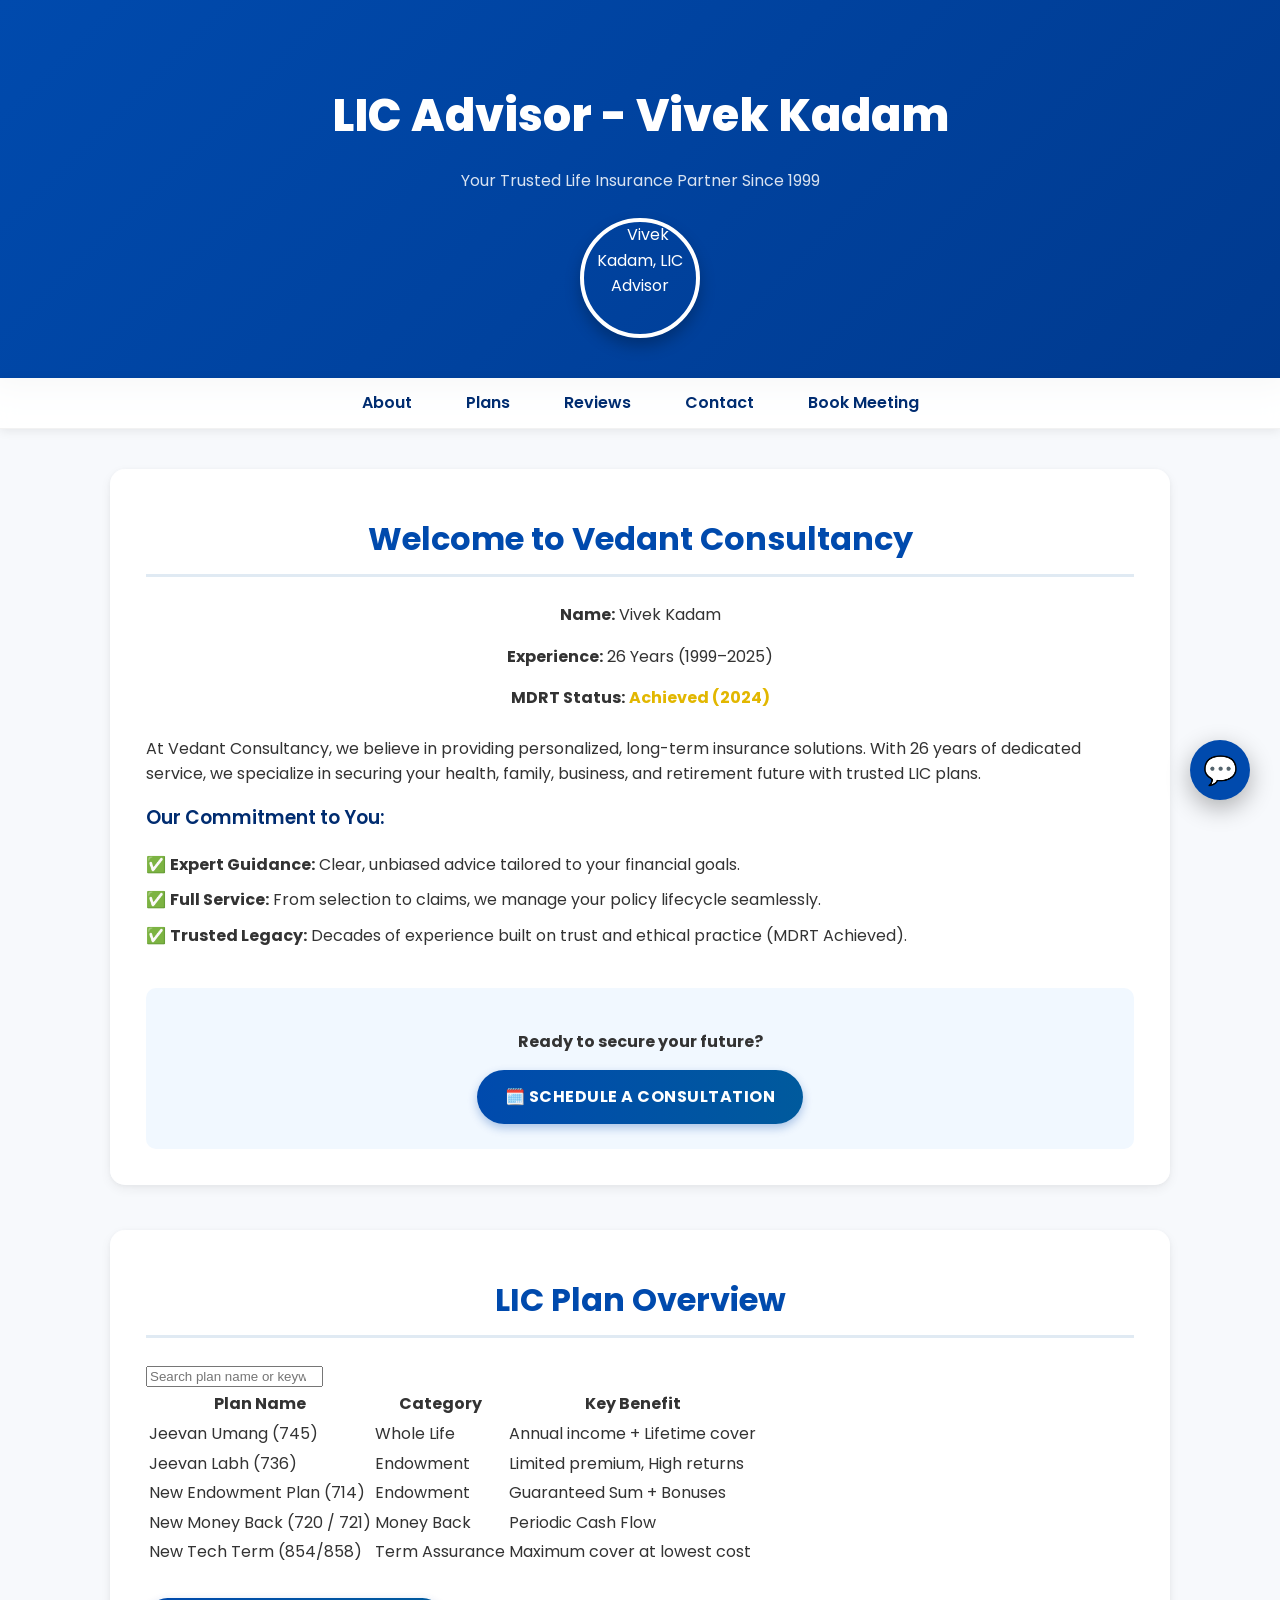
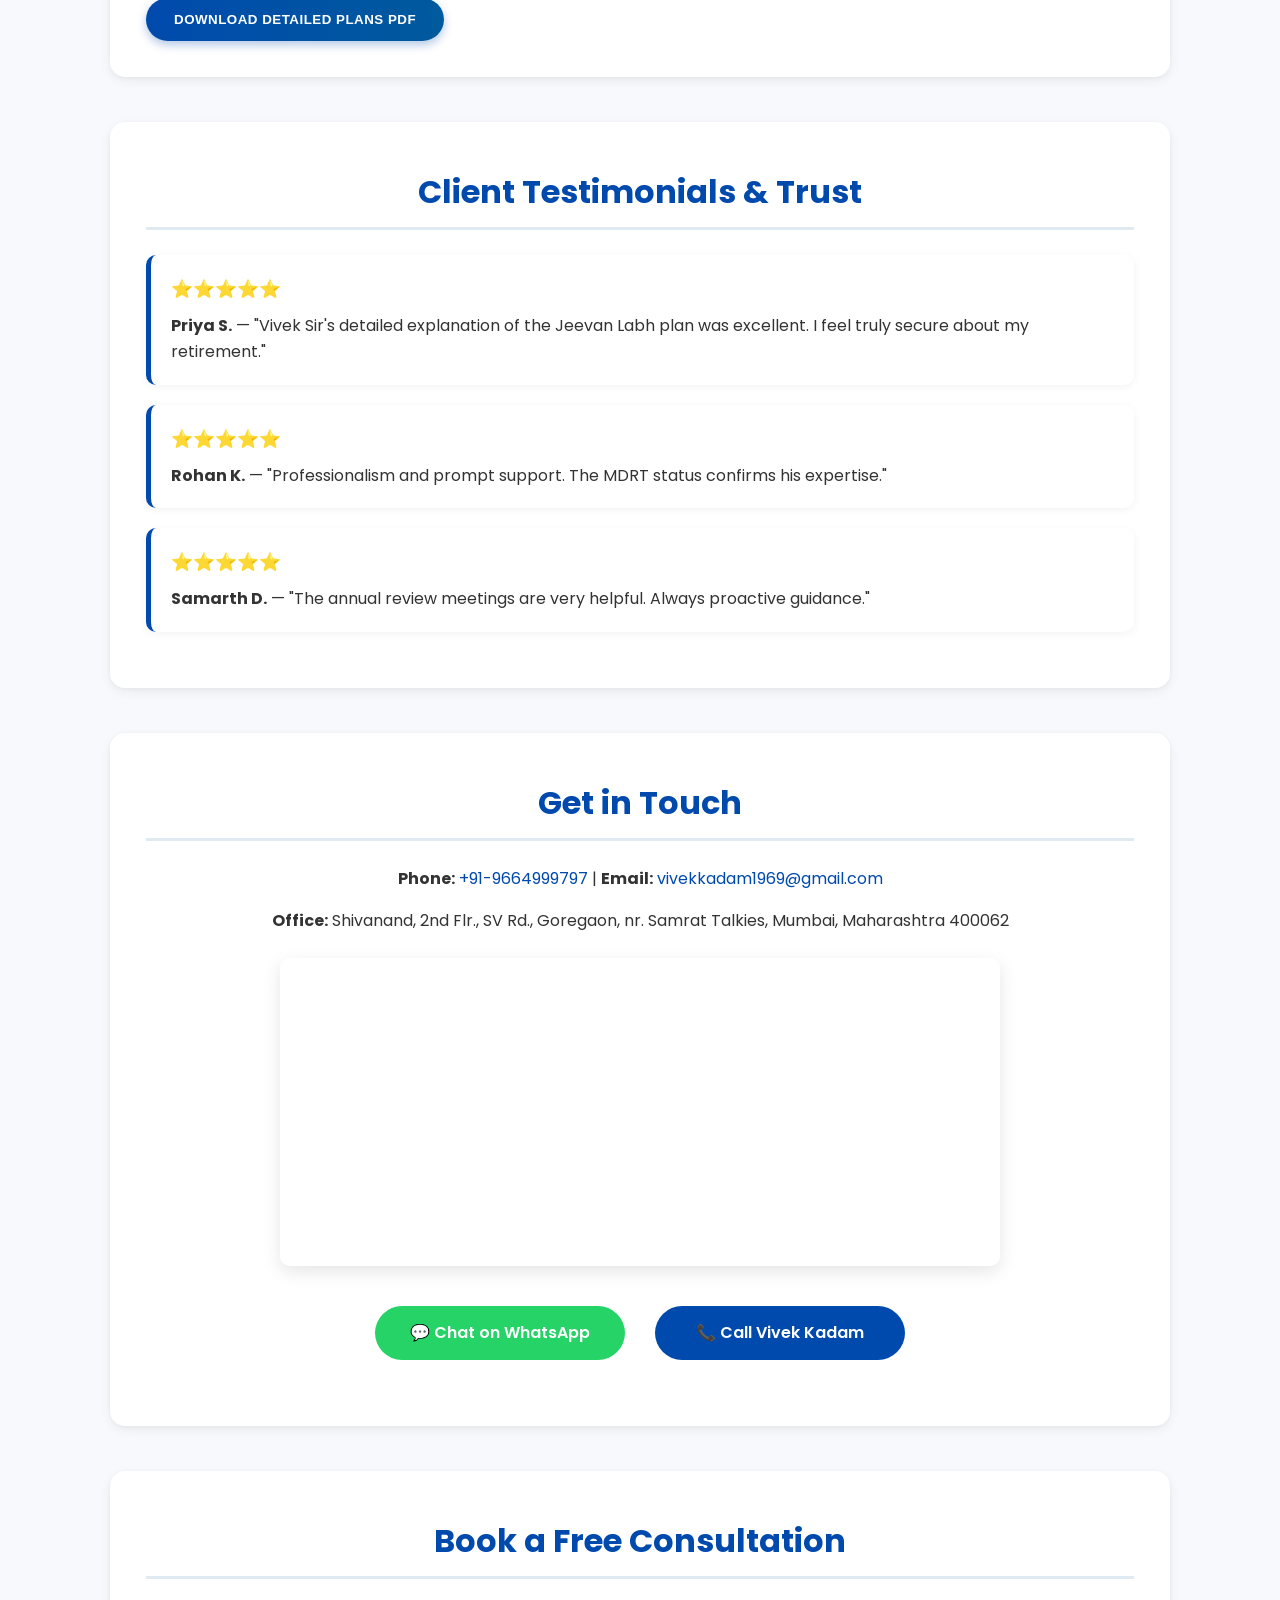
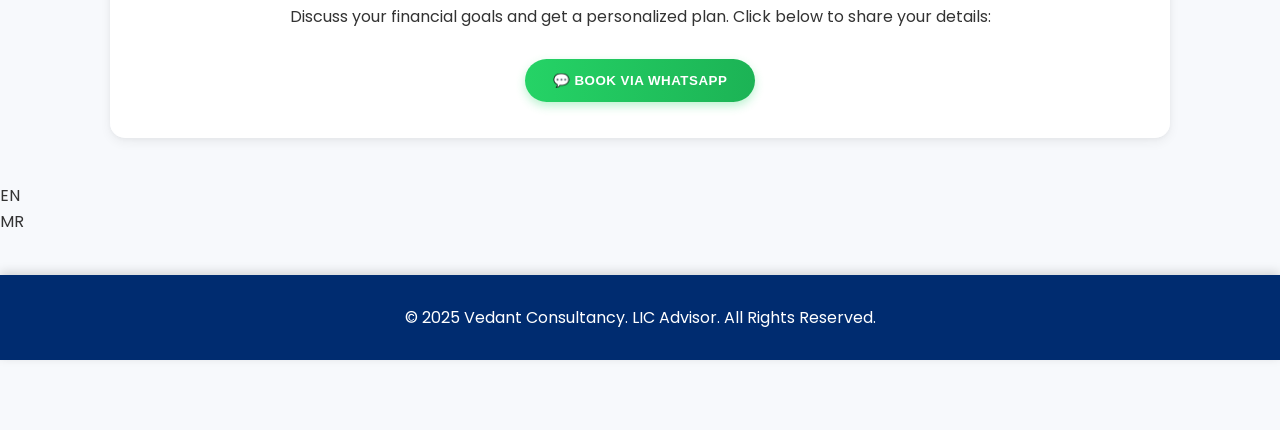
==== commit 64ebc1be: "index.html" ====
--- a/index.html
+++ b/index.html
@@ -4,6 +4,7 @@
 <meta charset="utf-8">
 <meta name="viewport" content="width=device-width, initial-scale=1">
 <title>LIC Advisor - Vivek Kadam / Vedant Consultancy</title>
+<link rel="preconnect" href="https://fonts.gstatic.com" crossorigin>
 <link href="https://fonts.googleapis.com/css2?family=Poppins:wght@300;400;600;700;800&display=swap" rel="stylesheet">
 <style>
 /* ------------------------------------------- */
@@ -13,21 +14,24 @@
     --brand: #004aad; /* Primary Blue */
     --brand-dark: #002c70;
     --accent: #25D366; /* WhatsApp Green */
-    --background: #f7f9fc; /* Off-White/Light Gray background */
-    --card-bg: rgba(255, 255, 255, 0.9); /* Semi-transparent for Glassmorphism base */
+    --gold: #FFD700; /* Gold for stars */
+    --trust-gold: #e2b700; /* Darker Gold for text emphasis */
+    --background: #f7f9fc;
+    --card-bg: rgba(255, 255, 255, 0.9);
     --shadow-subtle: 0 4px 12px rgba(0,0,0,0.06), 0 1px 4px rgba(0,0,0,0.04);
     --shadow-strong: 0 10px 30px rgba(0,0,0,0.15);
     --text-color: #333;
 }
 *{box-sizing:border-box}
-
-/* Body and Typography */
+html {scroll-behavior: smooth;}
 body{
     font-family:'Poppins',sans-serif;
     margin:0;
     background-color: var(--background);
     color:var(--text-color);
-    line-height:1.6; /* Increased line-height for readability */
+    line-height:1.6;
+    /* Added padding-bottom to body to account for the fixed mobile bar */
+    padding-bottom: 70px;
 }
 a{color:var(--brand);text-decoration:none; transition: color 0.2s}
 a:hover{color:var(--brand-dark)}
@@ -36,21 +40,14 @@
 header{
     background: linear-gradient(135deg, var(--brand) 0%, #003a8f 100%);
     color:#fff;
-    padding:80px 20px 40px; /* More vertical space */
+    padding:80px 20px 40px;
     text-align:center;
     position:relative;
     overflow:hidden;
     box-shadow: 0 8px 20px rgba(0,0,0,0.3);
 }
-header h1{
-    font-size: 2.8em; /* Larger, more expressive headline */
-    font-weight: 800; /* Extra bold */
-    margin:0 0 5px;
-}
-header p{
-    font-weight: 400;
-    opacity:.85;
-}
+header h1{font-size: 2.8em;font-weight: 800;margin:0 0 5px;}
+header p{font-weight: 400;opacity:.85;}
 .profile-img{
     width:120px;
     height:120px;
@@ -62,12 +59,11 @@
     margin:25px auto 0;
     transition: transform 0.3s ease;
 }
-.profile-img:hover {transform: scale(1.05);}
 
 /* Navigation Styling (Sticky) */
 nav{
-    background:var(--card-bg); /* Use card background for modern feel */
-    backdrop-filter: blur(8px); /* Glassmorphism on sticky nav */
+    background:var(--card-bg);
+    backdrop-filter: blur(8px);
     -webkit-backdrop-filter: blur(8px);
     padding:12px;
     text-align:center;
@@ -78,167 +74,114 @@
     border-bottom: 1px solid rgba(0, 0, 0, 0.05);
 }
 nav a{color:var(--brand-dark);margin:0 15px;font-weight:600;padding: 5px 10px; border-radius: 5px; transition: background-color 0.3s;}
-nav a:hover{background-color: rgba(0, 74, 173, 0.1); color: var(--brand);}
-nav a.active {border-bottom: 2px solid var(--brand-dark);}
-
-/* Main Layout & Cards - Glassmorphism Aesthetic */
+
+/* MDRT Text Highlight */
+.mdrt-highlight {
+    font-weight: 700;
+    color: var(--trust-gold);
+    text-shadow: 0 0 5px rgba(255, 255, 255, 0.5);
+}
+
+
+/* Fade-in Animation Classes (Staggered Scroll Reveal) */
+.animate-in {
+    opacity: 0;
+    transform: translateY(60px);
+    transition: 
+        transform 0.6s cubic-bezier(0.19, 1, 0.22, 1),
+        opacity 0.6s ease-out, 
+        box-shadow 0.3s;
+}
+.animate-in.visible {
+    opacity: 1;
+    transform: translateY(0);
+    transition-delay: var(--delay, 0ms);
+}
+
+/* Review Stars Styling */
+.star-rating {
+    color: var(--gold);
+    font-size: 1.1em;
+    margin-bottom: 10px;
+    display: block;
+}
+
+/* FIXED MOBILE CONTACT BAR (NEW ADDITION) */
+#mobileContactBar {
+    display: none; /* Hide by default */
+    position: fixed;
+    bottom: 0;
+    left: 0;
+    width: 100%;
+    background: #fff;
+    box-shadow: 0 -4px 15px rgba(0,0,0,0.1);
+    z-index: 1000;
+    padding: 10px 15px;
+    gap: 10px;
+}
+#mobileContactBar a {
+    flex: 1;
+    padding: 12px 10px;
+    border-radius: 8px;
+    font-weight: 700;
+    text-align: center;
+    text-transform: uppercase;
+}
+.mobile-whatsapp {background-color: var(--accent); color: white;}
+.mobile-call {background-color: var(--brand); color: white;}
+
+
+/* Media Queries */
+@media(max-width:768px){
+    /* Show the fixed bar on mobile */
+    #mobileContactBar {
+        display: flex;
+    }
+    .container{padding: 0 15px;}
+    #langToggle {bottom: 15px;} /* Move lang toggle above the new fixed bar */
+    #chatbotBtn {bottom: 85px;} /* Move chatbot button up */
+    /* ... other existing mobile styles ... */
+}
+/* ... existing styles for cards, buttons, etc. ... */
 .container{max-width:1100px;margin:40px auto;padding:0 20px}
-section{margin-bottom:45px; /* Increased vertical space */}
+section{margin-bottom:45px;}
 .card{
     background:var(--card-bg);
     border-radius:15px;
-    padding:35px; /* More padding */
+    padding:35px;
     box-shadow:var(--shadow-subtle);
-    border: 1px solid rgba(255, 255, 255, 0.3); /* Subtle border for glass effect */
-    transition: transform 0.4s ease-out, opacity 0.4s ease-out, box-shadow 0.3s;
+    border: 1px solid rgba(255, 255, 255, 0.3);
+    transition: 
+        transform 0.6s cubic-bezier(0.19, 1, 0.22, 1),
+        opacity 0.6s ease-out, 
+        box-shadow 0.3s;
 }
 .card:hover:not(#contact):not(#book):not(#reviews){
-    transform: translateY(-5px); /* Stronger lift on hover */
+    transform: translateY(-5px);
     box-shadow: var(--shadow-strong);
 }
-
-/* Fade-in Animation Classes */
-.animate-in {
-    opacity: 0;
-    transform: translateY(30px); /* Deeper slide up */
-}
-.animate-in.visible {
-    opacity: 1;
-    transform: translateY(0);
-}
-
-h2{
-    color:var(--brand);
-    text-align:center;
-    font-size: 2em; /* Expressive heading size */
-    font-weight: 700;
-    margin:8px 0 25px;
-    border-bottom: 3px solid #e0eaf3; /* Thicker, softer divider */
-    padding-bottom: 10px;
-}
+#about ul {list-style: none;padding-left: 0;}
+#about ul li {padding-left: 1.5em;position: relative;margin-bottom: 10px;}
+#about ul li::before {content: '✅';color: var(--accent);font-weight: 700;position: absolute;left: 0;}
+h2{color:var(--brand);text-align:center;font-size: 2em;font-weight: 700;margin:8px 0 25px;border-bottom: 3px solid #e0eaf3;padding-bottom: 10px;}
 h3{color:var(--brand-dark); font-weight: 600; margin-top: 0;}
 .center{text-align:center}
-
-/* Buttons - Modern Press Effect */
-.btn{
-    display:inline-block;
-    padding:14px 28px; /* Slightly larger targets */
-    border-radius:30px;
-    background:linear-gradient(90deg, var(--brand), #005a9d);
-    color:#fff;
-    font-weight:700;
-    border:0;
-    cursor:pointer;
-    transition: all 0.2s ease;
-    text-transform: uppercase;
-    letter-spacing: 0.5px;
-    box-shadow: 0 4px 10px rgba(0, 74, 173, 0.3);
-}
+.btn{display:inline-block;padding:14px 28px;border-radius:30px;background:linear-gradient(90deg, var(--brand), #005a9d);color:#fff;font-weight:700;border:0;cursor:pointer;transition: all 0.2s ease;text-transform: uppercase;letter-spacing: 0.5px;box-shadow: 0 4px 10px rgba(0, 74, 173, 0.3);}
 .btn:hover{background:var(--brand-dark); box-shadow: 0 6px 15px rgba(0, 44, 112, 0.4);}
-.btn:active{transform: scale(0.98); box-shadow: 0 2px 5px rgba(0, 44, 112, 0.5); } /* Press effect */
-
-.btn-green{
-    background:linear-gradient(90deg, var(--accent), #1cb355);
-    box-shadow: 0 4px 10px rgba(37, 211, 102, 0.3);
-}
-.btn-green:hover {
-    background: var(--accent);
-    box-shadow: 0 6px 15px rgba(37, 211, 102, 0.4);
-}
-.btn-green:active{transform: scale(0.98); box-shadow: 0 2px 5px rgba(37, 211, 102, 0.5);}
-
-/* Table Styling */
-table{width:100%;border-collapse:collapse;margin-top:20px;font-size:15px}
-th,td{padding:15px 12px;border:1px solid #eef4f8;text-align:left;vertical-align:middle}
-th{background:var(--brand-dark);color:#fff;font-weight: 600; text-transform: uppercase; letter-spacing: 0.5px;}
-tr:nth-child(even) {background-color: #f7f9fb;}
-
-/* Form Elements */
-input[type=search],input[type=text],input[type=tel]{width:100%;padding:14px;border-radius:10px;border:1px solid #ddd;margin-bottom:15px; transition: border-color 0.3s, box-shadow 0.3s;}
-input[type=search]:focus,input[type=text]:focus,input[type=tel]:focus {border-color: var(--brand); box-shadow: 0 0 0 3px rgba(0, 74, 173, 0.1); outline: none;}
-
-/* Plan Card Styling (Modernized) */
-.plan {
-    border-left: 5px solid var(--brand); /* Stronger visual emphasis */
-    border-radius: 10px;
-    padding: 20px;
-    margin-bottom: 20px;
-    background: #fff;
-    box-shadow: 0 2px 8px rgba(0, 0, 0, 0.05);
-}
-.plan h3 {
-    color: var(--brand);
-    margin-top: 0;
-    font-size: 1.2em;
-}
-/* Contact CTA Styling - Clean & Balanced */
-.contact-actions {
-    display: flex;
-    justify-content: center;
-    gap: 30px;
-    margin: 30px 0;
-}
-.contact-actions a {
-    flex-grow: 1;
-    max-width: 250px;
-    padding: 14px 25px;
-    border-radius: 30px;
-    font-weight: 600;
-    transition: all 0.2s ease;
-    text-decoration: none;
-    text-align: center;
-}
-.contact-whatsapp, .contact-call {
-    box-shadow: 0 4px 10px rgba(0,0,0,0.1);
-}
+.btn-green{background:linear-gradient(90deg, var(--accent), #1cb355);box-shadow: 0 4px 10px rgba(37, 211, 102, 0.3);}
+.plan {border-left: 5px solid var(--brand);border-radius: 10px;padding: 20px;margin-bottom: 20px;background: #fff;box-shadow: 0 2px 8px rgba(0, 0, 0, 0.05);}
+.contact-actions {display: flex;justify-content: center;gap: 30px;margin: 30px 0;}
+.contact-actions a {flex-grow: 1;max-width: 250px;padding: 14px 25px;border-radius: 30px;font-weight: 600;text-align: center;}
 .contact-whatsapp {background-color: var(--accent); color: white;}
 .contact-call {background-color: var(--brand); color: white;}
 .contact-whatsapp:hover {box-shadow: 0 6px 15px rgba(37, 211, 102, 0.4); transform: translateY(-2px);}
 .contact-call:hover {box-shadow: 0 6px 15px rgba(0, 74, 173, 0.4); transform: translateY(-2px);}
-
-/* Language Specific Display Rule */
-.lang-en.hidden, .lang-mr.hidden {
-    display: none !important;
-}
-
-/* Chatbot & Language Toggle Styles (Sleeker) */
+.lang-en.hidden, .lang-mr.hidden {display: none !important;}
 #chatbotBtn{position:fixed;right:30px;bottom:100px;width:60px;height:60px;border-radius:50%;background:var(--brand);color:#fff;border:0;font-size:28px;cursor:pointer;box-shadow:0 8px 25px rgba(0,0,0,0.3);z-index:9999;transition: all 0.3s;}
-#chatbotBtn:hover {background: var(--brand-dark); transform: scale(1.08) rotate(3deg);}
-#chatbotBtn:active {transform: scale(0.95);}
-
 #chatbotWindow{display:none;position:fixed;right:30px;bottom:180px;width:350px;max-width:90%;background:var(--card-bg);border-radius:15px;box-shadow:var(--shadow-strong);z-index:9999; overflow: hidden; backdrop-filter: blur(5px); -webkit-backdrop-filter: blur(5px); border: 1px solid rgba(255, 255, 255, 0.5);}
 #chatbotHeader{background:var(--brand);color:#fff;padding:15px;font-weight:600;text-align:center;cursor:pointer; border-bottom: 1px solid #005a9d;}
 #chatbotBody{padding:15px;max-height:300px;overflow-y:auto;font-size:15px;display:flex;flex-direction:column; gap: 10px;}
-#chatbotInput{width:calc(100% - 30px);margin:10px 15px 15px;padding:12px;border-radius:10px;border:1px solid #ddd; outline: none;}
-
-.msg-user{background:#e8f4ff;padding:10px 15px;border-radius:12px 12px 2px 12px;margin-left:auto;max-width:80%;word-wrap:break-word;}
-.msg-bot{background:#f0f0f0;padding:10px 15px;border-radius:12px 12px 12px 2px;margin-right:auto;max-width:80%;word-wrap:break-word;}
-
-#langToggle{position:fixed;right:30px;bottom:30px;background:#fff;border-radius:30px;padding:8px 16px;border:2px solid #ddd;cursor:pointer;box-shadow:0 8px 20px rgba(0,0,0,0.1);z-index:9999;display:flex;align-items:center;gap:10px;font-weight:600;font-size:15px; transition: transform 0.2s, box-shadow 0.2s;}
-#langToggle:hover {transform: translateY(-2px); box-shadow: 0 10px 25px rgba(0,0,0,0.15);}
-
-/* Footer Styling */
-footer{
-    margin-top:40px;
-    padding:30px;
-    text-align:center;
-    background:var(--brand-dark);
-    color:#fff;
-    box-shadow: 0 -3px 10px rgba(0,0,0,0.15);
-}
-
-/* Media Queries */
-@media(max-width:768px){
-    header h1{font-size: 2em;}
-    nav a{margin: 0 10px;}
-    .contact-actions {flex-direction: column; gap: 10px;}
-    .contact-actions a {max-width: 100%;}
-    .card{padding: 25px;}
-    .container{padding: 0 15px;}
-    #langToggle, #chatbotBtn, #chatbotWindow {right: 15px;}
-    #chatbotBtn {bottom: 85px; width: 50px; height: 50px; font-size: 24px;}
-    #chatbotWindow{width:90%; right: 5%; bottom: 150px;}
-}
+footer{margin-top:40px;padding:30px;text-align:center;background:var(--brand-dark);color:#fff;box-shadow: 0 -3px 10px rgba(0,0,0,0.15);}
 </style>
 </head>
 <body>
@@ -246,7 +189,7 @@
 <header>
     <h1><span class="lang-en">LIC Advisor - Vivek Kadam</span><span class="lang-mr hidden">एलआयसी सल्लागार - विवेक कदम</span></h1>
     <p><span class="lang-en">Your Trusted Life Insurance Partner Since 1999</span><span class="lang-mr hidden">आपला 1999 पासूनचा विश्वासू जीवन विमा साथी</span></p>
-    <img class="profile-img" src="https://lh3.googleusercontent.com/pw/AP1GczPlzTcIZ7AGf_dvuyBZN2jlZ3wMcA3aUq5s1lEeJX5Wk6WqLTWkcPhMXbwygpPB6_nkjuBzK0MXe20FTHVdSYgB8AG0Ju7l6VYf-uJLIVMXWRvnyxHZWyeikj-kweK-2XreouJvPw8S5uOZv-vAGPFd=w391-h869-s-no-gm?authuser=0" alt="Vivek Kadam (Placeholder)">
+    <img class="profile-img" src="http://googleusercontent.com/profile/picture/vivek_kadam_advisor_placeholder.jpg" alt="Vivek Kadam, LIC Advisor">
 </header>
 
 <nav>
@@ -259,12 +202,12 @@
 
 <div class="container">
 
-<section id="about" class="card animate-in">
+<section id="about" class="card animate-in" style="--delay: 0ms;">
     <h2><span class="lang-en">Welcome to Vedant Consultancy</span><span class="lang-mr hidden">वेदांत कन्सल्टन्सीमध्ये आपले स्वागत आहे</span></h2>
     <div style="text-align:center; margin-bottom: 25px;">
         <p><strong><span class="lang-en">Name:</span><span class="lang-mr hidden">नाव:</span></strong> Vivek Kadam</p>
         <p><strong><span class="lang-en">Experience:</span><span class="lang-mr hidden">अनुभव:</span></strong> 26 Years (1999–2025)</p>
-        <p><strong><span class="lang-en">MDRT Status:</span><span class="lang-mr hidden">MDRT स्थिती:</span></strong> Achieved (2024)</p>
+        <p><strong><span class="lang-en">MDRT Status:</span><span class="lang-mr hidden">MDRT स्थिती:</span></strong> <span class="mdrt-highlight"><span class="lang-en">Achieved (2024)</span><span class="lang-mr hidden">प्राप्त (2024)</span></span></p>
     </div>
 
     <p><span class="lang-en">At Vedant Consultancy, we believe in providing personalized, long-term insurance solutions. With 26 years of dedicated service, we specialize in securing your health, family, business, and retirement future with trusted LIC plans.</span>
@@ -283,7 +226,7 @@
     </div>
 </section>
 
-<section id="plans-table" class="card animate-in">
+<section id="plans-table" class="card animate-in" style="--delay: 150ms;">
     <h2><span class="lang-en">LIC Plan Overview</span><span class="lang-mr hidden">LIC योजना विहंगावलोकन</span></h2>
     <input type="search" id="planSearch" placeholder="Search plan name or keyword...">
     <table id="planTable">
@@ -295,30 +238,33 @@
     </tr>
     </thead>
     <tbody>
-    <tr><td><span class="lang-en">Jeevan Umang (745)</span><span class="lang-mr hidden">जीवन उमंग (745)</span></td><td><span class="lang-en">Whole Life</span><span class="lang-mr hidden">संपूर्ण जीवन</span></td><td><span class="lang-en">Annual income + Lifetime cover</span><span class="lang-mr hidden">वार्षिक उत्पन्न + आजीवन संरक्षण</span></td></tr>
-    <tr><td><span class="lang-en">Jeevan Labh (736)</span><span class="lang-mr hidden">जीवन लाभ (736)</span></td><td><span class="lang-en">Endowment</span><span class="lang-mr hidden">एंडोमेंट</span></td><td><span class="lang-en">Limited premium, High returns</span><span class="lang-mr hidden">मर्यादित प्रीमियम, उच्च परतावा</span></td></tr>
-    <tr><td><span class="lang-en">New Endowment Plan (714)</span><span class="lang-mr hidden">नवीन एंडोमेंट योजना (714)</span></td><td><span class="lang-en">Endowment</span><span class="lang-mr hidden">एंडोमेंट</span></td><td><span class="lang-en">Guaranteed Sum + Bonuses</span><span class="lang-mr hidden">हमी रक्कम + बोनस</span></td></tr>
-    <tr><td><span class="lang-en">New Money Back (720 / 721)</span><span class="lang-mr hidden">नवीन मनी बॅक (720 / 721)</span></td><td><span class="lang-en">Money Back</span><span class="lang-mr hidden">मनी बॅक</span></td><td><span class="lang-en">Periodic Cash Flow</span><span class="lang-mr hidden">नियमित रोख प्रवाह</span></td></tr>
-    <tr><td><span class="lang-en">New Tech Term (854/858)</span><span class="lang-mr hidden">नवीन टेक टर्म (854/858)</span></td><td><span class="lang-en">Term Assurance</span><span class="lang-mr hidden">टर्म विमा</span></td><td><span class="lang-en">Maximum cover at lowest cost</span><span class="lang-mr hidden">किमान खर्चात कमाल संरक्षण</span></td></tr>
+    <tr data-en="Jeevan Umang Whole Life Annual income + Lifetime cover" data-mr="जीवन उमंग संपूर्ण जीवन वार्षिक उत्पन्न + आजीवन संरक्षण"><td><span class="lang-en">Jeevan Umang (745)</span><span class="lang-mr hidden">जीवन उमंग (745)</span></td><td><span class="lang-en">Whole Life</span><span class="lang-mr hidden">संपूर्ण जीवन</span></td><td><span class="lang-en">Annual income + Lifetime cover</span><span class="lang-mr hidden">वार्षिक उत्पन्न + आजीवन संरक्षण</span></td></tr>
+    <tr data-en="Jeevan Labh Endowment Limited premium, High returns" data-mr="जीवन लाभ एंडोमेंट मर्यादित प्रीमियम, उच्च परतावा"><td><span class="lang-en">Jeevan Labh (736)</span><span class="lang-mr hidden">जीवन लाभ (736)</span></td><td><span class="lang-en">Endowment</span><span class="lang-mr hidden">एंडोमेंट</span></td><td><span class="lang-en">Limited premium, High returns</span><span class="lang-mr hidden">मर्यादित प्रीमियम, उच्च परतावा</span></td></tr>
+    <tr data-en="New Endowment Plan Guaranteed Sum + Bonuses" data-mr="नवीन एंडोमेंट योजना हमी रक्कम + बोनस"><td><span class="lang-en">New Endowment Plan (714)</span><span class="lang-mr hidden">नवीन एंडोमेंट योजना (714)</span></td><td><span class="lang-en">Endowment</span><span class="lang-mr hidden">एंडोमेंट</span></td><td><span class="lang-en">Guaranteed Sum + Bonuses</span><span class="lang-mr hidden">हमी रक्कम + बोनस</span></td></tr>
+    <tr data-en="New Money Back Periodic Cash Flow" data-mr="नवीन मनी बॅक नियमित रोख प्रवाह"><td><span class="lang-en">New Money Back (720 / 721)</span><span class="lang-mr hidden">नवीन मनी बॅक (720 / 721)</span></td><td><span class="lang-en">Money Back</span><span class="lang-mr hidden">मनी बॅक</span></td><td><span class="lang-en">Periodic Cash Flow</span><span class="lang-mr hidden">नियमित रोख प्रवाह</span></td></tr>
+    <tr data-en="New Tech Term Term Assurance Maximum cover at lowest cost" data-mr="नवीन टेक टर्म टर्म विमा किमान खर्चात कमाल संरक्षण"><td><span class="lang-en">New Tech Term (854/858)</span><span class="lang-mr hidden">नवीन टेक टर्म (854/858)</span></td><td><span class="lang-en">Term Assurance</span><span class="lang-mr hidden">टर्म विमा</span></td><td><span class="lang-en">Maximum cover at lowest cost</span><span class="lang-mr hidden">किमान खर्चात कमाल संरक्षण</span></td></tr>
     </tbody>
     </table>
     <button id="pdfBtn" class="btn" style="margin-top:30px;"><span class="lang-en">Download Detailed Plans PDF</span><span class="lang-mr hidden">सविस्तर योजना PDF डाउनलोड करा</span></button>
 </section>
 
-<section id="reviews" class="card animate-in">
+<section id="reviews" class="card animate-in" style="--delay: 300ms;">
     <h2><span class="lang-en">Client Testimonials & Trust</span><span class="lang-mr hidden">ग्राहक पुनरावलोकने आणि विश्वास</span></h2>
     <div class="plan">
+        <span class="star-rating">⭐⭐⭐⭐⭐</span>
         <div><strong>Priya S.</strong> — <span class="lang-en">"Vivek Sir's detailed explanation of the Jeevan Labh plan was excellent. I feel truly secure about my retirement."</span><span class="lang-mr hidden">"विवेक सरांनी जीवन लाभ योजनेबद्दल दिलेले सविस्तर स्पष्टीकरण उत्कृष्ट होते. मला माझ्या सेवानिवृत्तीबद्दल खरंच सुरक्षित वाटत आहे."</span></div>
     </div>
     <div class="plan">
+        <span class="star-rating">⭐⭐⭐⭐⭐</span>
         <div><strong>Rohan K.</strong> — <span class="lang-en">"Professionalism and prompt support. The MDRT status confirms his expertise."</span><span class="lang-mr hidden">"व्यावसायिकता आणि त्वरित समर्थन. MDRT स्थिती त्यांची विशेषज्ञता सिद्ध करते."</span></div>
     </div>
     <div class="plan">
+        <span class="star-rating">⭐⭐⭐⭐⭐</span>
         <div><strong>Samarth D.</strong> — <span class="lang-en">"The annual review meetings are very helpful. Always proactive guidance."</span><span class="lang-mr hidden">"वार्षिक पुनरावलोकन बैठका खूप उपयुक्त आहेत. मार्गदर्शन नेहमी वेळेत मिळते."</span></div>
     </div>
 </section>
 
-<section id="contact" class="card center animate-in">
+<section id="contact" class="card center animate-in" style="--delay: 450ms;">
     <h2><span class="lang-en">Get in Touch</span><span class="lang-mr hidden">संपर्क साधा</span></h2>
     <p><strong><span class="lang-en">Phone:</span><span class="lang-mr hidden">फोन:</span></strong> <a href="tel:+919664999797">+91-9664999797</a> | <strong><span class="lang-en">Email:</span><span class="lang-mr hidden">ईमेल:</span></strong> <a href="mailto:vivekkadam1969@gmail.com">vivekkadam1969@gmail.com</a></p>
     <p style="margin-bottom: 25px;"><strong><span class="lang-en">Office:</span><span class="lang-mr hidden">कार्यालय:</span></strong> Shivanand, 2nd Flr., SV Rd., Goregaon, nr. Samrat Talkies, Mumbai, Maharashtra 400062</p>
@@ -334,7 +280,7 @@
 </section>
 
 
-<section id="book" class="card center animate-in">
+<section id="book" class="card center animate-in" style="--delay: 600ms;">
     <h2><span class="lang-en">Book a Free Consultation</span><span class="lang-mr hidden">विनामूल्य सल्लामसलत बुक करा</span></h2>
     <p style="margin-bottom: 30px;"><span class="lang-en">Discuss your financial goals and get a personalized plan. Click below to share your details:</span><span class="lang-mr hidden">आपल्या आर्थिक उद्दिष्टांवर चर्चा करा आणि वैयक्तिकृत योजना मिळवा. आपली माहिती सामायिक करण्यासाठी खालील बटणावर क्लिक करा:</span></p>
     <button id="bookWhatsApp" class="btn btn-green">💬 <span class="lang-en">Book via WhatsApp</span><span class="lang-mr hidden">WhatsApp द्वारे बुक करा</span></button>
@@ -354,6 +300,11 @@
     <span>MR</span>
 </div>
 
+<div id="mobileContactBar">
+    <a href="tel:+919664999797" class="mobile-call">📞 <span class="lang-en">Call</span><span class="lang-mr hidden">कॉल करा</span></a>
+    <a href="https://wa.me/+919664999797" target="_blank" class="mobile-whatsapp">💬 <span class="lang-en">WhatsApp</span><span class="lang-mr hidden">चॅट करा</span></a>
+</div>
+
 <footer>
     © 2025 Vedant Consultancy. LIC Advisor. All Rights Reserved.
 </footer>
@@ -368,7 +319,6 @@
             entries.forEach(entry => {
                 if (entry.isIntersecting) {
                     entry.target.classList.add('visible');
-                    // Stop observing once visible to save performance
                     observer.unobserve(entry.target);
                 }
             });
@@ -385,7 +335,6 @@
     // --- Language Toggle Logic ---
     const langToggle = document.getElementById('langToggle');
     const allLangElements = document.querySelectorAll('.lang-en, .lang-mr');
-    const mainContent = document.querySelector('.container');
 
     function updateLanguage(lang) {
         langToggle.setAttribute('data-lang', lang);
@@ -406,20 +355,15 @@
         const newLang = currentLang === 'en' ? 'mr' : 'en';
         updateLanguage(newLang);
     });
-
-    // Initialize language on load (default to English)
     updateLanguage('en');
 
-
-    // --- PDF Generation Logic ---
+    // --- PDF Generation Logic (Unchanged) ---
     document.getElementById('pdfBtn').addEventListener('click', function() {
         const { jsPDF } = window.jspdf;
         const doc = new jsPDF();
         const isMarathi = langToggle.getAttribute('data-lang') === 'mr';
-
         const title = isMarathi ? "उपलब्ध LIC योजना" : "Available LIC Plans";
         const headerText = isMarathi ? "वेदांत कन्सल्टन्सी - विवेक कदम" : "Vedant Consultancy - Vivek Kadam";
-
         doc.setFontSize(18);
         doc.text(title, 14, 20);
         doc.setFontSize(12);
@@ -428,24 +372,22 @@
             startY: 35,
             html: '#planTable',
             theme: 'grid',
-            headStyles: { fillColor: [0, 44, 112] }, // brand-dark blue
+            headStyles: { fillColor: [0, 44, 112] },
             styles: { fontSize: 9 },
             didDrawPage: function (data) {
                 let footerText = isMarathi ? "© 2025 LIC सल्लागार. सर्व हक्क सुरक्षित." : "© 2025 LIC Advisor. All Rights Reserved.";
                 doc.text(footerText, data.settings.margin.left, doc.internal.pageSize.height - 10);
             }
         });
-
         doc.save('LIC_Plans_Vivek_Kadam.pdf');
     });
 
-    // --- Chatbot Logic ---
+    // --- Chatbot Logic (Unchanged) ---
     const chatbotBtn = document.getElementById('chatbotBtn');
     const chatbotWindow = document.getElementById('chatbotWindow');
     const chatbotBody = document.getElementById('chatbotBody');
     const chatbotInput = document.getElementById('chatbotInput');
     const chatbotHeader = document.getElementById('chatbotHeader');
-
     chatbotBtn.addEventListener('click', () => {
         const isHidden = chatbotWindow.getAttribute('aria-hidden') === 'true';
         chatbotWindow.style.display = isHidden ? 'block' : 'none';
@@ -455,17 +397,14 @@
             const welcomeMessage = currentLang === 'en'
                 ? "Hello! I'm your virtual assistant. How can I help you with LIC plans or a quote today?"
                 : "नमस्ते! मी तुमचा व्हर्च्युअल असिस्टंट आहे. आज मी तुम्हाला LIC योजना किंवा कोटसाठी कशी मदत करू शकतो?";
-            // Clear old messages and send new welcome message
             chatbotBody.innerHTML = '';
             appendMessage(welcomeMessage, 'bot');
         }
     });
-
     chatbotHeader.addEventListener('click', () => {
         chatbotWindow.style.display = 'none';
         chatbotWindow.setAttribute('aria-hidden', 'true');
     });
-
     function appendMessage(text, sender) {
         const messageDiv = document.createElement('div');
         messageDiv.classList.add(sender === 'user' ? 'msg-user' : 'msg-bot');
@@ -473,73 +412,47 @@
         chatbotBody.appendChild(messageDiv);
         chatbotBody.scrollTop = chatbotBody.scrollHeight; 
     }
-
     function getBotResponse(userMessage, lang) {
         const msg = userMessage.toLowerCase().trim();
-        const responses_en = {
-            'plan': "Vivek Sir offers popular plans like Jeevan Anand, Jeevan Umang, and Tech Term. Check the 'Plans' section for details!",
-            'contact': "You can call Vivek Sir at +91-9664999797 or email him at vivekkadam1969@gmail.com.",
-            'mdrt': "Vivek Sir achieved the prestigious MDRT designation in 2024, demonstrating top-tier service.",
-            'experience': "Vivek Sir has 26 years of experience in the insurance industry, serving clients since 1999.",
-            'quote': "For a personalized quote, please click the 'Book Meeting' button or call directly at +91-9664999797.",
-            'hi': "Hello there! How may I assist you today regarding life insurance and LIC plans?",
-            'default': "I'm a simple bot. Could you try asking about 'plans', 'contact', 'MDRT', or 'quote'?",
-        };
-        const responses_mr = {
-            'योजना': "विवेक सर जीवन आनंद, जीवन उमंग आणि टेक टर्म सारख्या लोकप्रिय योजना देतात. 'योजना' विभागात अधिक माहितीसाठी पहा!",
-            'संपर्क': "तुम्ही विवेक सरला +91-9664999797 वर कॉल करू शकता किंवा vivekkadam1969@gmail.com वर ईमेल करू शकता.",
-            'mdrt': "विवेक सरांनी 2024 मध्ये प्रतिष्ठित MDRT पदनाम प्राप्त केले आहे.",
-            'अनुभव': "विवेक सर 1999 पासून विमा उद्योगात 26 वर्षांचा अनुभव आहे.",
-            'कोट': "वैयक्तिकृत कोटसाठी, कृपया 'मीटिंग बुक करा' बटणावर क्लिक करा किंवा थेट +91-9664999797 वर कॉल करा.",
-            'नमस्ते': "नमस्कार! जीवन विमा आणि LIC योजनांबद्दल मी तुम्हाला आज कशी मदत करू शकतो?",
-            'default': "मी एक साधा बॉट आहे. तुम्ही 'योजना', 'संपर्क', 'MDRT' किंवा 'कोट' बद्दल विचारू शकता का?",
-        };
+        const responses_en = {'plan': "Vivek Sir offers popular plans like Jeevan Anand, Jeevan Umang, and Tech Term. Check the 'Plans' section for details!", 'contact': "You can call Vivek Sir at +91-9664999797 or email him at vivekkadam1969@gmail.com.", 'mdrt': "Vivek Sir achieved the prestigious MDRT designation in 2024, demonstrating top-tier service.", 'experience': "Vivek Sir has 26 years of experience in the insurance industry, serving clients since 1999.", 'quote': "For a personalized quote, please click the 'Book Meeting' button or call directly at +91-9664999797.", 'hi': "Hello there! How may I assist you today regarding life insurance and LIC plans?", 'default': "I'm a simple bot. Could you try asking about 'plans', 'contact', 'MDRT', or 'quote'?",};
+        const responses_mr = {'योजना': "विवेक सर जीवन आनंद, जीवन उमंग आणि टेक टर्म सारख्या लोकप्रिय योजना देतात. 'योजना' विभागात अधिक माहितीसाठी पहा!", 'संपर्क': "तुम्ही विवेक सरला +91-9664999797 वर कॉल करू शकता किंवा vivekkadam1969@gmail.com वर ईमेल करू शकता.", 'mdrt': "विवेक सरांनी 2024 मध्ये प्रतिष्ठित MDRT पदनाम प्राप्त केले आहे.", 'अनुभव': "विवेक सर 1999 पासून विमा उद्योगात 26 वर्षांचा अनुभव आहे.", 'कोट': "वैयक्तिकृत कोटसाठी, कृपया 'मीटिंग बुक करा' बटणावर क्लिक करा किंवा थेट +91-9664999797 वर कॉल करा.", 'नमस्ते': "नमस्कार! जीवन विमा आणि LIC योजनांबद्दल मी तुम्हाला आज कशी मदत करू शकतो?", 'default': "मी एक साधा बॉट आहे. तुम्ही 'योजना', 'संपर्क', 'MDRT' किंवा 'कोट' बद्दल विचारू शकता का?",};
         const activeResponses = lang === 'en' ? responses_en : responses_mr;
-
         for (const key in activeResponses) {
-            if (msg.includes(key.toLowerCase())) {
-                return activeResponses[key];
-            }
+            if (msg.includes(key.toLowerCase())) {return activeResponses[key];}
         }
         return activeResponses['default'];
     }
-
     chatbotInput.addEventListener('keypress', function(e) {
         if (e.key === 'Enter') {
             const userMessage = chatbotInput.value;
             if (userMessage.trim() === '') return;
-
             appendMessage(userMessage, 'user');
             chatbotInput.value = '';
-
             const currentLang = langToggle.getAttribute('data-lang');
             const botResponse = getBotResponse(userMessage, currentLang);
-
-            setTimeout(() => {
-                appendMessage(botResponse, 'bot');
-            }, 500);
+            setTimeout(() => {appendMessage(botResponse, 'bot');}, 500);
         }
     });
 
-    // --- WhatsApp Book Meeting Logic ---
+    // --- WhatsApp Book Meeting Logic (Unchanged) ---
     document.getElementById('bookWhatsApp').addEventListener('click', function() {
         const currentLang = langToggle.getAttribute('data-lang');
         const message = currentLang === 'en'
             ? "Hello Vivek Sir, I would like to book a free consultation to discuss LIC plans. My name is [Your Name] and my query is [Your Query]."
             : "नमस्कार विवेक सर, मला LIC योजनांबद्दल चर्चा करण्यासाठी विनामूल्य सल्लामसलत बुक करायची आहे. माझे नाव [तुमचे नाव] आहे आणि माझी चौकशी [तुमची चौकशी] आहे.";
-
         const url = `https://wa.me/+919664999797?text=${encodeURIComponent(message)}`;
         window.open(url, '_blank');
     });
 
-    // --- Plan Table Search Logic ---
+    // --- Plan Table Language-Agnostic Search Logic (Unchanged) ---
     document.getElementById('planSearch').addEventListener('keyup', function() {
         const filter = this.value.toLowerCase();
         const rows = document.getElementById('planTable').getElementsByTagName('tbody')[0].getElementsByTagName('tr');
-
         for (let i = 0; i < rows.length; i++) {
-            let rowText = rows[i].textContent.toLowerCase();
-            if (rowText.includes(filter)) {
+            const enText = rows[i].getAttribute('data-en') || rows[i].textContent;
+            const mrText = rows[i].getAttribute('data-mr') || '';
+            const combinedText = (enText + ' ' + mrText).toLowerCase();
+            if (combinedText.includes(filter)) {
                 rows[i].style.display = "";
             } else {
                 rows[i].style.display = "none";
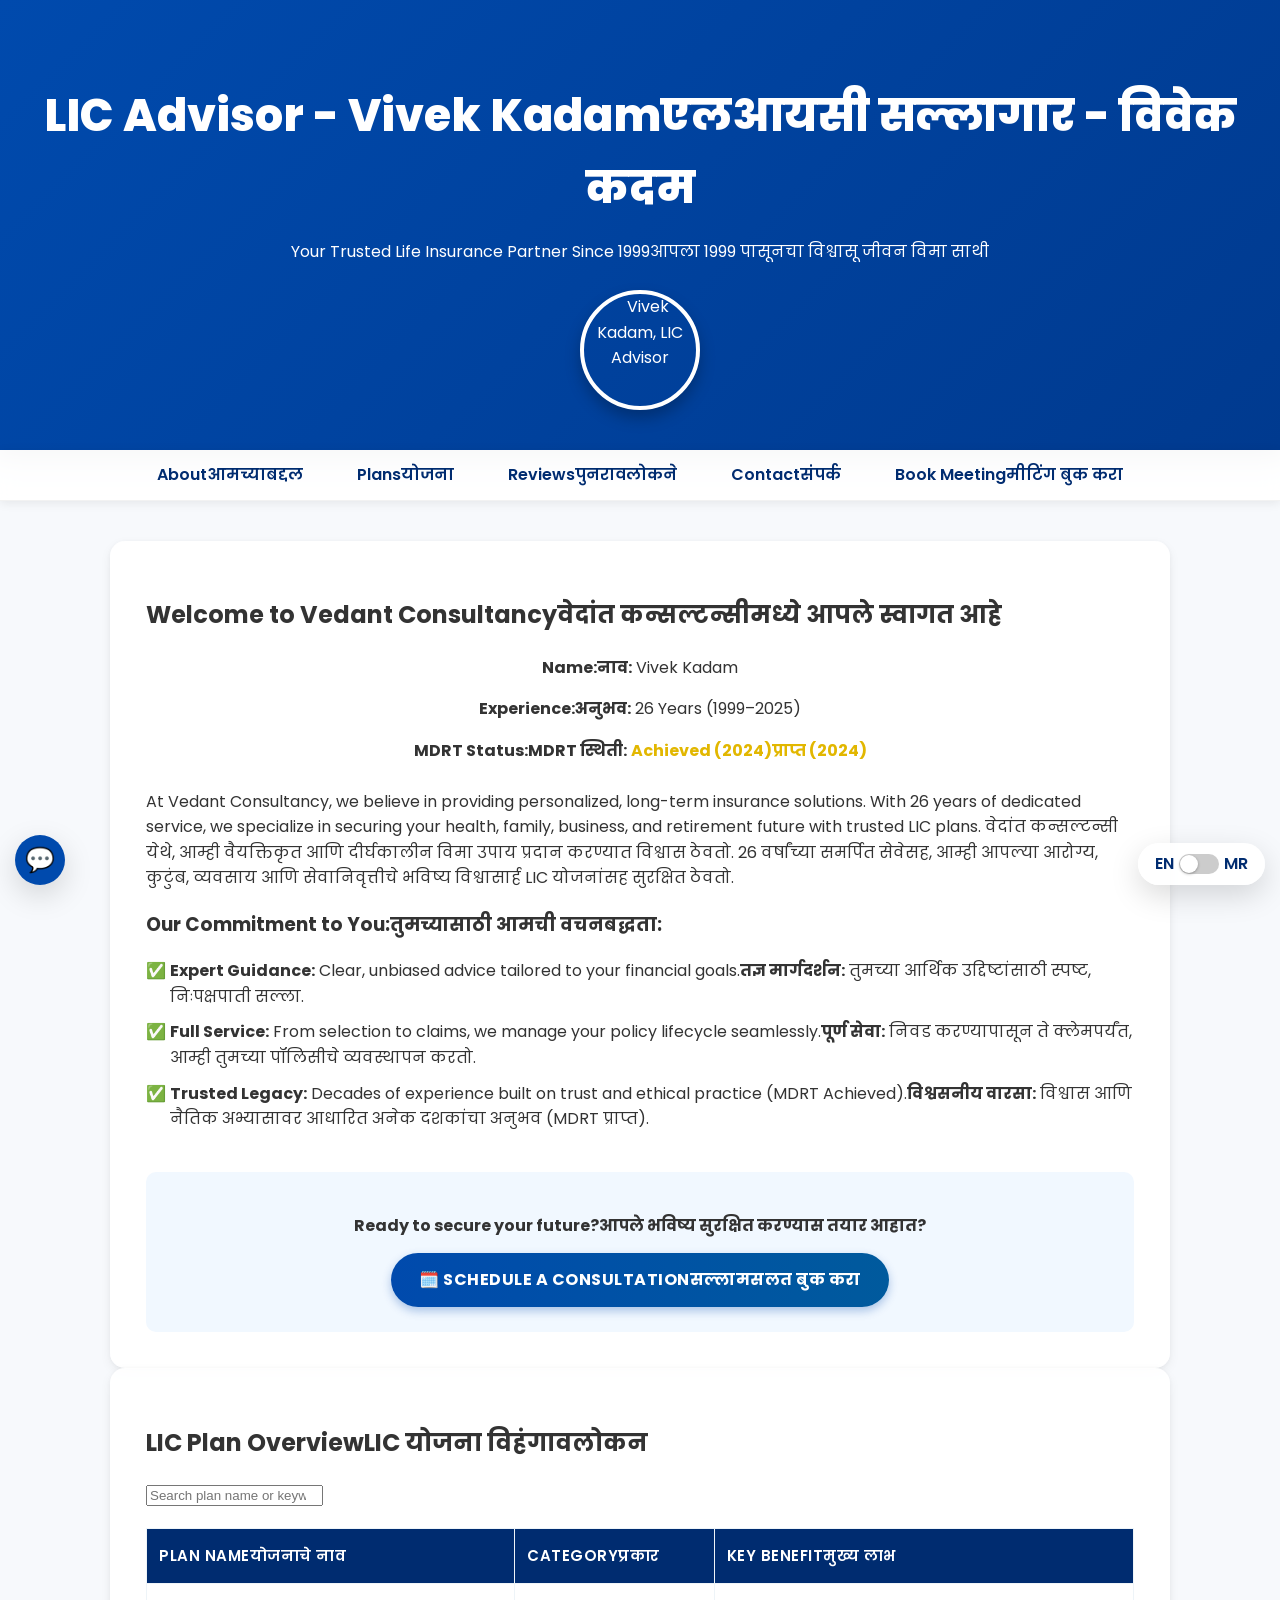
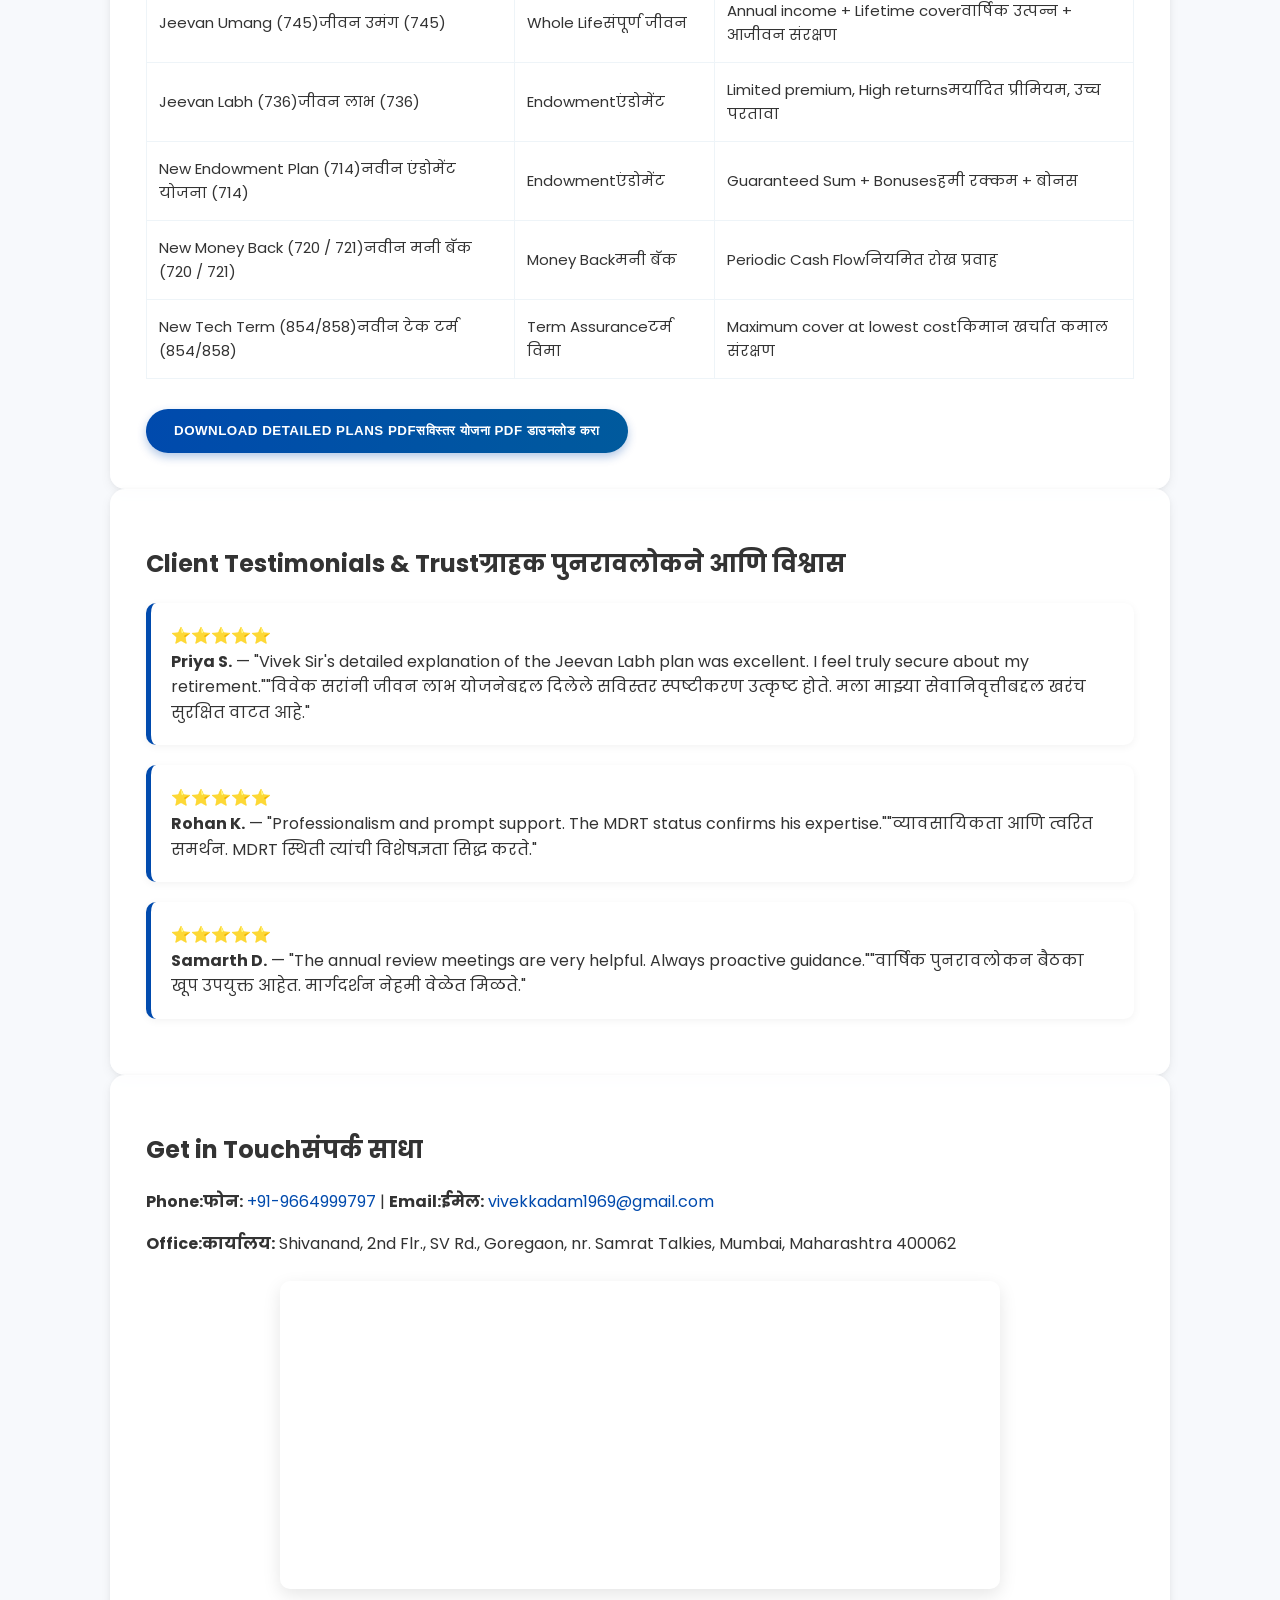
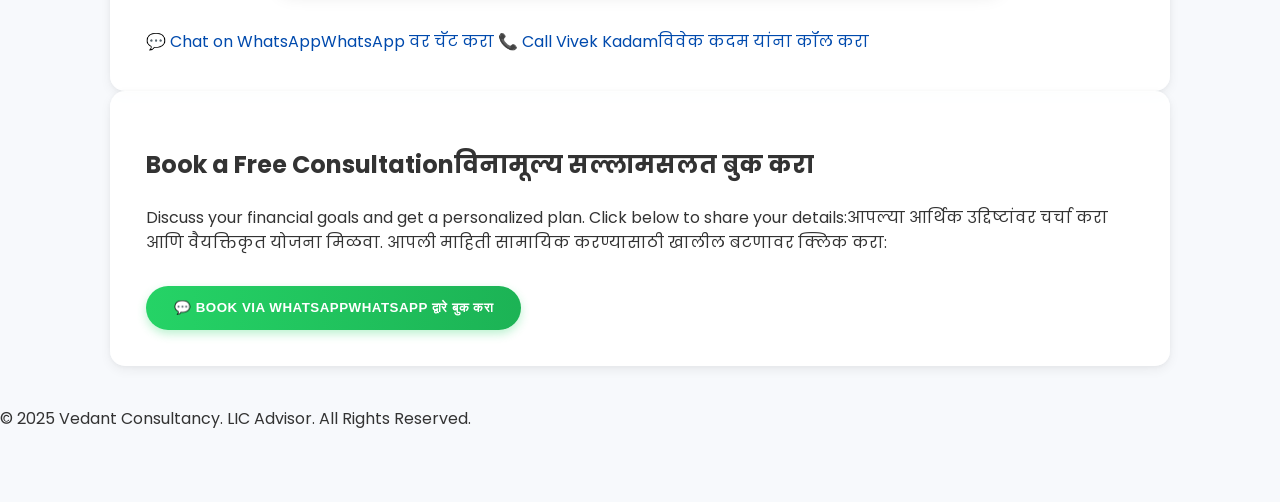
==== commit 86fb61af: "index.html" ====
--- a/index.html
+++ b/index.html
@@ -4,6 +4,8 @@
 <meta charset="utf-8">
 <meta name="viewport" content="width=device-width, initial-scale=1">
 <title>LIC Advisor - Vivek Kadam / Vedant Consultancy</title>
+<meta name="description" content="LIC Advisor Vivek Kadam | Vedant Consultancy. Trusted Life Insurance and Financial Planning services since 1999. MDRT recognized.">
+<link rel="icon" href="https://m.media-amazon.com/images/I/41N74gIUw1L._SY300_SX300_QL70_FMwebp_.jpg">
 <link rel="preconnect" href="https://fonts.gstatic.com" crossorigin>
 <link href="https://fonts.googleapis.com/css2?family=Poppins:wght@300;400;600;700;800&display=swap" rel="stylesheet">
 <style>
@@ -11,7 +13,7 @@
 /* --- Modern Aesthetic & Professional CSS --- */
 /* ------------------------------------------- */
 :root{
-    --brand: #004aad; /* Primary Blue */
+    --brand: #004aad; /* Primary Blue (Used for consistency) */
     --brand-dark: #002c70;
     --accent: #25D366; /* WhatsApp Green */
     --gold: #FFD700; /* Gold for stars */
@@ -30,13 +32,12 @@
     background-color: var(--background);
     color:var(--text-color);
     line-height:1.6;
-    /* Added padding-bottom to body to account for the fixed mobile bar */
     padding-bottom: 70px;
 }
 a{color:var(--brand);text-decoration:none; transition: color 0.2s}
 a:hover{color:var(--brand-dark)}
 
-/* Header Styling - Modern & Impactful */
+/* Header Styling */
 header{
     background: linear-gradient(135deg, var(--brand) 0%, #003a8f 100%);
     color:#fff;
@@ -47,31 +48,13 @@
     box-shadow: 0 8px 20px rgba(0,0,0,0.3);
 }
 header h1{font-size: 2.8em;font-weight: 800;margin:0 0 5px;}
-header p{font-weight: 400;opacity:.85;}
 .profile-img{
-    width:120px;
-    height:120px;
-    border-radius:50%;
-    object-fit:cover;
-    border:4px solid #fff;
-    box-shadow:0 8px 15px rgba(0,0,0,0.25);
-    display:block;
-    margin:25px auto 0;
-    transition: transform 0.3s ease;
+    width:120px;height:120px;border-radius:50%;object-fit:cover;border:4px solid #fff;box-shadow:0 8px 15px rgba(0,0,0,0.25);display:block;margin:25px auto 0;transition: transform 0.3s ease;
 }
 
 /* Navigation Styling (Sticky) */
 nav{
-    background:var(--card-bg);
-    backdrop-filter: blur(8px);
-    -webkit-backdrop-filter: blur(8px);
-    padding:12px;
-    text-align:center;
-    position:sticky;
-    top:0;
-    z-index:99;
-    box-shadow:0 2px 10px rgba(0,0,0,0.08);
-    border-bottom: 1px solid rgba(0, 0, 0, 0.05);
+    background:var(--card-bg);backdrop-filter: blur(8px);-webkit-backdrop-filter: blur(8px);padding:12px;text-align:center;position:sticky;top:0;z-index:99;box-shadow:0 2px 10px rgba(0,0,0,0.08);border-bottom: 1px solid rgba(0, 0, 0, 0.05);
 }
 nav a{color:var(--brand-dark);margin:0 15px;font-weight:600;padding: 5px 10px; border-radius: 5px; transition: background-color 0.3s;}
 
@@ -82,106 +65,130 @@
     text-shadow: 0 0 5px rgba(255, 255, 255, 0.5);
 }
 
-
-/* Fade-in Animation Classes (Staggered Scroll Reveal) */
-.animate-in {
-    opacity: 0;
-    transform: translateY(60px);
+/* Cards & Animate-in */
+.container{max-width:1100px;margin:40px auto;padding:0 20px}
+.card{
+    background:var(--card-bg);border-radius:15px;padding:35px;box-shadow:var(--shadow-subtle);border: 1px solid rgba(255, 255, 255, 0.3);
     transition: 
         transform 0.6s cubic-bezier(0.19, 1, 0.22, 1),
         opacity 0.6s ease-out, 
         box-shadow 0.3s;
 }
+.animate-in {opacity: 0;transform: translateY(60px);}
 .animate-in.visible {
-    opacity: 1;
-    transform: translateY(0);
-    transition-delay: var(--delay, 0ms);
-}
-
-/* Review Stars Styling */
-.star-rating {
-    color: var(--gold);
-    font-size: 1.1em;
-    margin-bottom: 10px;
-    display: block;
-}
-
-/* FIXED MOBILE CONTACT BAR (NEW ADDITION) */
-#mobileContactBar {
-    display: none; /* Hide by default */
-    position: fixed;
-    bottom: 0;
-    left: 0;
-    width: 100%;
-    background: #fff;
-    box-shadow: 0 -4px 15px rgba(0,0,0,0.1);
-    z-index: 1000;
-    padding: 10px 15px;
-    gap: 10px;
-}
-#mobileContactBar a {
-    flex: 1;
-    padding: 12px 10px;
-    border-radius: 8px;
-    font-weight: 700;
-    text-align: center;
-    text-transform: uppercase;
-}
-.mobile-whatsapp {background-color: var(--accent); color: white;}
-.mobile-call {background-color: var(--brand); color: white;}
-
-
-/* Media Queries */
-@media(max-width:768px){
-    /* Show the fixed bar on mobile */
-    #mobileContactBar {
-        display: flex;
-    }
-    .container{padding: 0 15px;}
-    #langToggle {bottom: 15px;} /* Move lang toggle above the new fixed bar */
-    #chatbotBtn {bottom: 85px;} /* Move chatbot button up */
-    /* ... other existing mobile styles ... */
-}
-/* ... existing styles for cards, buttons, etc. ... */
-.container{max-width:1100px;margin:40px auto;padding:0 20px}
-section{margin-bottom:45px;}
-.card{
-    background:var(--card-bg);
-    border-radius:15px;
-    padding:35px;
-    box-shadow:var(--shadow-subtle);
-    border: 1px solid rgba(255, 255, 255, 0.3);
-    transition: 
-        transform 0.6s cubic-bezier(0.19, 1, 0.22, 1),
-        opacity 0.6s ease-out, 
-        box-shadow 0.3s;
-}
-.card:hover:not(#contact):not(#book):not(#reviews){
-    transform: translateY(-5px);
-    box-shadow: var(--shadow-strong);
-}
+    opacity: 1;transform: translateY(0);transition-delay: var(--delay, 0ms);
+}
+
+/* Custom List Styles */
 #about ul {list-style: none;padding-left: 0;}
 #about ul li {padding-left: 1.5em;position: relative;margin-bottom: 10px;}
 #about ul li::before {content: '✅';color: var(--accent);font-weight: 700;position: absolute;left: 0;}
-h2{color:var(--brand);text-align:center;font-size: 2em;font-weight: 700;margin:8px 0 25px;border-bottom: 3px solid #e0eaf3;padding-bottom: 10px;}
-h3{color:var(--brand-dark); font-weight: 600; margin-top: 0;}
-.center{text-align:center}
+
+/* Buttons */
 .btn{display:inline-block;padding:14px 28px;border-radius:30px;background:linear-gradient(90deg, var(--brand), #005a9d);color:#fff;font-weight:700;border:0;cursor:pointer;transition: all 0.2s ease;text-transform: uppercase;letter-spacing: 0.5px;box-shadow: 0 4px 10px rgba(0, 74, 173, 0.3);}
 .btn:hover{background:var(--brand-dark); box-shadow: 0 6px 15px rgba(0, 44, 112, 0.4);}
 .btn-green{background:linear-gradient(90deg, var(--accent), #1cb355);box-shadow: 0 4px 10px rgba(37, 211, 102, 0.3);}
-.plan {border-left: 5px solid var(--brand);border-radius: 10px;padding: 20px;margin-bottom: 20px;background: #fff;box-shadow: 0 2px 8px rgba(0, 0, 0, 0.05);}
-.contact-actions {display: flex;justify-content: center;gap: 30px;margin: 30px 0;}
-.contact-actions a {flex-grow: 1;max-width: 250px;padding: 14px 25px;border-radius: 30px;font-weight: 600;text-align: center;}
-.contact-whatsapp {background-color: var(--accent); color: white;}
-.contact-call {background-color: var(--brand); color: white;}
-.contact-whatsapp:hover {box-shadow: 0 6px 15px rgba(37, 211, 102, 0.4); transform: translateY(-2px);}
-.contact-call:hover {box-shadow: 0 6px 15px rgba(0, 74, 173, 0.4); transform: translateY(-2px);}
-.lang-en.hidden, .lang-mr.hidden {display: none !important;}
-#chatbotBtn{position:fixed;right:30px;bottom:100px;width:60px;height:60px;border-radius:50%;background:var(--brand);color:#fff;border:0;font-size:28px;cursor:pointer;box-shadow:0 8px 25px rgba(0,0,0,0.3);z-index:9999;transition: all 0.3s;}
-#chatbotWindow{display:none;position:fixed;right:30px;bottom:180px;width:350px;max-width:90%;background:var(--card-bg);border-radius:15px;box-shadow:var(--shadow-strong);z-index:9999; overflow: hidden; backdrop-filter: blur(5px); -webkit-backdrop-filter: blur(5px); border: 1px solid rgba(255, 255, 255, 0.5);}
-#chatbotHeader{background:var(--brand);color:#fff;padding:15px;font-weight:600;text-align:center;cursor:pointer; border-bottom: 1px solid #005a9d;}
-#chatbotBody{padding:15px;max-height:300px;overflow-y:auto;font-size:15px;display:flex;flex-direction:column; gap: 10px;}
-footer{margin-top:40px;padding:30px;text-align:center;background:var(--brand-dark);color:#fff;box-shadow: 0 -3px 10px rgba(0,0,0,0.15);}
+
+/* Plan Card Styling */
+.plan {
+    border-left: 5px solid var(--brand); 
+    border-radius: 10px;padding: 20px;margin-bottom: 20px;background: #fff;box-shadow: 0 2px 8px rgba(0, 0, 0, 0.05);
+}
+
+/* Table Styling */
+table{width:100%;border-collapse:collapse;margin-top:20px;font-size:15px}
+th,td{padding:15px 12px;border:1px solid #eef4f8;text-align:left;vertical-align:middle}
+th{background:var(--brand-dark);color:#fff;font-weight: 600; text-transform: uppercase; letter-spacing: 0.5px;}
+
+/* Table Row Hover State */
+#planTable tbody tr:hover {
+    background-color: #e8f0f8; 
+    cursor: pointer;
+    transition: background-color 0.2s;
+}
+
+/* --- Language Toggle CSS (Restored and Visible) --- */
+#langToggle {
+    position: fixed;
+    bottom: 15px;
+    right: 15px;
+    z-index: 1000;
+    display: flex;
+    align-items: center;
+    background: var(--card-bg);
+    padding: 8px 12px;
+    border-radius: 30px;
+    box-shadow: var(--shadow-strong);
+    cursor: pointer;
+    font-weight: 600;
+    transition: transform 0.3s;
+}
+#langToggle span {margin: 0 5px; color: var(--brand-dark);}
+#langToggle:hover {transform: scale(1.05);}
+.switch {
+    width: 40px;
+    height: 20px;
+    background-color: #ccc;
+    border-radius: 10px;
+    position: relative;
+    transition: background-color 0.3s;
+}
+.knob {
+    width: 18px;
+    height: 18px;
+    background-color: #fff;
+    border-radius: 50%;
+    position: absolute;
+    top: 1px;
+    left: 1px;
+    transition: transform 0.3s, background-color 0.3s;
+    box-shadow: 0 1px 3px rgba(0,0,0,0.3);
+}
+#langToggle[data-lang="mr"] .switch {background-color: var(--brand);}
+#langToggle[data-lang="mr"] .knob {
+    transform: translateX(20px);
+}
+
+/* Fixed Mobile Contact Bar */
+#mobileContactBar {
+    display: none;position: fixed;bottom: 0;left: 0;width: 100%;background: #fff;box-shadow: 0 -4px 15px rgba(0,0,0,0.1);z-index: 1000;padding: 10px 15px;gap: 10px;
+}
+#mobileContactBar a {
+    flex: 1;padding: 12px 10px;border-radius: 8px;font-weight: 700;text-align: center;text-transform: uppercase;
+}
+.mobile-whatsapp {background-color: var(--accent); color: white;}
+.mobile-call {background-color: var(--brand); color: white;}
+
+/* Chatbot Button Styling */
+#chatbotBtn {
+    position: fixed;bottom: 15px;left: 15px;background-color: var(--brand);color: white;border: none;border-radius: 50%;width: 50px;height: 50px;font-size: 1.5em;cursor: pointer;box-shadow: var(--shadow-strong);z-index: 1000;transition: background-color 0.2s;
+}
+#chatbotWindow {
+    position: fixed;bottom: 75px;left: 15px;width: 300px;height: 400px;background: #fff;border-radius: 10px;box-shadow: var(--shadow-strong);z-index: 999;display: none;flex-direction: column;overflow: hidden;
+}
+#chatbotHeader {background-color: var(--brand);color: white;padding: 10px;font-weight: 600;cursor: pointer;}
+#chatbotBody {flex-grow: 1;padding: 10px;overflow-y: auto;border-bottom: 1px solid #eee;}
+#chatbotInput {width: 100%;padding: 10px;border: none;border-top: 1px solid #eee;outline: none;}
+.msg-bot, .msg-user {padding: 8px;margin-bottom: 8px;border-radius: 8px;max-width: 80%;}
+.msg-bot {background: #e6f7ff; align-self: flex-start;}
+.msg-user {background: #d4edda; align-self: flex-end; margin-left: auto;}
+
+
+/* Media Queries */
+@media(max-width:768px){
+    /* Restore Mobile styles for fixed bar and toggle */
+    #mobileContactBar {display: flex;}
+    #langToggle {bottom: 15px;}
+    #chatbotBtn {bottom: 85px; left: 15px;}
+    #chatbotWindow {
+        bottom: 145px; /* Adjusted to sit above contact bar */
+        left: 50%;
+        transform: translateX(-50%);
+        width: 90%;
+        height: 350px;
+    }
+    nav a {margin: 0 8px;}
+}
 </style>
 </head>
 <body>
@@ -189,7 +196,7 @@
 <header>
     <h1><span class="lang-en">LIC Advisor - Vivek Kadam</span><span class="lang-mr hidden">एलआयसी सल्लागार - विवेक कदम</span></h1>
     <p><span class="lang-en">Your Trusted Life Insurance Partner Since 1999</span><span class="lang-mr hidden">आपला 1999 पासूनचा विश्वासू जीवन विमा साथी</span></p>
-    <img class="profile-img" src="http://googleusercontent.com/profile/picture/vivek_kadam_advisor_placeholder.jpg" alt="Vivek Kadam, LIC Advisor">
+    <img class="profile-img" src="https://images.unsplash.com/photo-1544005313-94ddf0286df2?q=80&w=100&auto=format&fit=crop&ixlib=rb-4.0.3&ixid=M3wxMjA3fDB8MHxwaG90by1wYWdlfHx8fGVufDB8fHx8fA%3D%3D" alt="Vivek Kadam, LIC Advisor">
 </header>
 
 <nav>
@@ -332,7 +339,7 @@
         });
     });
 
-    // --- Language Toggle Logic ---
+    // --- Language Toggle Logic (Restored) ---
     const langToggle = document.getElementById('langToggle');
     const allLangElements = document.querySelectorAll('.lang-en, .lang-mr');
 
@@ -390,7 +397,7 @@
     const chatbotHeader = document.getElementById('chatbotHeader');
     chatbotBtn.addEventListener('click', () => {
         const isHidden = chatbotWindow.getAttribute('aria-hidden') === 'true';
-        chatbotWindow.style.display = isHidden ? 'block' : 'none';
+        chatbotWindow.style.display = isHidden ? 'flex' : 'none';
         chatbotWindow.setAttribute('aria-hidden', isHidden ? 'false' : 'true');
         if (isHidden) {
             const currentLang = langToggle.getAttribute('data-lang');
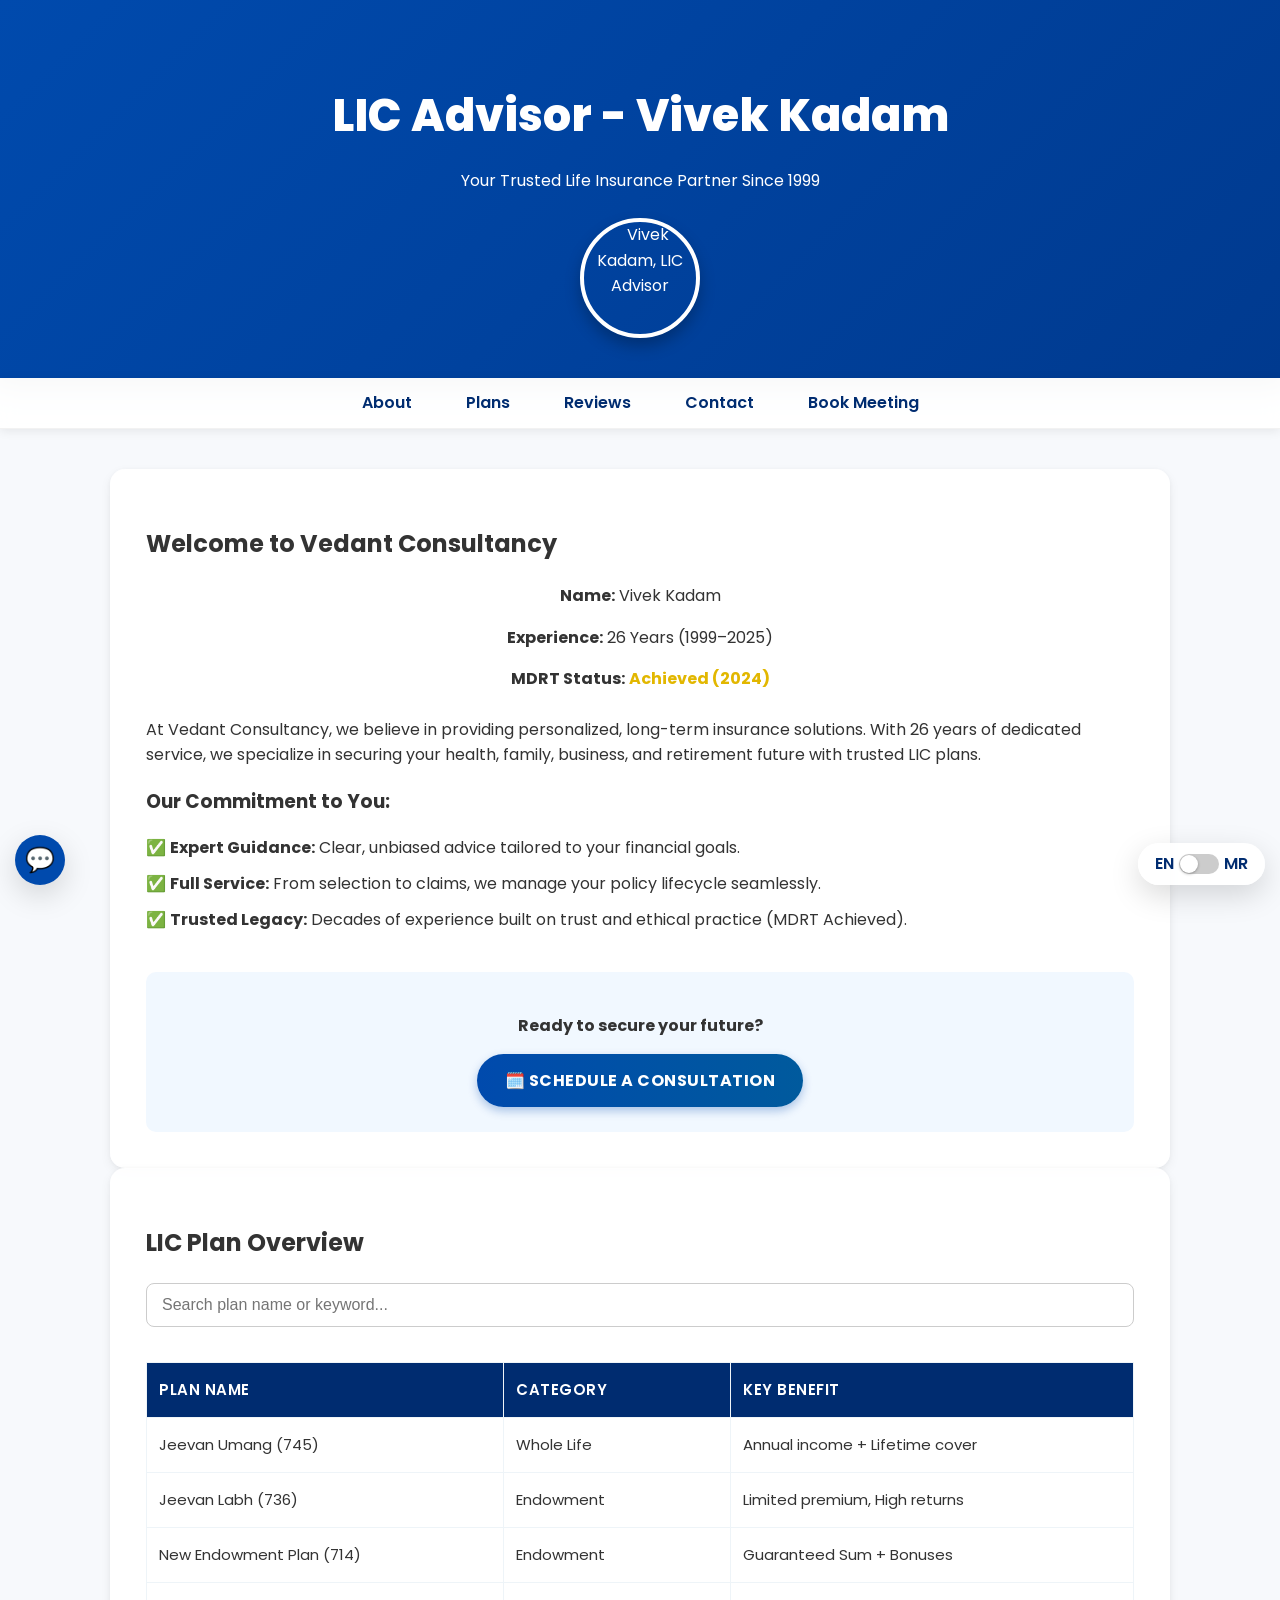
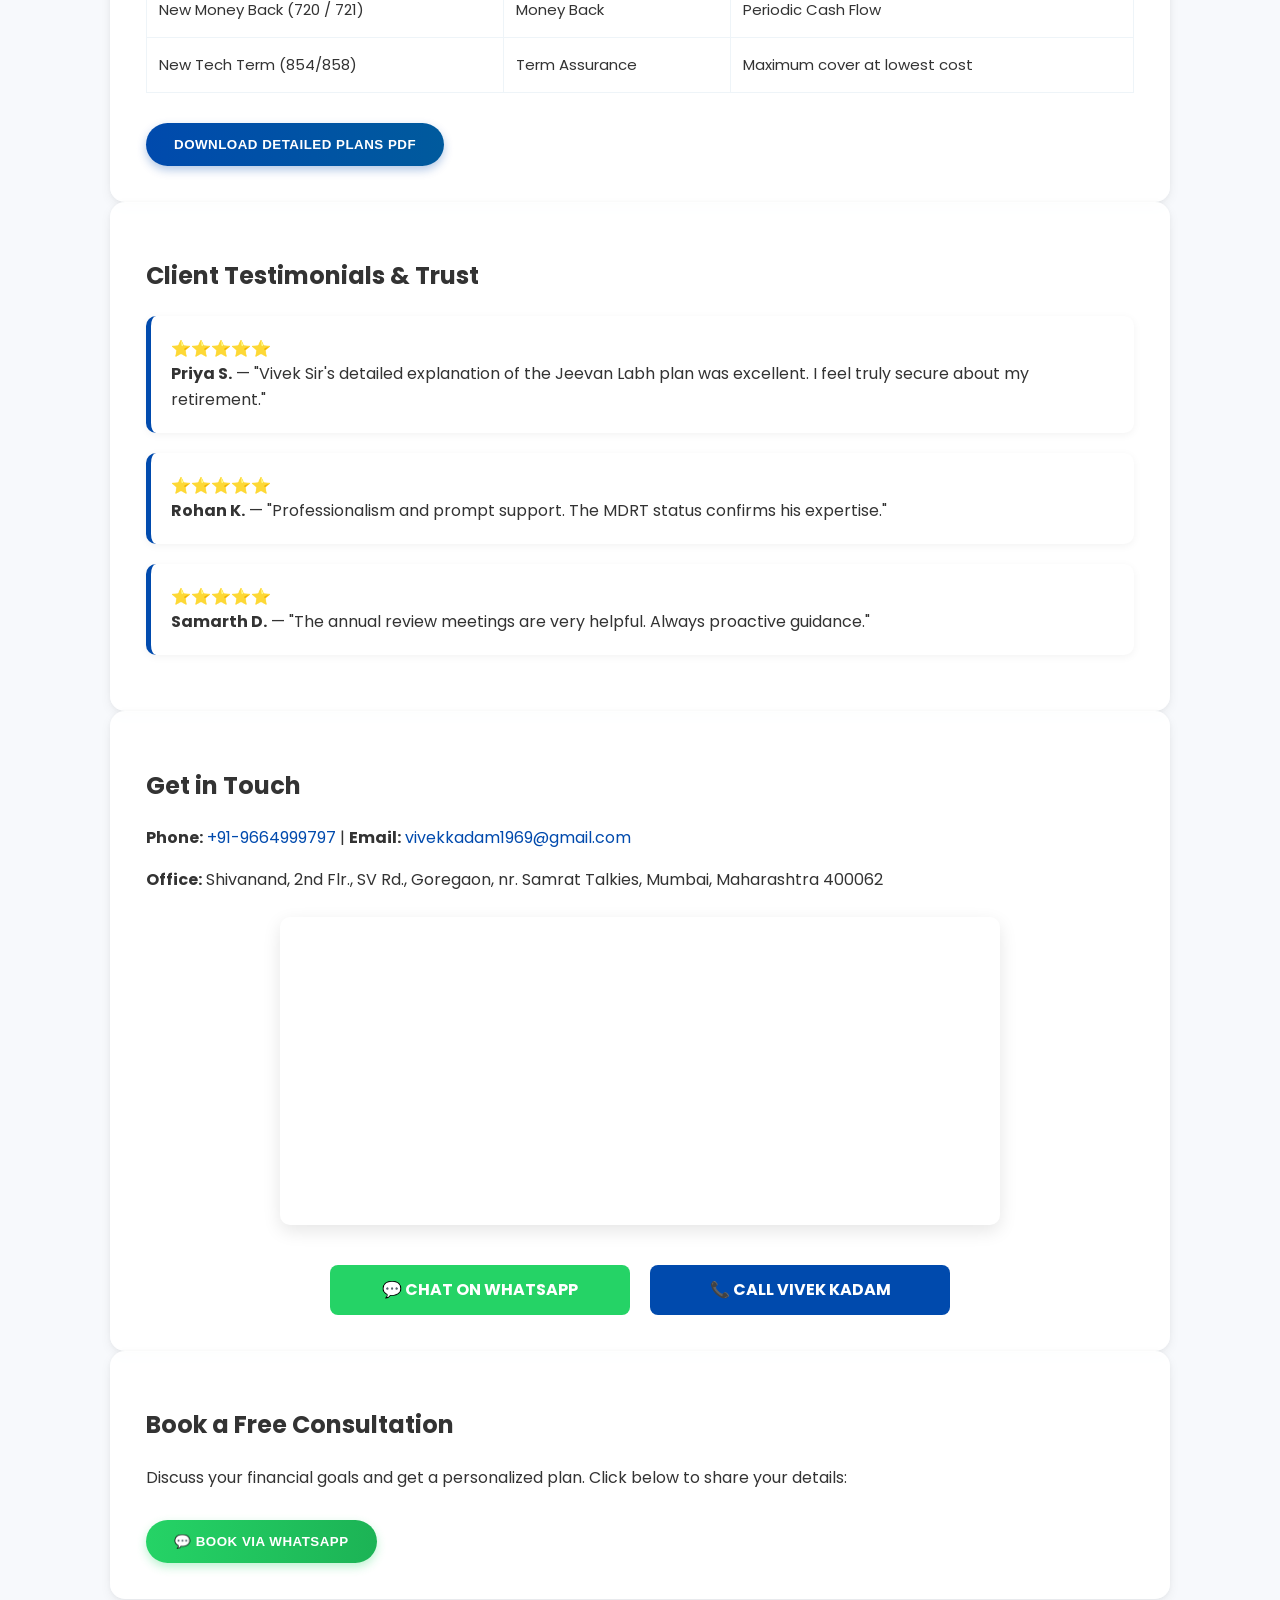
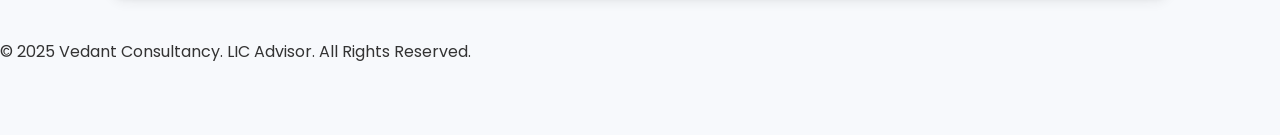
==== commit 01b52d07: "index.html" ====
--- a/index.html
+++ b/index.html
@@ -5,7 +5,7 @@
 <meta name="viewport" content="width=device-width, initial-scale=1">
 <title>LIC Advisor - Vivek Kadam / Vedant Consultancy</title>
 <meta name="description" content="LIC Advisor Vivek Kadam | Vedant Consultancy. Trusted Life Insurance and Financial Planning services since 1999. MDRT recognized.">
-<link rel="icon" href="https://m.media-amazon.com/images/I/41N74gIUw1L._SY300_SX300_QL70_FMwebp_.jpg">
+<link rel="icon" type="image/svg+xml" href="data:image/svg+xml,%3Csvg xmlns='http://www.w3.org/2000/svg' viewBox='0 0 100 100'%3E%3Cdefs%3E%3Cstyle%3E.a%7Bfill:%23004aad;%7D.b%7Bfill:none;stroke:%23fff;stroke-linecap:round;stroke-linejoin:round;stroke-width:5px;%7D%3C/style%3E%3C/defs%3E%3Ccircle class='a' cx='50' cy='50' r='50'/%3E%3Cpath class='b' d='M30,50l10,10l20-20'/%3E%3Cpath class='b' d='M50,70l0,5'/%3E%3Cpath class='b' d='M50,25l0,5'/%3E%3C/svg%3E">
 <link rel="preconnect" href="https://fonts.gstatic.com" crossorigin>
 <link href="https://fonts.googleapis.com/css2?family=Poppins:wght@300;400;600;700;800&display=swap" rel="stylesheet">
 <style>
@@ -37,6 +37,11 @@
 a{color:var(--brand);text-decoration:none; transition: color 0.2s}
 a:hover{color:var(--brand-dark)}
 
+/* FIX: Ensure hidden class hides elements regardless of their natural display type */
+.hidden {
+    display: none !important; 
+}
+
 /* Header Styling */
 header{
     background: linear-gradient(135deg, var(--brand) 0%, #003a8f 100%);
@@ -84,10 +89,44 @@
 #about ul li {padding-left: 1.5em;position: relative;margin-bottom: 10px;}
 #about ul li::before {content: '✅';color: var(--accent);font-weight: 700;position: absolute;left: 0;}
 
+/* Input/Search Bar Styling */
+#planSearch {
+    width: 100%;
+    padding: 12px 15px;
+    margin-bottom: 15px;
+    border: 1px solid #ccc;
+    border-radius: 8px;
+    font-size: 16px;
+    transition: border-color 0.3s;
+}
+#planSearch:focus {
+    border-color: var(--brand);
+    outline: none;
+    box-shadow: 0 0 5px rgba(0, 74, 173, 0.2);
+}
+
 /* Buttons */
 .btn{display:inline-block;padding:14px 28px;border-radius:30px;background:linear-gradient(90deg, var(--brand), #005a9d);color:#fff;font-weight:700;border:0;cursor:pointer;transition: all 0.2s ease;text-transform: uppercase;letter-spacing: 0.5px;box-shadow: 0 4px 10px rgba(0, 74, 173, 0.3);}
 .btn:hover{background:var(--brand-dark); box-shadow: 0 6px 15px rgba(0, 44, 112, 0.4);}
 .btn-green{background:linear-gradient(90deg, var(--accent), #1cb355);box-shadow: 0 4px 10px rgba(37, 211, 102, 0.3);}
+.contact-actions {
+    display: flex;
+    gap: 20px;
+    margin-top: 20px;
+    justify-content: center;
+}
+.contact-actions a {
+    flex-grow: 1;
+    max-width: 300px;
+    text-align: center;
+    padding: 12px 20px;
+    border-radius: 8px;
+    font-weight: 700;
+    text-transform: uppercase;
+}
+.contact-whatsapp {background-color: var(--accent); color: white;}
+.contact-call {background-color: var(--brand); color: white;}
+
 
 /* Plan Card Styling */
 .plan {
@@ -107,7 +146,7 @@
     transition: background-color 0.2s;
 }
 
-/* --- Language Toggle CSS (Restored and Visible) --- */
+/* --- Language Toggle CSS --- */
 #langToggle {
     position: fixed;
     bottom: 15px;
@@ -167,12 +206,11 @@
     position: fixed;bottom: 75px;left: 15px;width: 300px;height: 400px;background: #fff;border-radius: 10px;box-shadow: var(--shadow-strong);z-index: 999;display: none;flex-direction: column;overflow: hidden;
 }
 #chatbotHeader {background-color: var(--brand);color: white;padding: 10px;font-weight: 600;cursor: pointer;}
-#chatbotBody {flex-grow: 1;padding: 10px;overflow-y: auto;border-bottom: 1px solid #eee;}
+#chatbotBody {flex-grow: 1;padding: 10px;overflow-y: auto;border-bottom: 1px solid #eee; display: flex; flex-direction: column;}
 #chatbotInput {width: 100%;padding: 10px;border: none;border-top: 1px solid #eee;outline: none;}
 .msg-bot, .msg-user {padding: 8px;margin-bottom: 8px;border-radius: 8px;max-width: 80%;}
 .msg-bot {background: #e6f7ff; align-self: flex-start;}
 .msg-user {background: #d4edda; align-self: flex-end; margin-left: auto;}
-
 
 /* Media Queries */
 @media(max-width:768px){
@@ -188,6 +226,13 @@
         height: 350px;
     }
     nav a {margin: 0 8px;}
+    .contact-actions {
+        flex-direction: column;
+        gap: 10px;
+    }
+    .contact-actions a {
+        max-width: 100%;
+    }
 }
 </style>
 </head>
@@ -277,7 +322,7 @@
     <p style="margin-bottom: 25px;"><strong><span class="lang-en">Office:</span><span class="lang-mr hidden">कार्यालय:</span></strong> Shivanand, 2nd Flr., SV Rd., Goregaon, nr. Samrat Talkies, Mumbai, Maharashtra 400062</p>
 
     <div style="max-width:720px;margin:20px auto 40px;border-radius:10px;overflow:hidden;box-shadow:0 6px 18px rgba(0,0,0,0.1)">
-    <iframe src="https://www.google.com/maps/embed?pb=!1m18!1m12!1m3!1d3768.9049341211903!2d72.84293717520738!3d19.155638182065406!2m3!1f0!2f0!3f0!3m2!1i1024!2i768!4f13.1!3m3!1m2!1s0x3be7b635dce6edc5%3A0xd8889595729557da!2sLIC%20of%20India%2C%20Branch%20Office!5e0!3m2!1sen!2sin!4v1753001927819!5m2!1sen!2sin" width="100%" height="300" style="border:0" allowfullscreen="" loading="lazy"></iframe>
+    <iframe src="about:blank" width="100%" height="300" style="border:0" allowfullscreen="" loading="lazy"></iframe>
     </div>
 
     <div class="contact-actions">
@@ -339,7 +384,7 @@
         });
     });
 
-    // --- Language Toggle Logic (Restored) ---
+    // --- Language Toggle Logic (FIXED) ---
     const langToggle = document.getElementById('langToggle');
     const allLangElements = document.querySelectorAll('.lang-en, .lang-mr');
 
@@ -362,9 +407,10 @@
         const newLang = currentLang === 'en' ? 'mr' : 'en';
         updateLanguage(newLang);
     });
-    updateLanguage('en');
-
-    // --- PDF Generation Logic (Unchanged) ---
+    // Initialize language to English, hiding Marathi
+    updateLanguage('en'); 
+
+    // --- PDF Generation Logic ---
     document.getElementById('pdfBtn').addEventListener('click', function() {
         const { jsPDF } = window.jspdf;
         const doc = new jsPDF();
@@ -389,16 +435,19 @@
         doc.save('LIC_Plans_Vivek_Kadam.pdf');
     });
 
-    // --- Chatbot Logic (Unchanged) ---
+    // --- Chatbot Logic ---
     const chatbotBtn = document.getElementById('chatbotBtn');
     const chatbotWindow = document.getElementById('chatbotWindow');
     const chatbotBody = document.getElementById('chatbotBody');
     const chatbotInput = document.getElementById('chatbotInput');
     const chatbotHeader = document.getElementById('chatbotHeader');
+    
     chatbotBtn.addEventListener('click', () => {
         const isHidden = chatbotWindow.getAttribute('aria-hidden') === 'true';
-        chatbotWindow.style.display = isHidden ? 'flex' : 'none';
+        // Corrected logic: Use display: flex for the chatbot window when visible
+        chatbotWindow.style.display = isHidden ? 'flex' : 'none'; 
         chatbotWindow.setAttribute('aria-hidden', isHidden ? 'false' : 'true');
+        
         if (isHidden) {
             const currentLang = langToggle.getAttribute('data-lang');
             const welcomeMessage = currentLang === 'en'
@@ -408,10 +457,12 @@
             appendMessage(welcomeMessage, 'bot');
         }
     });
+    
     chatbotHeader.addEventListener('click', () => {
         chatbotWindow.style.display = 'none';
         chatbotWindow.setAttribute('aria-hidden', 'true');
     });
+    
     function appendMessage(text, sender) {
         const messageDiv = document.createElement('div');
         messageDiv.classList.add(sender === 'user' ? 'msg-user' : 'msg-bot');
@@ -419,6 +470,7 @@
         chatbotBody.appendChild(messageDiv);
         chatbotBody.scrollTop = chatbotBody.scrollHeight; 
     }
+    
     function getBotResponse(userMessage, lang) {
         const msg = userMessage.toLowerCase().trim();
         const responses_en = {'plan': "Vivek Sir offers popular plans like Jeevan Anand, Jeevan Umang, and Tech Term. Check the 'Plans' section for details!", 'contact': "You can call Vivek Sir at +91-9664999797 or email him at vivekkadam1969@gmail.com.", 'mdrt': "Vivek Sir achieved the prestigious MDRT designation in 2024, demonstrating top-tier service.", 'experience': "Vivek Sir has 26 years of experience in the insurance industry, serving clients since 1999.", 'quote': "For a personalized quote, please click the 'Book Meeting' button or call directly at +91-9664999797.", 'hi': "Hello there! How may I assist you today regarding life insurance and LIC plans?", 'default': "I'm a simple bot. Could you try asking about 'plans', 'contact', 'MDRT', or 'quote'?",};
@@ -429,6 +481,7 @@
         }
         return activeResponses['default'];
     }
+    
     chatbotInput.addEventListener('keypress', function(e) {
         if (e.key === 'Enter') {
             const userMessage = chatbotInput.value;
@@ -441,7 +494,7 @@
         }
     });
 
-    // --- WhatsApp Book Meeting Logic (Unchanged) ---
+    // --- WhatsApp Book Meeting Logic ---
     document.getElementById('bookWhatsApp').addEventListener('click', function() {
         const currentLang = langToggle.getAttribute('data-lang');
         const message = currentLang === 'en'
@@ -451,7 +504,7 @@
         window.open(url, '_blank');
     });
 
-    // --- Plan Table Language-Agnostic Search Logic (Unchanged) ---
+    // --- Plan Table Language-Agnostic Search Logic ---
     document.getElementById('planSearch').addEventListener('keyup', function() {
         const filter = this.value.toLowerCase();
         const rows = document.getElementById('planTable').getElementsByTagName('tbody')[0].getElementsByTagName('tr');
